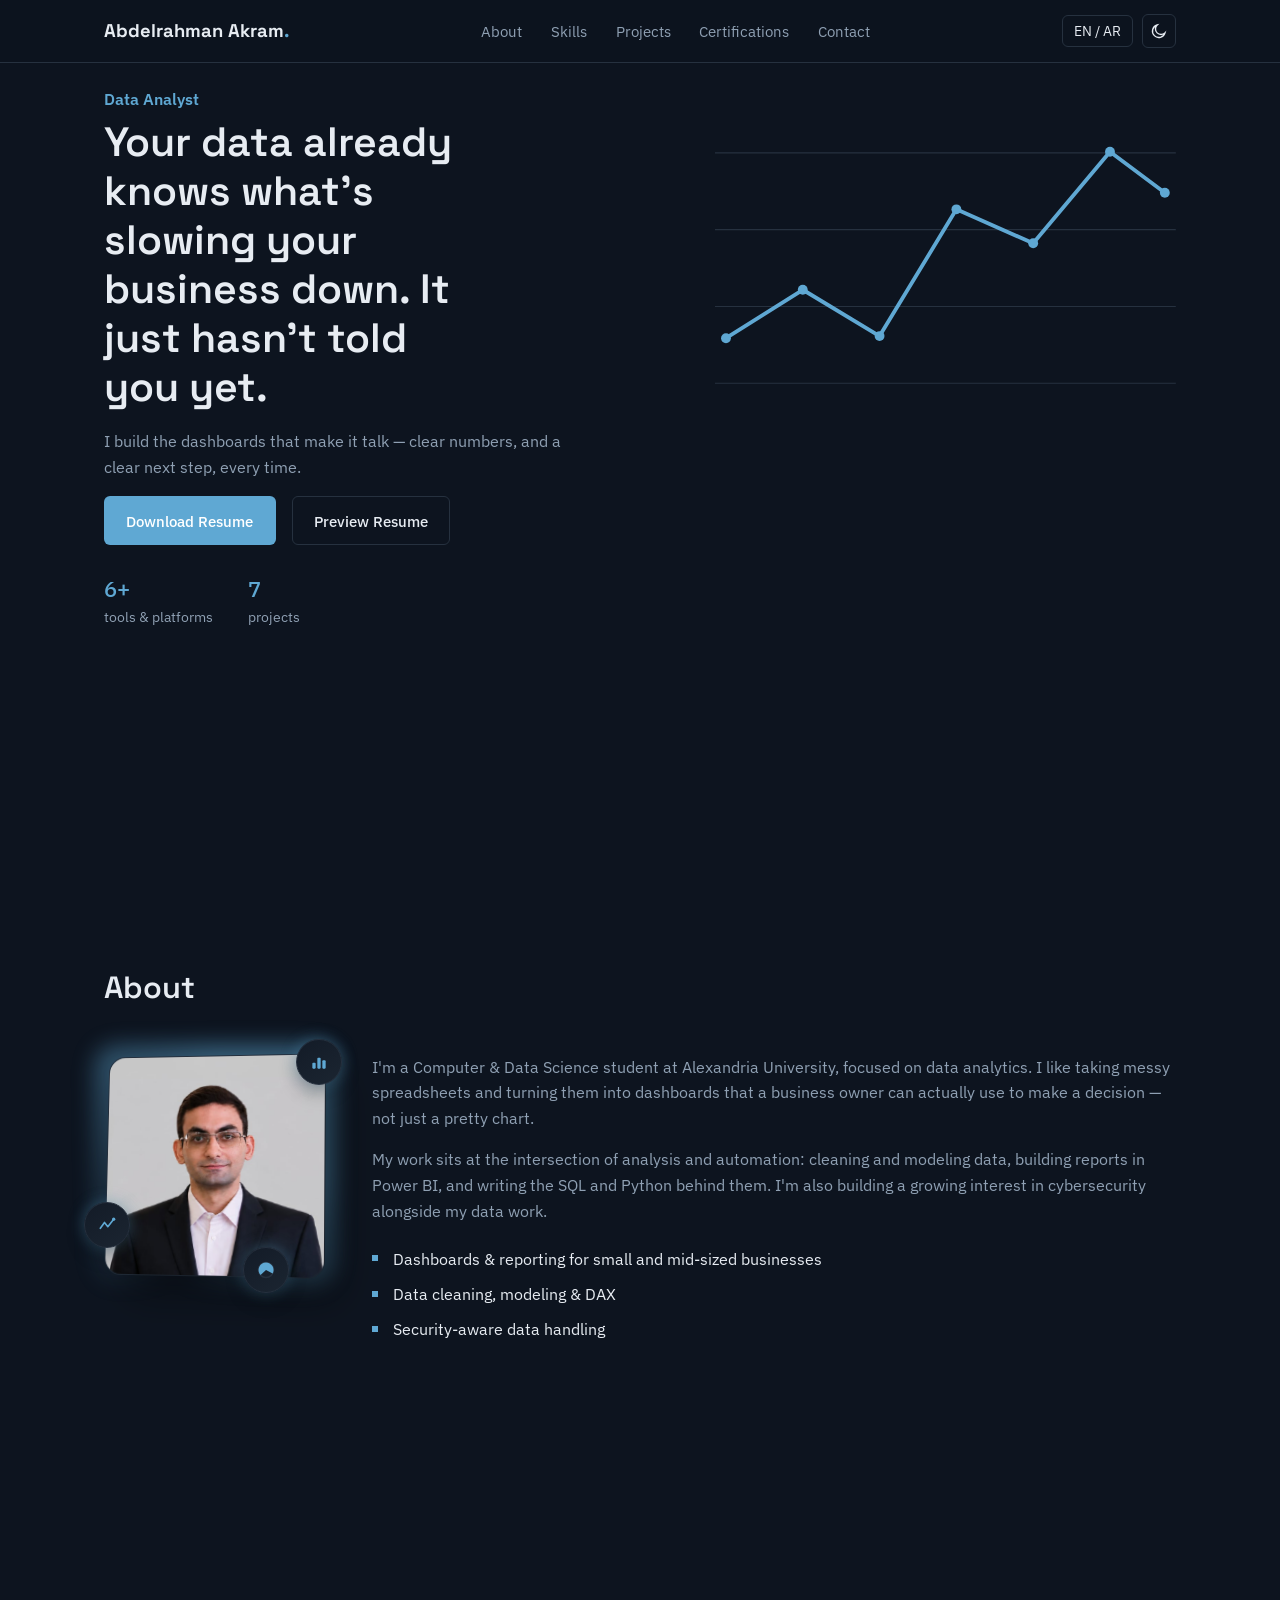
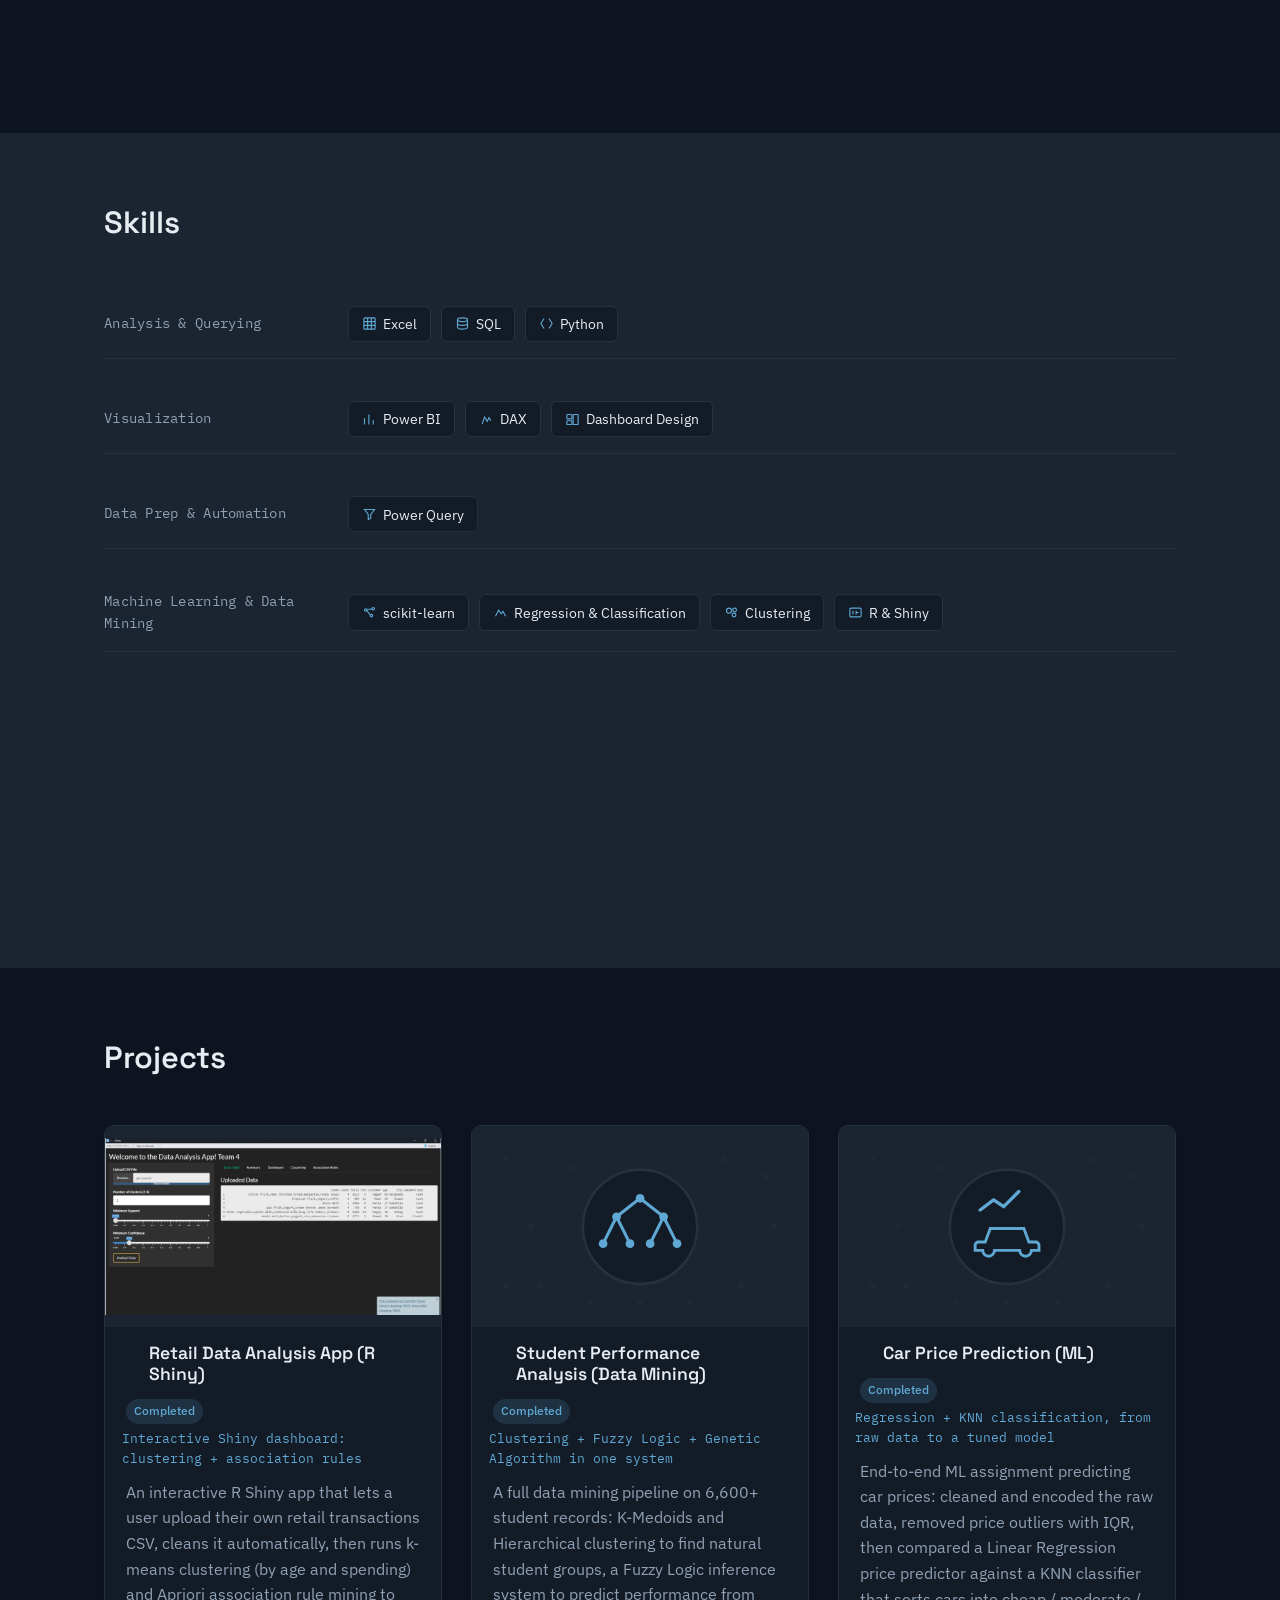
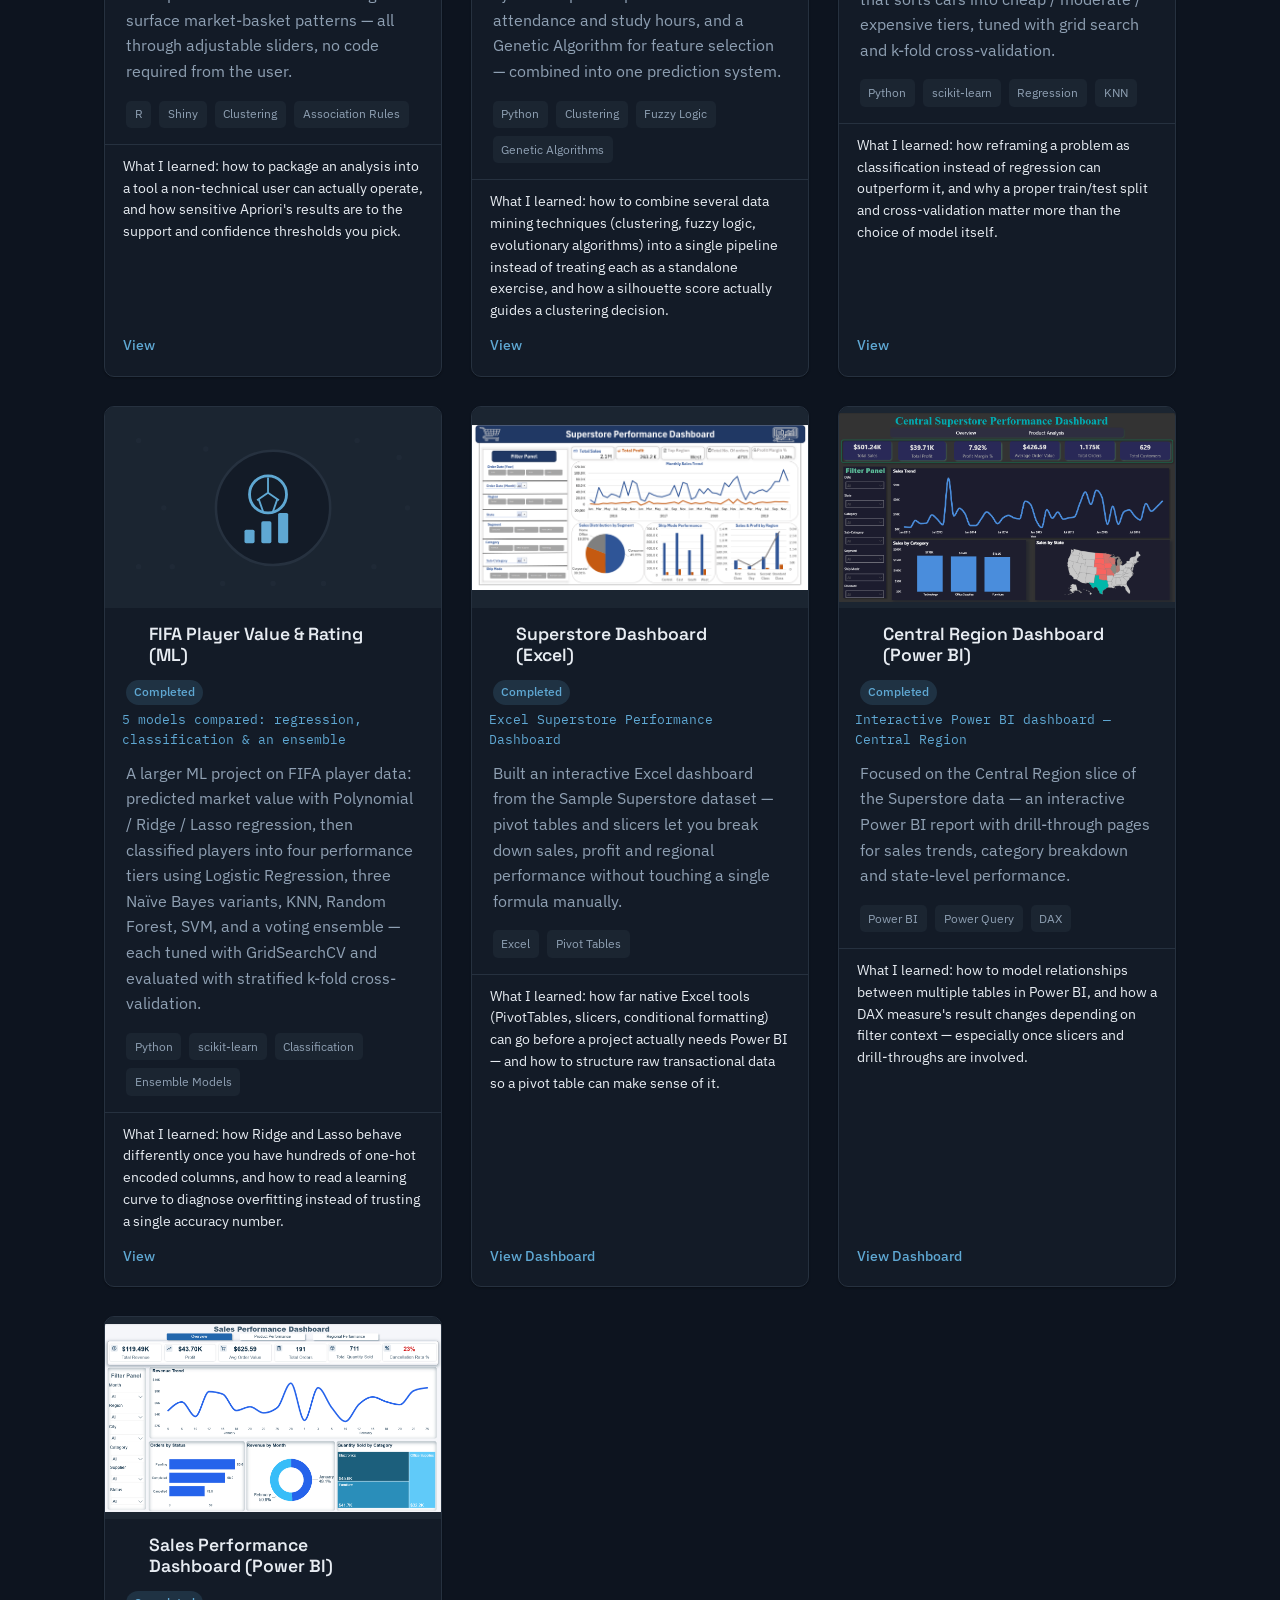
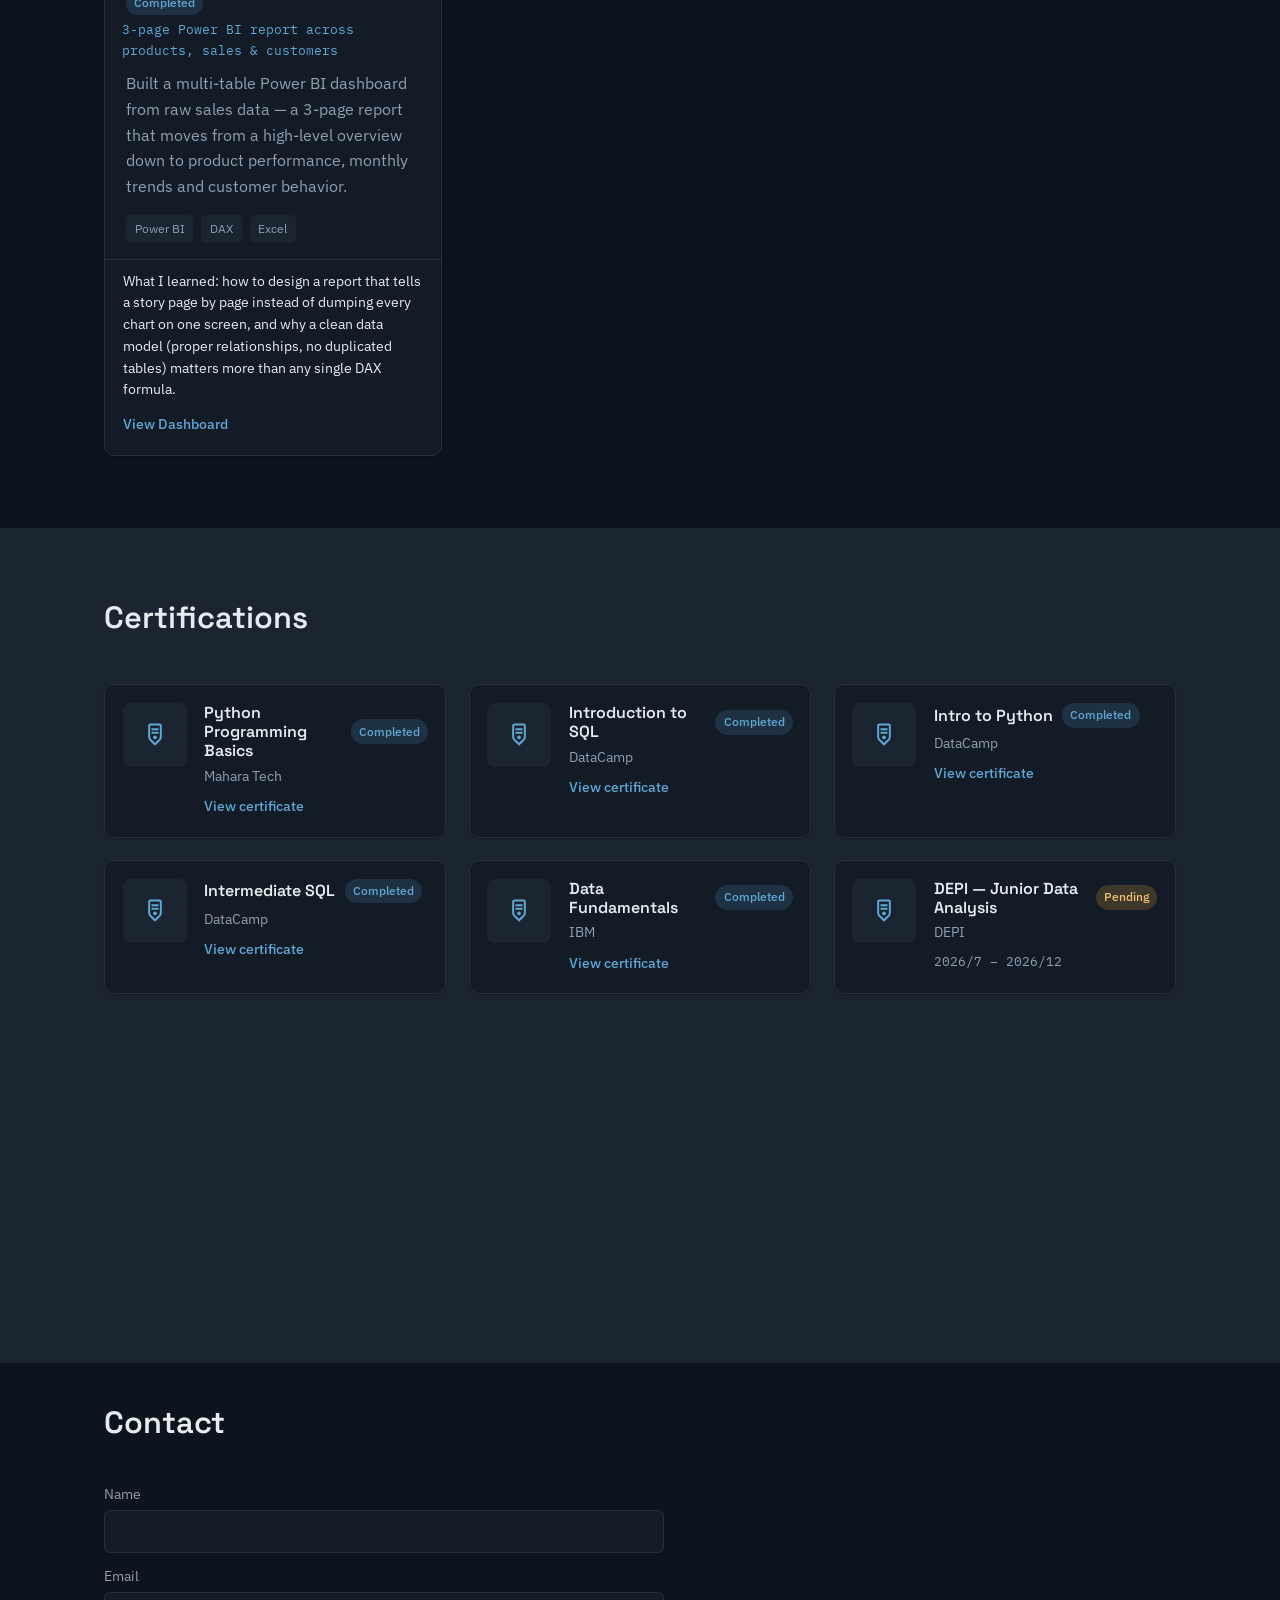
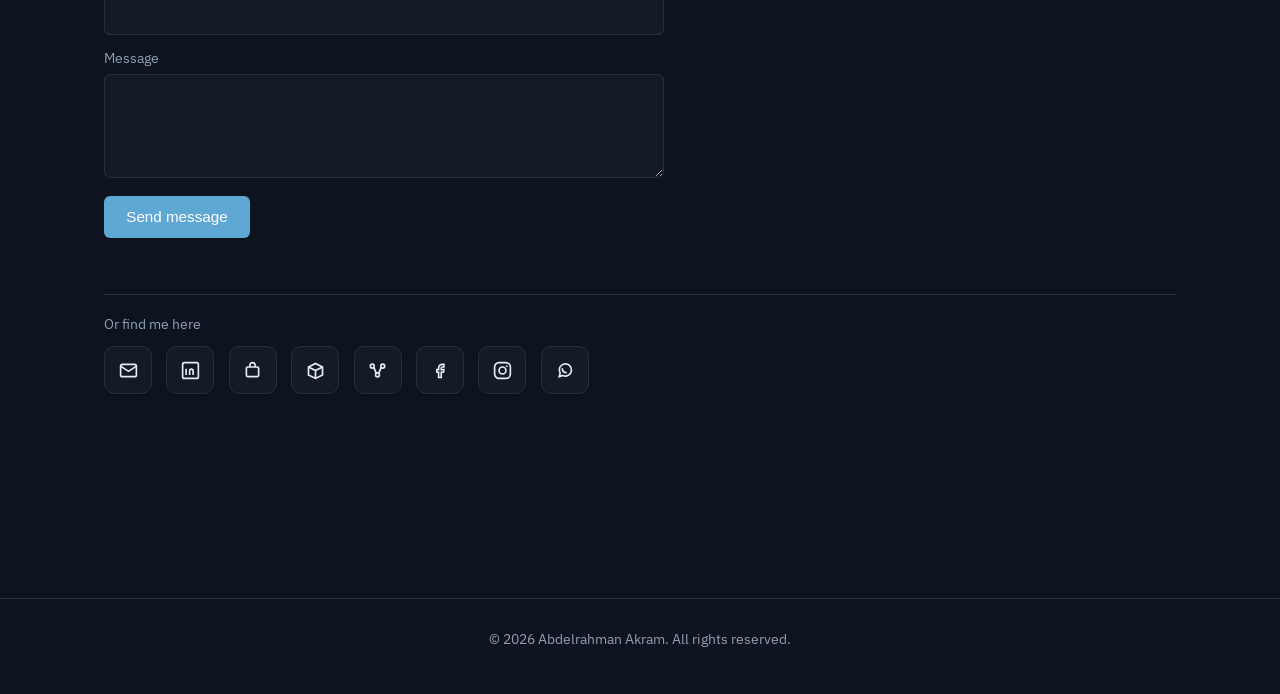
==== portfolio/index.html @ 7aa5add0 "Add files via upload" ====
<!DOCTYPE html>
<html lang="en" dir="ltr">
<head>
<meta charset="UTF-8">
<meta name="viewport" content="width=device-width, initial-scale=1.0">
<title>Abdelrahman Akram — Data Analyst Portfolio</title>

<meta name="description" content="Abdelrahman Akram — Data Analyst portfolio. Power BI dashboards, SQL, Python and data analytics work for growing businesses.">
<meta name="keywords" content="Abdelrahman Akram, Data Analyst, Power BI, SQL, Python, Data Analytics, DAX, Dashboards, Alexandria Egypt">
<meta name="author" content="Abdelrahman Akram">
<meta name="robots" content="index, follow">
<link rel="canonical" href="https://portfolio-cyan-psi-65.vercel.app/">

<!-- Open Graph -->
<meta property="og:type" content="website">
<meta property="og:title" content="Abdelrahman Akram — Data Analyst Portfolio">
<meta property="og:description" content="Power BI dashboards, SQL, Python and data analytics work for growing businesses.">
<meta property="og:url" content="https://portfolio-cyan-psi-65.vercel.app/">
<meta property="og:locale" content="en_US">

<!-- Twitter -->
<meta name="twitter:card" content="summary_large_image">
<meta name="twitter:title" content="Abdelrahman Akram — Data Analyst Portfolio">
<meta name="twitter:description" content="Power BI dashboards, SQL, Python and data analytics work for growing businesses.">
<meta name="twitter:image" content="assets/og-image.png">

<meta name="theme-color" content="#0D141F">
<link rel="icon" type="image/svg+xml" href="Photos/favicon.svg">

<script type="application/ld+json">
{
  "@context": "https://schema.org",
  "@type": "Person",
  "name": "Abdelrahman Akram",
  "jobTitle": "Data Analyst",
  "url": "https://portfolio-cyan-psi-65.vercel.app/",
  "knowsAbout": ["Data Analysis", "Power BI", "SQL", "Python", "Dashboards"]
}
</script>

<link rel="preconnect" href="https://fonts.googleapis.com">
<link rel="preconnect" href="https://fonts.gstatic.com" crossorigin>
<link href="https://fonts.googleapis.com/css2?family=Space+Grotesk:wght@500;600;700&family=IBM+Plex+Sans:wght@400;500;600&family=IBM+Plex+Sans+Arabic:wght@400;500;600;700&family=IBM+Plex+Mono:wght@500&display=swap" rel="stylesheet">
<link rel="stylesheet" href="styles.css">
</head>
<body>

<header class="site-header">
  <div class="header-inner">
    <a href="#hero" class="brand"><span data-i18n="brand_name">Abdelrahman Akram</span><span class="brand-dot">.</span></a>

    <nav class="main-nav" id="mainNav">
      <a href="#about" data-i18n="nav_about">About</a>
      <a href="#skills" data-i18n="nav_skills">Skills</a>
      <a href="#projects" data-i18n="nav_projects">Projects</a>
      <a href="#certifications" data-i18n="nav_certifications">Certifications</a>
      <a href="#contact" data-i18n="nav_contact">Contact</a>
    </nav>

    <div class="header-controls">
      <button id="langToggle" class="ctrl-btn" type="button" aria-label="Toggle language">EN / AR</button>
      <button id="themeToggle" class="ctrl-btn icon-btn" type="button" aria-label="Toggle dark mode">
        <svg id="iconSun" viewBox="0 0 24 24" width="18" height="18" fill="none" stroke="currentColor" stroke-width="1.8" style="display:none"><circle cx="12" cy="12" r="4.2"/><path d="M12 2.5v2.4M12 19v2.4M4.5 12H2M22 12h-2.5M5.3 5.3l1.7 1.7M17 17l1.7 1.7M18.7 5.3L17 7M7 17l-1.7 1.7"/></svg>
        <svg id="iconMoon" viewBox="0 0 24 24" width="18" height="18" fill="none" stroke="currentColor" stroke-width="1.8"><path d="M20 14.5A8.5 8.5 0 1 1 9.5 4a7 7 0 0 0 10.5 10.5Z"/></svg>
      </button>
      <button id="navToggle" class="nav-toggle" type="button" aria-label="Open menu">
        <span></span><span></span><span></span>
      </button>
    </div>
  </div>
</header>

<main>

  <!-- HERO -->
  <section id="hero" class="hero">
    <div class="hero-content">
      <p class="hero-role" data-i18n="hero_role">Data Analyst</p>
      <h1 data-i18n="hero_title">Your data already knows what's slowing your business down. It just hasn't told you yet.</h1>
      <p class="hero-sub" data-i18n="hero_sub">I build the dashboards that make it talk — clear numbers, and a clear next step, every time.</p>

      <div class="hero-actions">
        <a class="btn btn-primary" href="assets/Abdelrahman-Akram-Resume.pdf" download>
          <span data-i18n="hero_download">Download Resume</span>
        </a>
        <a class="btn btn-ghost" href="assets/Abdelrahman-Akram-Resume.pdf" target="_blank" rel="noopener">
          <span data-i18n="hero_preview">Preview Resume</span>
        </a>
      </div>

      <div class="hero-stats">
        <div class="stat"><span class="stat-num" data-count="6" data-suffix="+">0</span><span data-i18n="stat_tools">tools &amp; platforms</span></div>
        <div class="stat"><span class="stat-num" data-count="7" data-suffix="">0</span><span data-i18n="stat_projects">projects</span></div>
      </div>
    </div>

    <div class="hero-visual" aria-hidden="true">
      <svg id="heroChart" viewBox="0 0 420 320" width="100%" height="100%">
        <defs>
          <linearGradient id="lineGrad" x1="0" y1="0" x2="1" y2="1">
            <stop offset="0%" stop-color="var(--primary)"/>
            <stop offset="100%" stop-color="var(--accent)"/>
          </linearGradient>
        </defs>
        <g stroke="var(--border)" stroke-width="1">
          <line x1="0" y1="60" x2="420" y2="60"/>
          <line x1="0" y1="130" x2="420" y2="130"/>
          <line x1="0" y1="200" x2="420" y2="200"/>
          <line x1="0" y1="270" x2="420" y2="270"/>
        </g>
        <polyline id="heroPolyline" points="10,220 80,180 150,230 220,120 290,150 360,60 410,90"
          fill="none" stroke="url(#lineGrad)" stroke-width="3.5" stroke-linecap="round" stroke-linejoin="round"/>
        <circle class="hero-dot" data-i="0" cx="10" cy="220" r="4.5" fill="var(--primary)"/>
        <circle class="hero-dot" data-i="1" cx="80" cy="180" r="4.5" fill="var(--accent)"/>
        <circle class="hero-dot" data-i="2" cx="150" cy="230" r="4.5" fill="var(--primary)"/>
        <circle class="hero-dot" data-i="3" cx="220" cy="120" r="4.5" fill="var(--accent)"/>
        <circle class="hero-dot" data-i="4" cx="290" cy="150" r="4.5" fill="var(--primary)"/>
        <circle class="hero-dot" data-i="5" cx="360" cy="60" r="4.5" fill="var(--accent)"/>
        <circle class="hero-dot" data-i="6" cx="410" cy="90" r="4.5" fill="var(--primary)"/>
      </svg>
    </div>

  </section>

  <!-- ABOUT -->
  <section id="about" class="section">
    <div class="section-head">
      <h2 data-i18n="about_h2">About</h2>
    </div>
    <div class="about-grid">
      <div class="about-photo-anim" id="aboutPhotoAnim">
      <div class="about-photo-wrap">
        <div class="about-photo">
          <svg class="about-photo-fallback" viewBox="0 0 200 200" width="100%" height="100%" aria-hidden="true">
            <rect width="200" height="200" rx="16" fill="var(--surface-2)"/>
            <circle cx="100" cy="80" r="34" fill="var(--border)"/>
            <path d="M40 175c8-38 40-58 60-58s52 20 60 58" fill="var(--border)"/>
          </svg>
          <img class="about-photo-img" src="Photos/Photo.png" alt="Abdelrahman Akram" loading="lazy" onerror="this.style.display='none'">
        </div>

        <div class="deco-chart deco-1" aria-hidden="true">
          <svg viewBox="0 0 24 24" width="20" height="20"><rect x="4" y="13" width="4" height="7" rx="1" fill="var(--primary)"/><rect x="10" y="7" width="4" height="13" rx="1" fill="var(--accent)"/><rect x="16" y="10" width="4" height="10" rx="1" fill="var(--primary)"/></svg>
        </div>
        <div class="deco-chart deco-2" aria-hidden="true">
          <svg viewBox="0 0 24 24" width="20" height="20" fill="none" stroke="var(--primary)" stroke-width="2" stroke-linecap="round" stroke-linejoin="round"><path d="M4 16 9 9l4 5 7-9"/><circle cx="20" cy="5" r="2" fill="var(--accent)" stroke="none"/></svg>
        </div>
        <div class="deco-chart deco-3" aria-hidden="true">
          <svg viewBox="0 0 24 24" width="20" height="20"><circle cx="12" cy="12" r="9" fill="none" stroke="var(--border)" stroke-width="2"/><path d="M12 3a9 9 0 0 1 8 13.2L12 12Z" fill="var(--accent)"/><path d="M12 3a9 9 0 0 0-6.5 15.1L12 12Z" fill="var(--primary)"/></svg>
        </div>
      </div>
      </div>
      <div class="about-text">
        <p data-i18n="about_p1">I'm a Computer &amp; Data Science student at Alexandria University, focused on data analytics. I like taking messy spreadsheets and turning them into dashboards that a business owner can actually use to make a decision — not just a pretty chart.</p>
        <p data-i18n="about_p2">My work sits at the intersection of analysis and automation: cleaning and modeling data, building reports in Power BI, and writing the SQL and Python behind them. I'm also building a growing interest in cybersecurity alongside my data work.</p>
        <ul class="focus-list">
          <li data-i18n="about_focus1">Dashboards &amp; reporting for small and mid-sized businesses</li>
          <li data-i18n="about_focus2">Data cleaning, modeling &amp; DAX</li>
          <li data-i18n="about_focus3">Security-aware data handling</li>
        </ul>
      </div>
    </div>
  </section>

  <!-- SKILLS -->
  <section id="skills" class="section alt">
    <div class="section-head">
      <h2 data-i18n="skills_h2">Skills</h2>
    </div>
    <div class="skills-list">
      <div class="skill-row">
        <span class="skill-label" data-i18n="skills_cat_analysis">Analysis &amp; Querying</span>
        <div class="skill-chips">
          <span><svg class="chip-icon" style="animation-delay:0s" viewBox="0 0 24 24" fill="none" stroke="currentColor" stroke-width="1.8"><rect x="3" y="3" width="18" height="18" rx="1.5"/><path d="M3 9h18M3 15h18M9 3v18M15 3v18"/></svg>Excel</span>
          <span><svg class="chip-icon" style="animation-delay:.3s" viewBox="0 0 24 24" fill="none" stroke="currentColor" stroke-width="1.8"><path d="M4 6c0-1.7 3.6-3 8-3s8 1.3 8 3-3.6 3-8 3-8-1.3-8-3Z"/><path d="M4 6v12c0 1.7 3.6 3 8 3s8-1.3 8-3V6"/><path d="M4 12c0 1.7 3.6 3 8 3s8-1.3 8-3"/></svg>SQL</span>
          <span><svg class="chip-icon" style="animation-delay:.6s" viewBox="0 0 24 24" fill="none" stroke="currentColor" stroke-width="1.8"><path d="M8 4 3 12l5 8M16 4l5 8-5 8"/></svg>Python</span>
        </div>
      </div>
      <div class="skill-row">
        <span class="skill-label" data-i18n="skills_cat_viz">Visualization</span>
        <div class="skill-chips">
          <span><svg class="chip-icon" style="animation-delay:.1s" viewBox="0 0 24 24" fill="none" stroke="currentColor" stroke-width="1.8"><path d="M4 20V10M11 20V4M18 20v-7"/></svg>Power BI</span>
          <span><svg class="chip-icon" style="animation-delay:.4s" viewBox="0 0 24 24" fill="none" stroke="currentColor" stroke-width="1.8"><path d="M5 19 9 8l4 7 3-6 3 5"/></svg>DAX</span>
          <span><svg class="chip-icon" style="animation-delay:.7s" viewBox="0 0 24 24" fill="none" stroke="currentColor" stroke-width="1.8"><rect x="3" y="4" width="8" height="7" rx="1"/><rect x="13" y="4" width="8" height="16" rx="1"/><rect x="3" y="14" width="8" height="6" rx="1"/></svg>Dashboard Design</span>
        </div>
      </div>
      <div class="skill-row">
        <span class="skill-label" data-i18n="skills_cat_prep">Data Prep &amp; Automation</span>
        <div class="skill-chips">
          <span><svg class="chip-icon" style="animation-delay:.2s" viewBox="0 0 24 24" fill="none" stroke="currentColor" stroke-width="1.8"><path d="M4 4h16l-6 8v6l-4 2v-8L4 4Z"/></svg>Power Query</span>
        </div>
      </div>
      <div class="skill-row">
        <span class="skill-label" data-i18n="skills_cat_ml">Machine Learning &amp; Data Mining</span>
        <div class="skill-chips">
          <span><svg class="chip-icon" style="animation-delay:.05s" viewBox="0 0 24 24" fill="none" stroke="currentColor" stroke-width="1.8"><circle cx="6" cy="8" r="2"/><circle cx="18" cy="6" r="2"/><circle cx="15" cy="17" r="2"/><path d="M7.6 9 13.5 16M7.6 7.3 16.2 6.4"/></svg>scikit-learn</span>
          <span><svg class="chip-icon" style="animation-delay:.35s" viewBox="0 0 24 24" fill="none" stroke="currentColor" stroke-width="1.8"><path d="M4 18 9 8l4 6 3-4 4 8"/></svg>Regression &amp; Classification</span>
          <span><svg class="chip-icon" style="animation-delay:.6s" viewBox="0 0 24 24" fill="none" stroke="currentColor" stroke-width="1.8"><circle cx="8" cy="9" r="4"/><circle cx="17" cy="8" r="3"/><circle cx="16" cy="16" r="3"/></svg>Clustering</span>
          <span><svg class="chip-icon" style="animation-delay:.8s" viewBox="0 0 24 24" fill="none" stroke="currentColor" stroke-width="1.8"><rect x="3" y="5" width="18" height="14" rx="2"/><path d="M8 9v6M13 9v6M13 12h4"/></svg>R &amp; Shiny</span>
        </div>
      </div>
    </div>
  </section>

  <!-- PROJECTS -->
  <section id="projects" class="section">
    <div class="section-head">
      <h2 data-i18n="projects_h2">Projects</h2>
    </div>
    <div class="projects-grid">

      <article class="project-card">
        <div class="project-visual" data-images='["Projects/photos/project0/1.png","Projects/photos/project0/2.png","Projects/photos/project0/3.png","Projects/photos/project0/4.png","Projects/photos/project0/5.png"]'>
          <svg class="project-visual-fallback" viewBox="0 0 200 120" width="100%" height="100%">
            <rect width="200" height="120" fill="var(--surface-2)"/>
            <g opacity=".4" fill="var(--border)">
              <circle cx="20" cy="20" r="1.6"/><circle cx="40" cy="95" r="1.6"/><circle cx="60" cy="25" r="1.6"/>
              <circle cx="175" cy="30" r="1.6"/><circle cx="160" cy="95" r="1.6"/><circle cx="20" cy="95" r="1.6"/>
              <circle cx="180" cy="60" r="1.6"/><circle cx="35" cy="60" r="1.6"/><circle cx="150" cy="20" r="1.6"/>
              <circle cx="100" cy="105" r="1.6"/><circle cx="70" cy="105" r="1.6"/><circle cx="130" cy="105" r="1.6"/>
            </g>
            <circle cx="100" cy="60" r="34" fill="var(--surface)" stroke="var(--border)" stroke-width="1.5"/>
            <rect x="82" y="46" width="36" height="24" rx="3" fill="none" stroke="var(--primary)" stroke-width="2"/>
            <line x1="87" y1="78" x2="113" y2="78" stroke="var(--border)" stroke-width="2" stroke-linecap="round"/>
            <circle cx="100" cy="78" r="3.4" fill="var(--accent)"/>
          </svg>
          <img class="project-img" alt="Project screenshot" loading="lazy">
          <button type="button" class="carousel-arrow prev" aria-label="Previous image">
            <svg viewBox="0 0 24 24" fill="none" stroke="currentColor" stroke-width="2"><path d="M15 18l-6-6 6-6"/></svg>
          </button>
          <button type="button" class="carousel-arrow next" aria-label="Next image">
            <svg viewBox="0 0 24 24" fill="none" stroke="currentColor" stroke-width="2"><path d="M9 6l6 6-6 6"/></svg>
          </button>
        </div>
        <div class="project-title-row">
          <h3 data-i18n="proj_shiny_title">Retail Data Analysis App (R Shiny)</h3>
          <span class="badge done" data-i18n="status_completed">Completed</span>
        </div>
        <p class="project-stat" data-i18n="proj_shiny_stat">Interactive Shiny dashboard: clustering + association rules</p>
        <p data-i18n="proj_shiny_desc">An interactive R Shiny app that lets a user upload their own retail transactions CSV, cleans it automatically, then runs k-means clustering (by age and spending) and Apriori association rule mining to surface market-basket patterns — all through adjustable sliders, no code required from the user.</p>
        <div class="project-tags"><span>R</span><span>Shiny</span><span>Clustering</span><span>Association Rules</span></div>
        <p class="project-takeaway" data-i18n="proj_shiny_takeaway">What I learned: how to package an analysis into a tool a non-technical user can actually operate, and how sensitive Apriori's results are to the support and confidence thresholds you pick.</p>
        <a class="project-link" href="https://github.com/AbdelrhmanAkram1/ml-dm-coursework/blob/main/Retail-Analysis-Shiny-App.R" target="_blank" rel="noopener" data-i18n="view_code">View</a>
      </article>

      <article class="project-card">
        <div class="project-visual">
          <svg viewBox="0 0 200 120" width="100%" height="100%">
            <rect width="200" height="120" fill="var(--surface-2)"/>
            <g opacity=".4" fill="var(--border)">
              <circle cx="20" cy="20" r="1.6"/><circle cx="40" cy="95" r="1.6"/><circle cx="60" cy="25" r="1.6"/>
              <circle cx="175" cy="30" r="1.6"/><circle cx="160" cy="95" r="1.6"/><circle cx="20" cy="95" r="1.6"/>
              <circle cx="180" cy="60" r="1.6"/><circle cx="35" cy="60" r="1.6"/><circle cx="150" cy="20" r="1.6"/>
              <circle cx="100" cy="105" r="1.6"/><circle cx="70" cy="105" r="1.6"/><circle cx="130" cy="105" r="1.6"/>
            </g>
            <circle cx="100" cy="60" r="34" fill="var(--surface)" stroke="var(--border)" stroke-width="1.5"/>
            <g stroke="var(--primary)" stroke-width="1.8" fill="none">
              <line x1="100" y1="43" x2="86" y2="54"/>
              <line x1="100" y1="43" x2="114" y2="54"/>
              <line x1="86" y1="54" x2="78" y2="70"/>
              <line x1="86" y1="54" x2="94" y2="70"/>
              <line x1="114" y1="54" x2="106" y2="70"/>
              <line x1="114" y1="54" x2="122" y2="70"/>
            </g>
            <g fill="var(--accent)">
              <circle cx="100" cy="43" r="2.6"/>
              <circle cx="86" cy="54" r="2.6"/><circle cx="114" cy="54" r="2.6"/>
              <circle cx="78" cy="70" r="2.6"/><circle cx="94" cy="70" r="2.6"/>
              <circle cx="106" cy="70" r="2.6"/><circle cx="122" cy="70" r="2.6"/>
            </g>
          </svg>
        </div>
        <div class="project-title-row">
          <h3 data-i18n="proj_dm_title">Student Performance Analysis (Data Mining)</h3>
          <span class="badge done" data-i18n="status_completed">Completed</span>
        </div>
        <p class="project-stat" data-i18n="proj_dm_stat">Clustering + Fuzzy Logic + Genetic Algorithm in one system</p>
        <p data-i18n="proj_dm_desc">A full data mining pipeline on 6,600+ student records: K-Medoids and Hierarchical clustering to find natural student groups, a Fuzzy Logic inference system to predict performance from attendance and study hours, and a Genetic Algorithm for feature selection — combined into one prediction system.</p>
        <div class="project-tags"><span>Python</span><span>Clustering</span><span>Fuzzy Logic</span><span>Genetic Algorithms</span></div>
        <p class="project-takeaway" data-i18n="proj_dm_takeaway">What I learned: how to combine several data mining techniques (clustering, fuzzy logic, evolutionary algorithms) into a single pipeline instead of treating each as a standalone exercise, and how a silhouette score actually guides a clustering decision.</p>
        <a class="project-link" href="https://github.com/AbdelrhmanAkram1/ml-dm-coursework/blob/main/Student-Performance-DM-Project.ipynb" target="_blank" rel="noopener" data-i18n="view_code">View</a>
      </article>

      <article class="project-card">
        <div class="project-visual">
          <svg viewBox="0 0 200 120" width="100%" height="100%">
            <rect width="200" height="120" fill="var(--surface-2)"/>
            <g opacity=".4" fill="var(--border)">
              <circle cx="20" cy="20" r="1.6"/><circle cx="40" cy="95" r="1.6"/><circle cx="60" cy="25" r="1.6"/>
              <circle cx="175" cy="30" r="1.6"/><circle cx="160" cy="95" r="1.6"/><circle cx="20" cy="95" r="1.6"/>
              <circle cx="180" cy="60" r="1.6"/><circle cx="35" cy="60" r="1.6"/><circle cx="150" cy="20" r="1.6"/>
              <circle cx="100" cy="105" r="1.6"/><circle cx="70" cy="105" r="1.6"/><circle cx="130" cy="105" r="1.6"/>
            </g>
            <circle cx="100" cy="60" r="34" fill="var(--surface)" stroke="var(--border)" stroke-width="1.5"/>
            <path d="M84 50l8-6 6 4 9-9" fill="none" stroke="var(--accent)" stroke-width="2" stroke-linecap="round" stroke-linejoin="round"/>
            <path d="M83 69h4l3-8h20l3 8h4a2 2 0 0 1 2 2v3h-4.5a3.5 3.5 0 0 1-7 0h-15a3.5 3.5 0 0 1-7 0H81v-3a2 2 0 0 1 2-2Z" fill="none" stroke="var(--primary)" stroke-width="1.7"/>
          </svg>
        </div>
        <div class="project-title-row">
          <h3 data-i18n="proj_car_title">Car Price Prediction (ML)</h3>
          <span class="badge done" data-i18n="status_completed">Completed</span>
        </div>
        <p class="project-stat" data-i18n="proj_car_stat">Regression + KNN classification, from raw data to a tuned model</p>
        <p data-i18n="proj_car_desc">End-to-end ML assignment predicting car prices: cleaned and encoded the raw data, removed price outliers with IQR, then compared a Linear Regression price predictor against a KNN classifier that sorts cars into cheap / moderate / expensive tiers, tuned with grid search and k-fold cross-validation.</p>
        <div class="project-tags"><span>Python</span><span>scikit-learn</span><span>Regression</span><span>KNN</span></div>
        <p class="project-takeaway" data-i18n="proj_car_takeaway">What I learned: how reframing a problem as classification instead of regression can outperform it, and why a proper train/test split and cross-validation matter more than the choice of model itself.</p>
        <a class="project-link" href="https://github.com/AbdelrhmanAkram1/ml-dm-coursework/blob/main/Car-Price-ML-Assignment.ipynb" target="_blank" rel="noopener" data-i18n="view_code">View</a>
      </article>

      <article class="project-card">
        <div class="project-visual">
          <svg viewBox="0 0 200 120" width="100%" height="100%">
            <rect width="200" height="120" fill="var(--surface-2)"/>
            <g opacity=".4" fill="var(--border)">
              <circle cx="20" cy="20" r="1.6"/><circle cx="40" cy="95" r="1.6"/><circle cx="60" cy="25" r="1.6"/>
              <circle cx="175" cy="30" r="1.6"/><circle cx="160" cy="95" r="1.6"/><circle cx="20" cy="95" r="1.6"/>
              <circle cx="180" cy="60" r="1.6"/><circle cx="35" cy="60" r="1.6"/><circle cx="150" cy="20" r="1.6"/>
              <circle cx="100" cy="105" r="1.6"/><circle cx="70" cy="105" r="1.6"/><circle cx="130" cy="105" r="1.6"/>
            </g>
            <circle cx="100" cy="60" r="34" fill="var(--surface)" stroke="var(--border)" stroke-width="1.5"/>
            <circle cx="97" cy="52" r="11" fill="none" stroke="var(--primary)" stroke-width="1.7"/>
            <path d="M97 42v9l6.5 4.5M97 51l-6.5 4.5M91.5 55l2.5 7M102.5 55l-2.5 7" stroke="var(--primary)" stroke-width="1.1" fill="none"/>
            <g fill="var(--accent)">
              <rect x="83" y="73" width="6" height="8" rx="1"/>
              <rect x="93" y="68" width="6" height="13" rx="1"/>
              <rect x="103" y="63" width="6" height="18" rx="1"/>
            </g>
          </svg>
        </div>
        <div class="project-title-row">
          <h3 data-i18n="proj_fifa_title">FIFA Player Value &amp; Rating (ML)</h3>
          <span class="badge done" data-i18n="status_completed">Completed</span>
        </div>
        <p class="project-stat" data-i18n="proj_fifa_stat">5 models compared: regression, classification &amp; an ensemble</p>
        <p data-i18n="proj_fifa_desc">A larger ML project on FIFA player data: predicted market value with Polynomial / Ridge / Lasso regression, then classified players into four performance tiers using Logistic Regression, three Naïve Bayes variants, KNN, Random Forest, SVM, and a voting ensemble — each tuned with GridSearchCV and evaluated with stratified k-fold cross-validation.</p>
        <div class="project-tags"><span>Python</span><span>scikit-learn</span><span>Classification</span><span>Ensemble Models</span></div>
        <p class="project-takeaway" data-i18n="proj_fifa_takeaway">What I learned: how Ridge and Lasso behave differently once you have hundreds of one-hot encoded columns, and how to read a learning curve to diagnose overfitting instead of trusting a single accuracy number.</p>
        <a class="project-link" href="https://github.com/AbdelrhmanAkram1/ml-dm-coursework/blob/main/FIFA-ML-Assignment.ipynb" target="_blank" rel="noopener" data-i18n="view_code">View</a>
      </article>

      <article class="project-card">
        <div class="project-visual" data-images='["Projects/photos/project1/1.png","Projects/photos/project1/2.png"]'>
          <svg class="project-visual-fallback" viewBox="0 0 200 120" width="100%" height="100%">
            <rect width="200" height="120" fill="var(--surface-2)"/>
            <g fill="var(--primary)">
              <rect x="20" y="60" width="18" height="45"/>
              <rect x="50" y="40" width="18" height="65"/>
              <rect x="80" y="70" width="18" height="35"/>
            </g>
            <g fill="var(--accent)">
              <rect x="110" y="30" width="18" height="75"/>
              <rect x="140" y="55" width="18" height="50"/>
            </g>
          </svg>
          <img class="project-img" alt="Project screenshot" loading="lazy">
          <button type="button" class="carousel-arrow prev" aria-label="Previous image">
            <svg viewBox="0 0 24 24" fill="none" stroke="currentColor" stroke-width="2"><path d="M15 18l-6-6 6-6"/></svg>
          </button>
          <button type="button" class="carousel-arrow next" aria-label="Next image">
            <svg viewBox="0 0 24 24" fill="none" stroke="currentColor" stroke-width="2"><path d="M9 6l6 6-6 6"/></svg>
          </button>
        </div>
        <div class="project-title-row">
          <h3 data-i18n="proj1_title">Superstore Dashboard (Excel)</h3>
          <span class="badge done" data-i18n="status_completed">Completed</span>
        </div>
        <p class="project-stat" data-i18n="proj1_stat">Excel Superstore Performance Dashboard</p>
        <p data-i18n="proj1_desc">Built an interactive Excel dashboard from the Sample Superstore dataset — pivot tables and slicers let you break down sales, profit and regional performance without touching a single formula manually.</p>
        <div class="project-tags"><span>Excel</span><span>Pivot Tables</span></div>
        <p class="project-takeaway" data-i18n="proj1_takeaway">What I learned: how far native Excel tools (PivotTables, slicers, conditional formatting) can go before a project actually needs Power BI — and how to structure raw transactional data so a pivot table can make sense of it.</p>
        <a class="project-link" href="https://1drv.ms/x/c/802f16e9505e60a0/IQB6T2bic5ogT5FCe5BD2NAxATrNrxf-bXb5vPulaAtTZrY?e=MYvqbL" target="_blank" rel="noopener" data-i18n="view_dashboard">View</a>
      </article>

      <article class="project-card">
        <div class="project-visual" data-images='["Projects/photos/project2/1.png","Projects/photos/project2/2.png"]'>
          <svg class="project-visual-fallback" viewBox="0 0 200 120" width="100%" height="100%">
            <rect width="200" height="120" fill="var(--surface-2)"/>
            <polyline points="15,90 45,60 75,80 105,35 135,55 165,20"
              fill="none" stroke="var(--primary)" stroke-width="4" stroke-linecap="round" stroke-linejoin="round"/>
            <g fill="var(--accent)">
              <circle cx="45" cy="60" r="4"/><circle cx="105" cy="35" r="4"/><circle cx="165" cy="20" r="4"/>
            </g>
          </svg>
          <img class="project-img" alt="Project screenshot" loading="lazy">
          <button type="button" class="carousel-arrow prev" aria-label="Previous image">
            <svg viewBox="0 0 24 24" fill="none" stroke="currentColor" stroke-width="2"><path d="M15 18l-6-6 6-6"/></svg>
          </button>
          <button type="button" class="carousel-arrow next" aria-label="Next image">
            <svg viewBox="0 0 24 24" fill="none" stroke="currentColor" stroke-width="2"><path d="M9 6l6 6-6 6"/></svg>
          </button>
        </div>
        <div class="project-title-row">
          <h3 data-i18n="proj2_title">Central Region Dashboard (Power BI)</h3>
          <span class="badge done" data-i18n="status_completed">Completed</span>
        </div>
        <p class="project-stat" data-i18n="proj2_stat">Interactive Power BI dashboard — Central Region</p>
        <p data-i18n="proj2_desc">Focused on the Central Region slice of the Superstore data — an interactive Power BI report with drill-through pages for sales trends, category breakdown and state-level performance.</p>
        <div class="project-tags"><span>Power BI</span><span>Power Query</span><span>DAX</span></div>
        <p class="project-takeaway" data-i18n="proj2_takeaway">What I learned: how to model relationships between multiple tables in Power BI, and how a DAX measure's result changes depending on filter context — especially once slicers and drill-throughs are involved.</p>
        <a class="project-link" href="https://app.powerbi.com/groups/me/reports/7661528d-5ee3-408a-8035-c61ba403e41c/5e73a4133a620201ad0f?experience=power-bi" target="_blank" rel="noopener" data-i18n="view_dashboard">View</a>
      </article>

      <article class="project-card">
        <div class="project-visual" data-images='["Projects/photos/project3/1.png","Projects/photos/project3/2.png","Projects/photos/project3/3.png"]'>
          <svg class="project-visual-fallback" viewBox="0 0 200 120" width="100%" height="100%">
            <rect width="200" height="120" fill="var(--surface-2)"/>
            <path d="M100 20l45 16v30c0 30-20 45-45 54-25-9-45-24-45-54V36z" fill="none" stroke="var(--primary)" stroke-width="4"/>
            <path d="M85 68l10 10 22-24" fill="none" stroke="var(--accent)" stroke-width="4" stroke-linecap="round" stroke-linejoin="round"/>
          </svg>
          <img class="project-img" alt="Project screenshot" loading="lazy">
          <button type="button" class="carousel-arrow prev" aria-label="Previous image">
            <svg viewBox="0 0 24 24" fill="none" stroke="currentColor" stroke-width="2"><path d="M15 18l-6-6 6-6"/></svg>
          </button>
          <button type="button" class="carousel-arrow next" aria-label="Next image">
            <svg viewBox="0 0 24 24" fill="none" stroke="currentColor" stroke-width="2"><path d="M9 6l6 6-6 6"/></svg>
          </button>
        </div>
        <div class="project-title-row">
          <h3 data-i18n="proj3_title">Sales Performance Dashboard (Power BI)</h3>
          <span class="badge done" data-i18n="status_completed">Completed</span>
        </div>
        <p class="project-stat" data-i18n="proj3_stat">3-page Power BI report across products, sales &amp; customers</p>
        <p data-i18n="proj3_desc">Built a multi-table Power BI dashboard from raw sales data — a 3-page report that moves from a high-level overview down to product performance, monthly trends and customer behavior.</p>
        <div class="project-tags"><span>Power BI</span><span>DAX</span><span>Excel</span></div>
        <p class="project-takeaway" data-i18n="proj3_takeaway">What I learned: how to design a report that tells a story page by page instead of dumping every chart on one screen, and why a clean data model (proper relationships, no duplicated tables) matters more than any single DAX formula.</p>
        <a class="project-link" href="https://app.powerbi.com/groups/me/reports/4855c38f-f565-45ab-9a6b-6e61f6ba46dc?pbi_source=desktop" target="_blank" rel="noopener" data-i18n="view_dashboard">View</a>
      </article>

    </div>
  </section>

  <!-- CERTIFICATIONS -->
  <section id="certifications" class="section alt">
    <div class="section-head">
      <h2 data-i18n="certs_h2">Certifications</h2>
    </div>
    <div class="certs-grid">

      <article class="cert-card">
        <div class="cert-thumb cert-thumb-icon">
          <svg viewBox="0 0 24 24" width="28" height="28" fill="none" stroke="var(--primary)" stroke-width="1.7"><path d="M8 3h8a1 1 0 0 1 1 1v9.5a4 4 0 0 1-1.2 2.85L12 20l-3.8-3.65A4 4 0 0 1 7 13.5V4a1 1 0 0 1 1-1Z"/><path d="M9 7h6M9 10h6"/><circle cx="12" cy="14" r="1.6" fill="var(--primary)" stroke="none"/></svg>
        </div>
        <div class="cert-body">
          <div class="cert-top">
            <h3 data-i18n="cert6_name">Python Programming Basics</h3>
            <span class="badge done" data-i18n="status_completed">Completed</span>
          </div>
          <p class="cert-meta"><span>Mahara Tech</span></p>
          <a class="cert-link" href="Certifications/Python%20Programming%20Basics.pdf" target="_blank" rel="noopener" data-i18n="view_cert">View certificate</a>
        </div>
      </article>

      <article class="cert-card">
        <div class="cert-thumb cert-thumb-icon">
          <svg viewBox="0 0 24 24" width="28" height="28" fill="none" stroke="var(--primary)" stroke-width="1.7"><path d="M8 3h8a1 1 0 0 1 1 1v9.5a4 4 0 0 1-1.2 2.85L12 20l-3.8-3.65A4 4 0 0 1 7 13.5V4a1 1 0 0 1 1-1Z"/><path d="M9 7h6M9 10h6"/><circle cx="12" cy="14" r="1.6" fill="var(--primary)" stroke="none"/></svg>
        </div>
        <div class="cert-body">
          <div class="cert-top">
            <h3 data-i18n="cert4_name">Introduction to SQL</h3>
            <span class="badge done" data-i18n="status_completed">Completed</span>
          </div>
          <p class="cert-meta"><span>DataCamp</span></p>
          <a class="cert-link" href="Certifications/Introduction%20to%20SQL.pdf" target="_blank" rel="noopener" data-i18n="view_cert">View certificate</a>
        </div>
      </article>

      <article class="cert-card">
        <div class="cert-thumb cert-thumb-icon">
          <svg viewBox="0 0 24 24" width="28" height="28" fill="none" stroke="var(--primary)" stroke-width="1.7"><path d="M8 3h8a1 1 0 0 1 1 1v9.5a4 4 0 0 1-1.2 2.85L12 20l-3.8-3.65A4 4 0 0 1 7 13.5V4a1 1 0 0 1 1-1Z"/><path d="M9 7h6M9 10h6"/><circle cx="12" cy="14" r="1.6" fill="var(--primary)" stroke="none"/></svg>
        </div>
        <div class="cert-body">
          <div class="cert-top">
            <h3 data-i18n="cert3_name">Intro to Python</h3>
            <span class="badge done" data-i18n="status_completed">Completed</span>
          </div>
          <p class="cert-meta"><span>DataCamp</span></p>
          <a class="cert-link" href="Certifications/Intro%20to%20Python.pdf" target="_blank" rel="noopener" data-i18n="view_cert">View certificate</a>
        </div>
      </article>

      <article class="cert-card">
        <div class="cert-thumb cert-thumb-icon">
          <svg viewBox="0 0 24 24" width="28" height="28" fill="none" stroke="var(--primary)" stroke-width="1.7"><path d="M8 3h8a1 1 0 0 1 1 1v9.5a4 4 0 0 1-1.2 2.85L12 20l-3.8-3.65A4 4 0 0 1 7 13.5V4a1 1 0 0 1 1-1Z"/><path d="M9 7h6M9 10h6"/><circle cx="12" cy="14" r="1.6" fill="var(--primary)" stroke="none"/></svg>
        </div>
        <div class="cert-body">
          <div class="cert-top">
            <h3 data-i18n="cert2_name">Intermediate SQL</h3>
            <span class="badge done" data-i18n="status_completed">Completed</span>
          </div>
          <p class="cert-meta"><span>DataCamp</span></p>
          <a class="cert-link" href="Certifications/Intermediate%20SQL.pdf" target="_blank" rel="noopener" data-i18n="view_cert">View certificate</a>
        </div>
      </article>

      <article class="cert-card">
        <div class="cert-thumb cert-thumb-icon">
          <svg viewBox="0 0 24 24" width="28" height="28" fill="none" stroke="var(--primary)" stroke-width="1.7"><path d="M8 3h8a1 1 0 0 1 1 1v9.5a4 4 0 0 1-1.2 2.85L12 20l-3.8-3.65A4 4 0 0 1 7 13.5V4a1 1 0 0 1 1-1Z"/><path d="M9 7h6M9 10h6"/><circle cx="12" cy="14" r="1.6" fill="var(--primary)" stroke="none"/></svg>
        </div>
        <div class="cert-body">
          <div class="cert-top">
            <h3 data-i18n="cert1_name">Data Fundamentals</h3>
            <span class="badge done" data-i18n="status_completed">Completed</span>
          </div>
          <p class="cert-meta"><span>IBM</span></p>
          <a class="cert-link" href="Certifications/Data%20Fundamentals.pdf" target="_blank" rel="noopener" data-i18n="view_cert">View certificate</a>
        </div>
      </article>

      <article class="cert-card">
        <div class="cert-thumb cert-thumb-icon">
          <svg viewBox="0 0 24 24" width="28" height="28" fill="none" stroke="var(--primary)" stroke-width="1.7"><path d="M8 3h8a1 1 0 0 1 1 1v9.5a4 4 0 0 1-1.2 2.85L12 20l-3.8-3.65A4 4 0 0 1 7 13.5V4a1 1 0 0 1 1-1Z"/><path d="M9 7h6M9 10h6"/><circle cx="12" cy="14" r="1.6" fill="var(--primary)" stroke="none"/></svg>
        </div>
        <div class="cert-body">
          <div class="cert-top">
            <h3 data-i18n="cert5_name">DEPI — Junior Data Analysis</h3>
            <span class="badge progress" data-i18n="status_pending">Pending</span>
          </div>
          <p class="cert-meta"><span>DEPI</span></p>
          <p class="cert-duration" data-i18n="cert5_duration">2026/7 – 2026/12</p>
        </div>
      </article>

    </div>
  </section>

  <!-- CONTACT -->
  <section id="contact" class="section">
    <div class="section-head">
      <h2 data-i18n="contact_h2">Contact</h2>
    </div>
    <div class="contact-grid">
      <form class="contact-form" id="contactForm" action="https://formspree.io/f/meaqnoan" method="POST">
        <label for="cf-name" data-i18n="contact_name">Name</label>
        <input id="cf-name" name="name" type="text" required>

        <label for="cf-email" data-i18n="contact_email">Email</label>
        <input id="cf-email" name="email" type="email" required>

        <label for="cf-message" data-i18n="contact_message">Message</label>
        <textarea id="cf-message" name="message" rows="4" required></textarea>

        <button type="submit" class="btn btn-primary" data-i18n="contact_send">Send message</button>
        <p class="form-status" id="formStatus" role="status"></p>
      </form>
    </div>

    <div class="contact-links-wrap">
      <p class="contact-links-label" data-i18n="contact_links_label">Or find me here</p>
      <div class="contact-links">
        <a class="icon-link" href="mailto:abdelrhmanakramibrahim1@gmail.com" title="Email" data-i18n-title="tt_email" aria-label="Email">
          <svg viewBox="0 0 24 24" fill="none" stroke="currentColor" stroke-width="1.8"><rect x="3" y="5" width="18" height="14" rx="2"/><path d="M3 7l9 6 9-6"/></svg>
        </a>
        <a class="icon-link" href="https://www.linkedin.com/in/abdelrhman-akram" target="_blank" rel="noopener" title="LinkedIn" aria-label="LinkedIn">
          <svg viewBox="0 0 24 24" fill="none" stroke="currentColor" stroke-width="1.8"><rect x="3" y="3" width="18" height="18" rx="2"/><path d="M7 10v7M7 7v.01M11 17v-4.5a2 2 0 0 1 4 0V17M11 12.5v4.5"/></svg>
        </a>
        <a class="icon-link" href="https://www.upwork.com/freelancers/~019420324386105cad?mp_source=share" target="_blank" rel="noopener" title="Upwork" aria-label="Upwork">
          <svg viewBox="0 0 24 24" fill="none" stroke="currentColor" stroke-width="1.8"><rect x="5" y="8" width="14" height="11" rx="1.5"/><path d="M9 8V6a3 3 0 0 1 6 0v2"/></svg>
        </a>
        <a class="icon-link" href="https://khamsat.com/user/abdelrahman_akram_1" target="_blank" rel="noopener" title="Khamsat" aria-label="Khamsat">
          <svg viewBox="0 0 24 24" fill="none" stroke="currentColor" stroke-width="1.8"><path d="M4 8l8-4 8 4v9l-8 4-8-4Z"/><path d="M4 8l8 4 8-4M12 12v9"/></svg>
        </a>
        <a class="icon-link" href="https://github.com/AbdelrhmanAkram1" target="_blank" rel="noopener" title="GitHub" aria-label="GitHub">
          <svg viewBox="0 0 24 24" fill="none" stroke="currentColor" stroke-width="1.8"><circle cx="6" cy="7" r="2.2"/><circle cx="18" cy="7" r="2.2"/><circle cx="12" cy="17" r="2.2"/><path d="M7.8 8.5 10.5 15M16.2 8.5 13.5 15"/></svg>
        </a>
        <a class="icon-link" href="https://www.facebook.com/ahdelrhman.akram" target="_blank" rel="noopener" title="Facebook" aria-label="Facebook">
          <svg viewBox="0 0 24 24" fill="none" stroke="currentColor" stroke-width="1.8"><path d="M15 8h2V5h-2a4 4 0 0 0-4 4v2H9v3h2v6h3v-6h2.5l.5-3H14V9c0-.6.4-1 1-1Z"/></svg>
        </a>
        <a class="icon-link" href="https://www.instagram.com/abdelrahmanakram.1/" target="_blank" rel="noopener" title="Instagram" aria-label="Instagram">
          <svg viewBox="0 0 24 24" fill="none" stroke="currentColor" stroke-width="1.8"><rect x="3" y="3" width="18" height="18" rx="5"/><circle cx="12" cy="12" r="4"/><circle cx="17" cy="7" r="1" fill="currentColor" stroke="none"/></svg>
        </a>
        <a class="icon-link" href="https://wa.me/201099018213" target="_blank" rel="noopener" title="WhatsApp" aria-label="WhatsApp">
          <svg viewBox="0 0 24 24" fill="none" stroke="currentColor" stroke-width="1.8"><path d="M6 19l1-4a7 7 0 1 1 3 2.7Z"/><path d="M9.5 9.5c0 3 2 5 5 5"/></svg>
        </a>
      </div>
    </div>
  </section>

</main>

<footer class="site-footer">
  <p data-i18n="footer_text">© 2026 Abdelrahman Akram. All rights reserved.</p>
</footer>

<script src="script.js"></script>
</body>
</html>
---- portfolio/styles.css ----
:root{
  --bg:#0D141F;
  --surface:#131B27;
  --surface-2:#1B2531;
  --text:#E7ECF2;
  --text-muted:#8FA0B3;
  --border:#26313F;
  --primary:#5FA8D3;
  --primary-2:#8FC4E3;
  --accent:#5FA8D3;
  --shadow: 0 1px 2px rgba(0,0,0,0.3);
  --radius: 10px;
  --font-body: "IBM Plex Sans", sans-serif;
  --font-head: "Space Grotesk", sans-serif;
  --font-mono: "IBM Plex Mono", monospace;
}

html[data-theme="light"]{
  --bg:#F5F7FA;
  --surface:#FFFFFF;
  --surface-2:#EAEFF4;
  --text:#16202A;
  --text-muted:#55636F;
  --border:#DCE3EA;
  --primary:#2A5C8A;
  --primary-2:#173C5A;
  --accent:#3E8FB0;
  --shadow: 0 1px 2px rgba(22,32,42,0.06);
}

html[lang="ar"] body{
  --font-body:"IBM Plex Sans Arabic", sans-serif;
  --font-head:"IBM Plex Sans Arabic", sans-serif;
}

*{box-sizing:border-box;}
html{scroll-behavior:smooth;}
body{
  margin:0;
  background:var(--bg);
  color:var(--text);
  font-family:var(--font-body);
  line-height:1.6;
  transition:background .25s ease, color .25s ease;
}
h1,h2,h3{
  font-family:var(--font-head);
  line-height:1.2;
  margin:0 0 .5em;
  font-weight:600;
}
p{margin:0 0 1em; color:var(--text-muted);}
a{color:inherit;}
ul{padding-inline-start:1.2em;}
img,svg{max-width:100%; display:block;}

.btn{
  display:inline-block;
  padding:.75em 1.4em;
  border-radius:6px;
  font-size:.95rem;
  font-weight:500;
  text-decoration:none;
  border:1px solid transparent;
  cursor:pointer;
  transition:background .2s ease, color .2s ease, border-color .2s ease;
}
.btn-primary{background:var(--primary); color:#fff;}
.btn-primary:hover{background:var(--primary-2);}
.btn-ghost{background:transparent; color:var(--text); border-color:var(--border);}
.btn-ghost:hover{border-color:var(--primary); color:var(--primary);}

/* Header */
.site-header{
  position:sticky; top:0; z-index:50;
  background:color-mix(in srgb, var(--bg) 88%, transparent);
  backdrop-filter:blur(8px);
  border-bottom:1px solid var(--border);
}
.header-inner{
  max-width:1120px; margin:0 auto;
  display:flex; align-items:center; justify-content:space-between;
  padding:.9em 1.5em;
}
.brand{font-family:var(--font-head); font-weight:700; font-size:1.15rem; text-decoration:none; color:var(--text);}
.brand-dot{color:var(--primary);}
.main-nav{display:flex; gap:1.8em;}
.main-nav a{text-decoration:none; color:var(--text-muted); font-size:.95rem;}
.main-nav a:hover{color:var(--primary);}
.header-controls{display:flex; align-items:center; gap:.6em;}
.ctrl-btn{
  background:transparent; border:1px solid var(--border); color:var(--text);
  border-radius:6px; padding:.45em .8em; font-size:.85rem; cursor:pointer;
  font-family:var(--font-body);
}
.ctrl-btn:hover{border-color:var(--primary); color:var(--primary);}
.icon-btn{display:flex; align-items:center; justify-content:center; padding:.5em;}
.nav-toggle{
  display:none; flex-direction:column; gap:4px; background:none; border:none; cursor:pointer; padding:.4em;
}
.nav-toggle span{width:22px; height:2px; background:var(--text); display:block;}

/* Hero */
.hero{
  max-width:1120px; margin:0 auto;
  min-height:calc(100vh - 65px);
  padding:1.5em 1.5em 2.5em;
  display:grid; grid-template-columns:1.1fr .9fr; gap:3em; align-items:start;
  scroll-margin-top:65px;
}
.hero-role{color:var(--primary); font-weight:600; margin-bottom:.3em;}
.hero h1{font-size:clamp(1.7rem, 3.2vw, 2.7rem); max-width:14ch; margin-bottom:.4em;}
.hero-sub{max-width:46ch; margin-bottom:.6em;}
.hero-actions{display:flex; gap:1em; margin:1em 0 1.6em; flex-wrap:wrap;}
.hero-stats{display:flex; gap:2.2em; flex-wrap:wrap;}
.stat{display:flex; flex-direction:column;}
.stat-num{font-family:var(--font-mono); font-size:1.4rem; color:var(--primary); font-weight:500;}
.stat span:last-child{font-size:.85rem; color:var(--text-muted);}
.hero-visual{width:100%;}

/* Sections */
.section{
  max-width:1120px; margin:0 auto; padding:4.5em 1.5em;
  min-height:calc(100vh - 65px);
  display:flex; flex-direction:column; justify-content:flex-start;
  scroll-margin-top:65px;
}
.section.alt{background:var(--surface-2);}
.section.alt{max-width:none; padding-inline:0;}
.section.alt > *{max-width:1120px; margin-inline:auto; padding-inline:1.5em; width:100%;}
.section-head{margin-bottom:2em;}
.section-head h2{font-size:clamp(1.4rem, 2.4vw, 2rem);}
#contact.section{padding-block:2.6em;}
#contact .section-head{margin-bottom:1.2em;}

/* About */
.about-grid{display:grid; grid-template-columns:220px 1fr; gap:3em; align-items:start;}
.about-photo{width:220px; aspect-ratio:1/1; position:relative; border-radius:16px; overflow:hidden;}
.about-photo-fallback{position:absolute; inset:0;}
.about-photo-img{position:absolute; inset:0; width:100%; height:100%; object-fit:cover; display:block;}
.about-photo-anim{
  opacity:0; transform:translateY(26px) scale(.93);
  transition:opacity .8s cubic-bezier(.2,.7,.3,1), transform .8s cubic-bezier(.2,.7,.3,1);
}
.about-photo-anim.in-view{opacity:1; transform:translateY(0) scale(1);}
.about-photo-wrap{
  position:relative; width:220px; perspective:1000px;
}
.about-photo-wrap::before{
  content:"";
  position:absolute; inset:-10px; border-radius:22px; z-index:-1;
  background:conic-gradient(from 0deg, var(--primary), var(--accent), transparent 55%, var(--primary));
  filter:blur(11px); opacity:.55;
  animation:ringSpin 7s linear infinite;
}
@keyframes ringSpin{ to{ transform:rotate(360deg); } }
.about-photo-wrap .about-photo{
  transform:rotateY(-10deg) rotateX(5deg);
  box-shadow:
    18px 22px 40px rgba(0,0,0,.35),
    0 0 0 1px var(--border);
  transition:transform .15s ease-out, box-shadow .15s ease-out;
  transform-style:preserve-3d;
  will-change:transform, box-shadow;
}
.deco-chart{
  position:absolute; width:46px; height:46px; border-radius:50%;
  background:linear-gradient(145deg, var(--surface), var(--surface-2));
  border:1px solid var(--border);
  box-shadow:
    0 8px 18px rgba(0,0,0,.28),
    0 0 16px color-mix(in srgb, var(--primary) 40%, transparent);
  display:flex; align-items:center; justify-content:center; color:var(--primary);
}
.deco-chart svg{width:20px; height:20px;}
.deco-1{top:-16px; inset-inline-end:-18px; animation:decoFloatA 5s ease-in-out infinite;}
.deco-2{bottom:12%; inset-inline-start:-20px; animation:decoFloatB 5.6s ease-in-out infinite; animation-delay:.8s;}
.deco-3{bottom:-18px; inset-inline-end:16%; animation:decoFloatC 4.8s ease-in-out infinite; animation-delay:.3s;}
@keyframes decoFloatA{
  0%,100%{transform:translateY(0) rotate(0deg);}
  50%{transform:translateY(-11px) rotate(9deg);}
}
@keyframes decoFloatB{
  0%,100%{transform:translateY(0) rotate(0deg);}
  50%{transform:translateY(9px) rotate(-10deg);}
}
@keyframes decoFloatC{
  0%,100%{transform:translateY(0) scale(1);}
  50%{transform:translateY(-7px) scale(1.08);}
}
@media (prefers-reduced-motion: reduce){
  .deco-chart{animation:none;}
  .about-photo-wrap::before{animation:none;}
  .about-photo-wrap .about-photo{transition:none;}
  .about-photo-anim{opacity:1; transform:none; transition:none;}
}
@media (max-width: 640px){
  .deco-chart{display:none;}
}
@media (hover: none){
  .about-photo-wrap::before{animation-duration:14s;}
}
.focus-list{list-style:none; padding-inline-start:0; margin-top:1.4em;}
.focus-list li{
  position:relative; padding-inline-start:1.3em; margin-bottom:.6em; color:var(--text);
}
.focus-list li::before{
  content:""; position:absolute; inset-inline-start:0; top:.55em;
  width:6px; height:6px; background:var(--primary);
}

/* Skills */
.skills-list{display:flex; flex-direction:column; gap:1.6em;}
.skill-row{
  display:grid; grid-template-columns:220px 1fr; gap:1.5em; align-items:center;
  padding-block:1em; border-bottom:1px solid var(--border);
}
html[lang="ar"] .skill-row{grid-template-columns:180px 1fr; gap:1em;}
.skill-label{font-family:var(--font-mono); font-size:.85rem; color:var(--text-muted); letter-spacing:.02em;}
html[lang="ar"] .skill-label{font-family:var(--font-body); font-size:.85rem; letter-spacing:0; line-height:1.3;}
.skill-chips{display:flex; flex-wrap:wrap; gap:.6em;}
.skill-chips span{
  background:var(--surface); border:1px solid var(--border); border-radius:6px;
  padding:.4em .9em; font-size:.9rem;
  display:inline-flex; align-items:center; gap:.45em;
}
.chip-icon{
  width:15px; height:15px; flex-shrink:0; color:var(--primary);
  animation:chipFloat 2.6s ease-in-out infinite;
}
@keyframes chipFloat{
  0%,100%{transform:translateY(0);}
  50%{transform:translateY(-3px);}
}
@media (prefers-reduced-motion: reduce){
  .chip-icon{animation:none;}
}

/* Projects */
.projects-grid{
  display:grid; grid-template-columns:repeat(auto-fit, minmax(280px,1fr)); gap:1.8em;
  align-items:stretch;
}
.project-card{
  background:var(--surface); border:1px solid var(--border); border-radius:var(--radius);
  overflow:hidden; box-shadow:var(--shadow);
  display:flex; flex-direction:column;
}
.project-visual{aspect-ratio:5/3; background:var(--surface-2); position:relative; overflow:hidden;}
.project-visual-fallback{position:absolute; inset:0;}
.project-img{
  position:absolute; inset:0; width:100%; height:100%; object-fit:contain; display:block;
}
.carousel-arrow{
  position:absolute; top:50%; transform:translateY(-50%);
  width:30px; height:30px; border-radius:50%; border:none;
  background:rgba(20,25,32,.45); color:#fff;
  display:flex; align-items:center; justify-content:center; cursor:pointer;
  opacity:0; transition:opacity .15s ease, background .15s ease;
}
.carousel-arrow svg{width:16px; height:16px;}
.carousel-arrow:hover{background:rgba(20,25,32,.7);}
.project-visual:hover .carousel-arrow{opacity:1;}
.carousel-arrow.prev{inset-inline-start:8px;}
.carousel-arrow.next{inset-inline-end:8px;}
html[dir="rtl"] .carousel-arrow.prev svg{transform:scaleX(-1);}
html[dir="rtl"] .carousel-arrow.next svg{transform:scaleX(-1);}
@media (hover: none){
  .carousel-arrow{opacity:1;}
}
.project-card h3, .project-card p, .project-card .project-tags, .project-card .project-title-row, .project-card .project-link{padding-inline:1.3em;}
.project-card h3{margin:0; font-size:1.1rem;}
html[lang="ar"] .project-card h3{font-size:1rem; line-height:1.4;}
.project-title-row{
  display:flex; align-items:flex-start; justify-content:space-between; gap:.7em;
  margin-top:1em; margin-bottom:.3em; flex-wrap:wrap;
}
.project-title-row .badge{margin-top:.2em;}
.project-stat{font-family:var(--font-mono); font-size:.8rem; color:var(--primary); margin-bottom:.8em;}
.project-tags{display:flex; flex-wrap:wrap; gap:.5em; padding-bottom:1em;}
.project-tags span{
  font-size:.78rem; background:var(--surface-2); border-radius:5px; padding:.3em .7em; color:var(--text-muted);
}
.project-takeaway{
  font-size:.85rem; color:var(--text); border-top:1px solid var(--border);
  padding-top:.8em; margin-bottom:.9em;
}
.project-link{
  display:block; font-size:.88rem; font-weight:500; color:var(--primary);
  text-decoration:none; padding-bottom:1.3em; width:fit-content;
  border-bottom:1px solid transparent; margin-top:auto;
}
.project-link:hover{border-color:var(--primary);}

/* Status badges */
.badge{
  font-size:.72rem; font-weight:500; padding:.28em .7em; border-radius:20px;
  white-space:nowrap; flex-shrink:0;
}
.badge.done{background:color-mix(in srgb, var(--primary) 16%, transparent); color:var(--primary);}
.badge.progress{background:color-mix(in srgb, #E8A93A 20%, transparent); color:#F0C572;}
html[data-theme="light"] .badge.progress{color:#8A6414;}

/* Certifications */
.certs-grid{
  display:grid; grid-template-columns:repeat(auto-fit, minmax(320px,1fr)); gap:1.4em;
}
.cert-card{
  display:flex; gap:1.1em;
  background:var(--surface); border:1px solid var(--border); border-radius:var(--radius);
  padding:1.1em; box-shadow:var(--shadow);
}
.cert-thumb{width:64px; height:64px; flex-shrink:0; border-radius:8px; overflow:hidden; background:var(--surface-2);}
.cert-thumb img{width:100%; height:100%; object-fit:cover; display:block;}
.cert-thumb-icon{display:flex; align-items:center; justify-content:center;}
.cert-body{display:flex; flex-direction:column; gap:.35em; min-width:0;}
.cert-top{display:flex; align-items:center; justify-content:space-between; gap:.6em;}
.cert-top h3{font-size:1rem; margin:0;}
.cert-meta{color:var(--text-muted); font-size:.85rem; margin:0;}
.cert-link{
  font-size:.85rem; font-weight:500; color:var(--primary); text-decoration:none;
  width:fit-content; border-bottom:1px solid transparent; margin-top:.2em;
}
.cert-link:hover{border-color:var(--primary);}
.cert-duration{
  font-family:var(--font-mono); font-size:.8rem; color:var(--text-muted); margin:.2em 0 0;
}

/* Contact */
.contact-grid{max-width:560px;}
.contact-form{display:flex; flex-direction:column; gap:.3em;}
.contact-form label{font-size:.85rem; color:var(--text-muted); margin-top:.55em;}
.contact-form input, .contact-form textarea{
  background:var(--surface); border:1px solid var(--border); border-radius:6px;
  padding:.7em .9em; color:var(--text); font-family:var(--font-body); font-size:.95rem;
}
.contact-form input:focus, .contact-form textarea:focus{outline:2px solid var(--primary); outline-offset:1px;}
.contact-form button{margin-top:.9em; align-self:start;}
.form-status{font-size:.85rem; color:var(--primary); min-height:1.1em;}

.contact-links-wrap{margin-top:1.4em; padding-top:1.2em; border-top:1px solid var(--border);}
.contact-links-label{font-size:.85rem; color:var(--text-muted); margin-bottom:.8em;}
.contact-links{display:flex; flex-wrap:wrap; gap:.9em;}
.icon-link{
  display:flex; align-items:center; justify-content:center;
  width:48px; height:48px; border-radius:10px;
  background:var(--surface); border:1px solid var(--border); color:var(--text);
  box-shadow:var(--shadow);
  transition:color .2s ease, border-color .2s ease, background .2s ease;
}
.icon-link svg{width:21px; height:21px; stroke-width:1.9;}
.icon-link:hover{color:var(--primary); border-color:var(--primary); background:var(--surface-2);}

/* Footer */
.site-footer{
  text-align:center; padding:2.2em 1.5em; color:var(--text-muted); font-size:.85rem;
  border-top:1px solid var(--border);
}

/* Focus visibility */
a:focus-visible, button:focus-visible{outline:2px solid var(--primary); outline-offset:2px;}

/* Responsive */
@media (max-width: 860px){
  .hero{grid-template-columns:1fr; padding-top:3em;}
  .hero-visual{order:-1; max-width:320px; margin-inline:auto;}
  .about-grid{grid-template-columns:1fr;}
  .about-photo{width:140px;}
  .about-photo-wrap{width:140px;}
  .skill-row{grid-template-columns:1fr;}
}

@media (max-width: 480px){
  .cert-card{flex-direction:column;}
  .cert-thumb{width:56px; height:56px;}
}

@media (max-width: 700px){
  .main-nav{
    position:fixed; inset-inline:0; top:64px; background:var(--bg);
    border-bottom:1px solid var(--border);
    flex-direction:column; padding:1em 1.5em; gap:1em;
    transform:translateY(-8px); opacity:0; pointer-events:none; transition:opacity .2s ease, transform .2s ease;
  }
  .main-nav.open{transform:translateY(0); opacity:1; pointer-events:auto;}
  .nav-toggle{display:flex;}
  .ctrl-btn:not(#themeToggle){padding:.4em .6em; font-size:.78rem;}
}
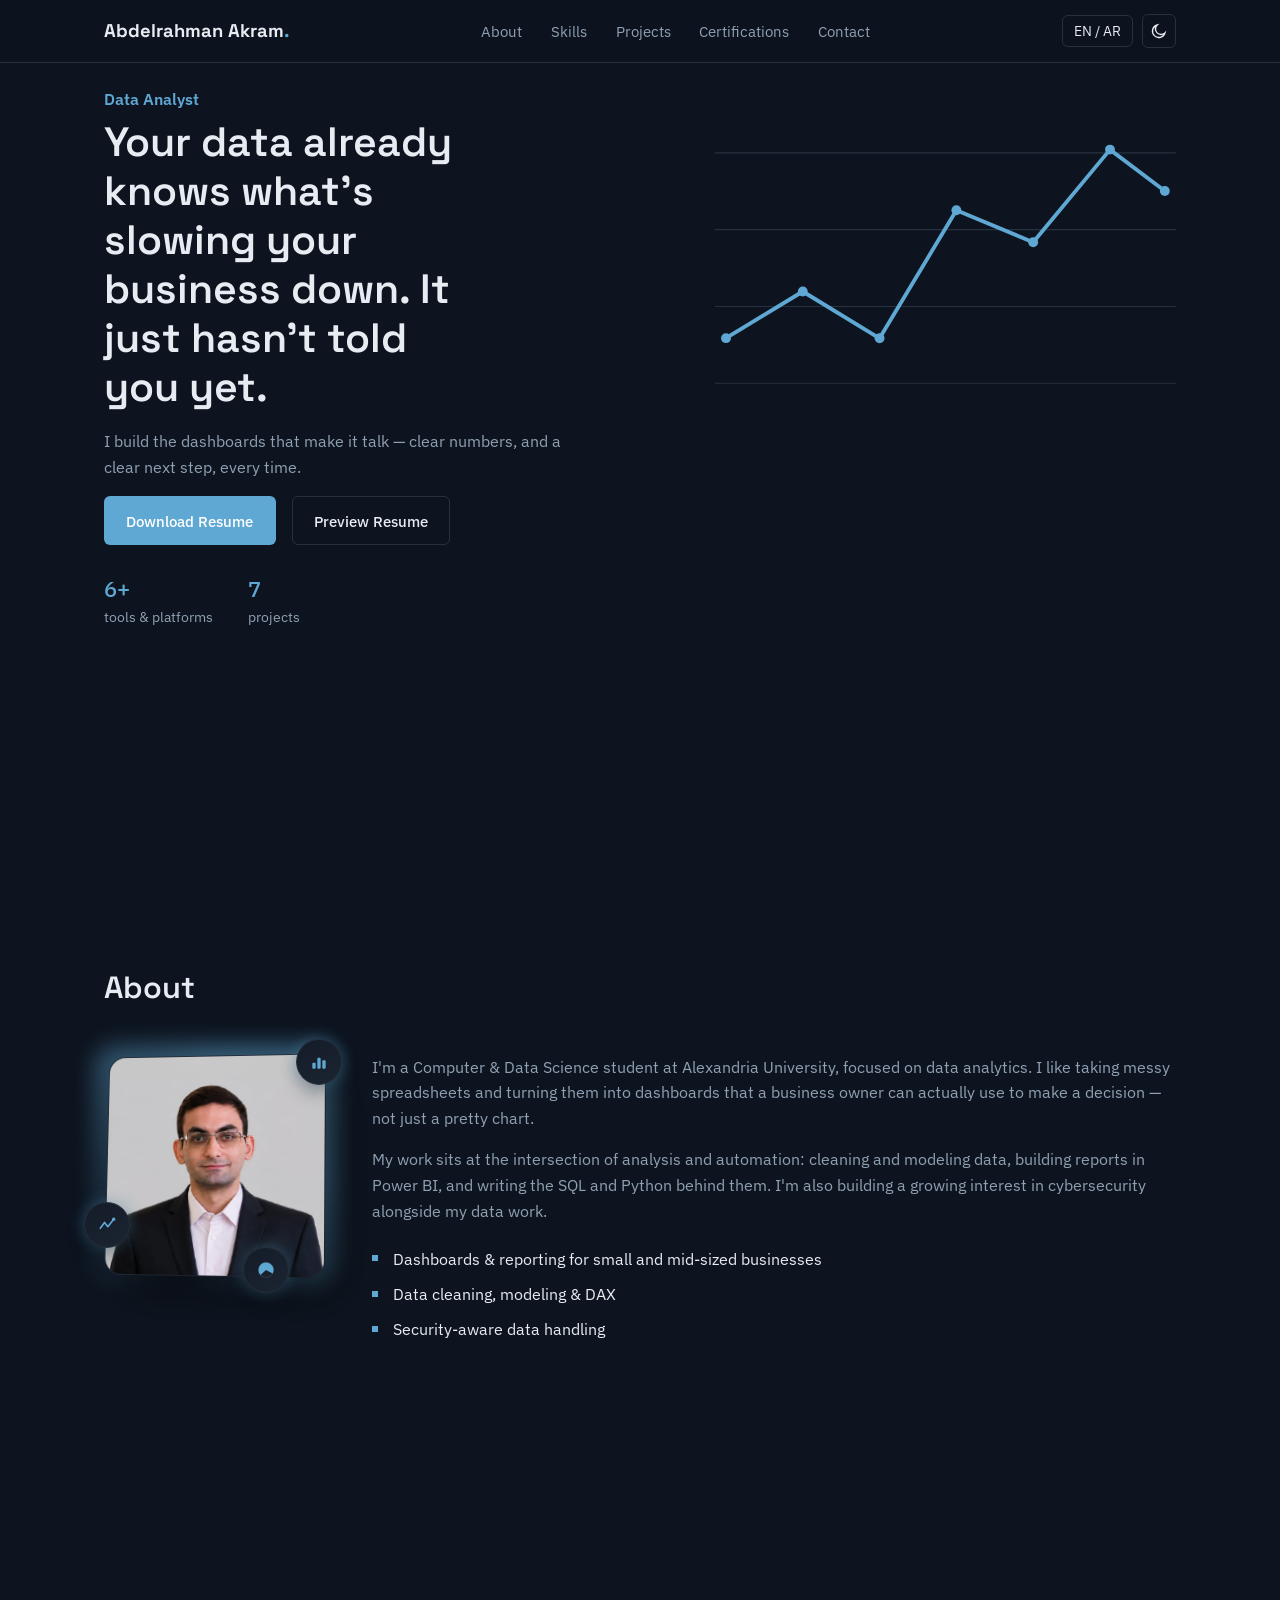
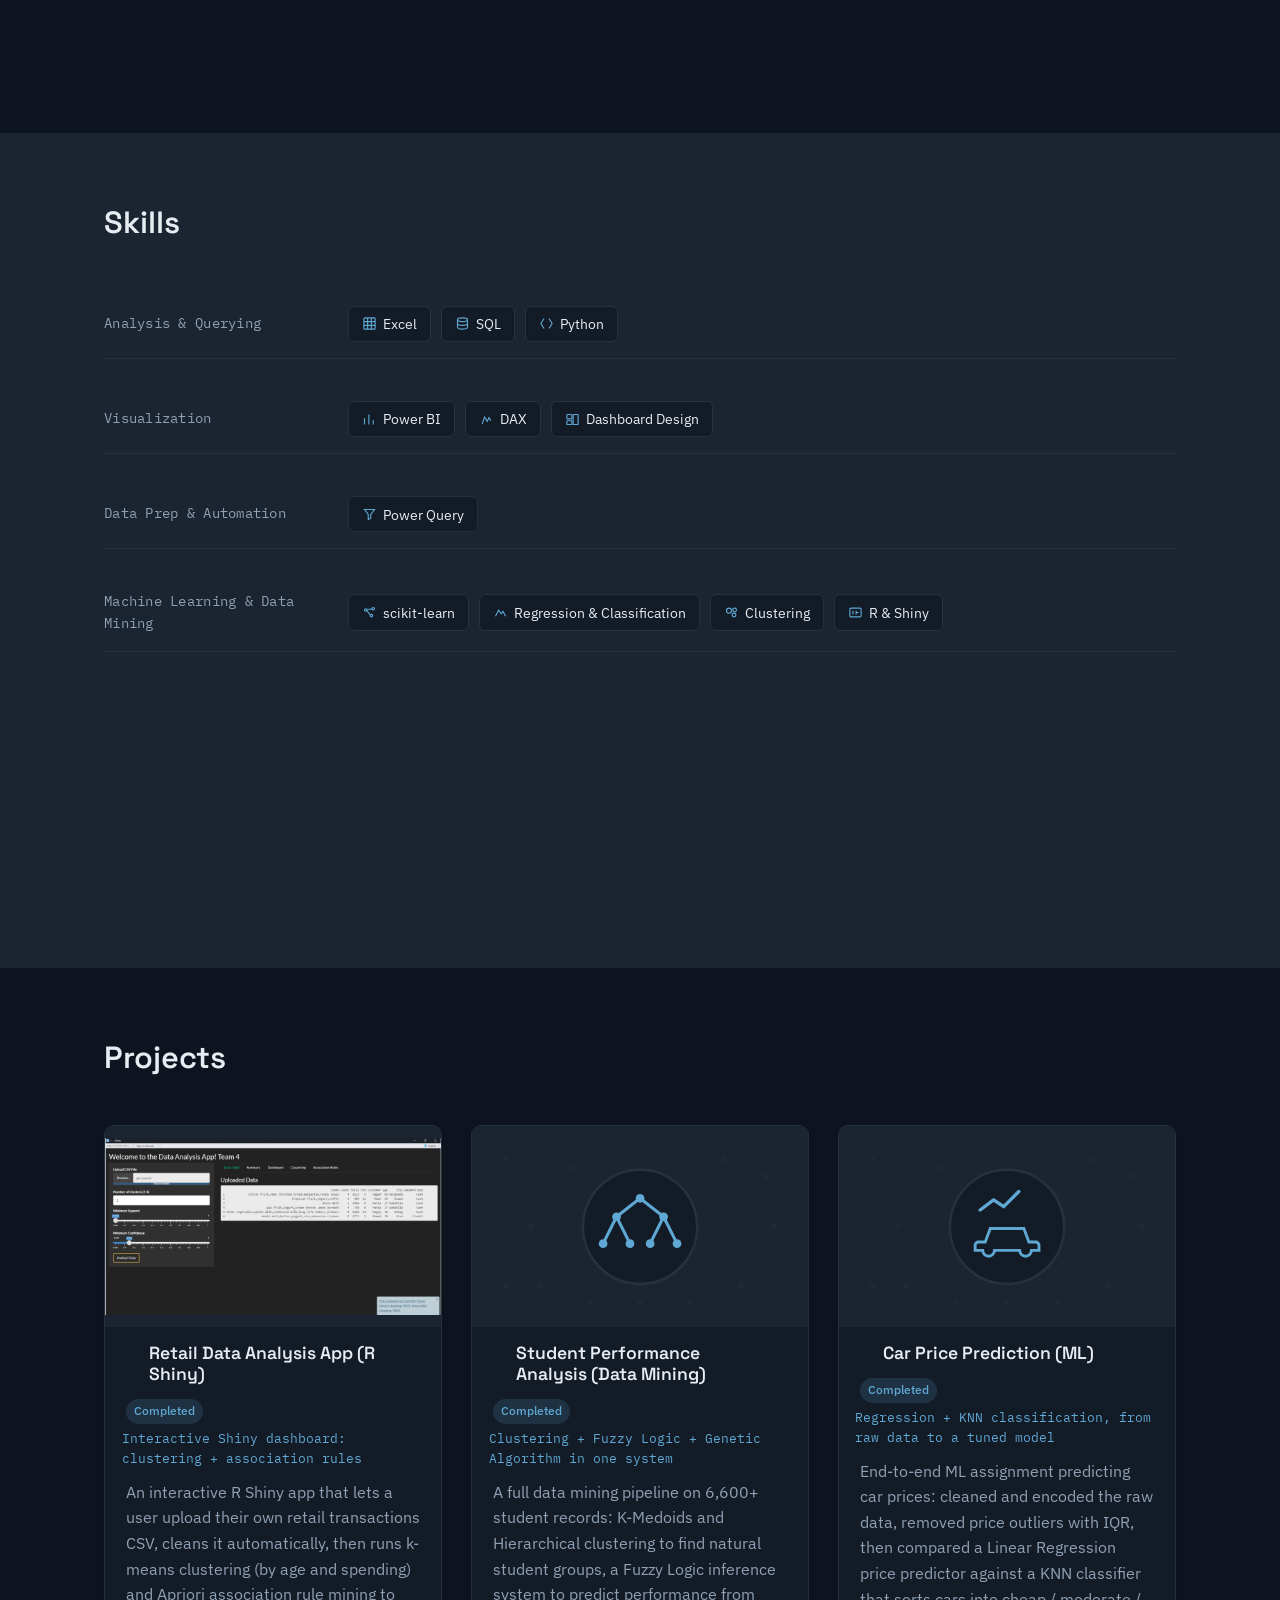
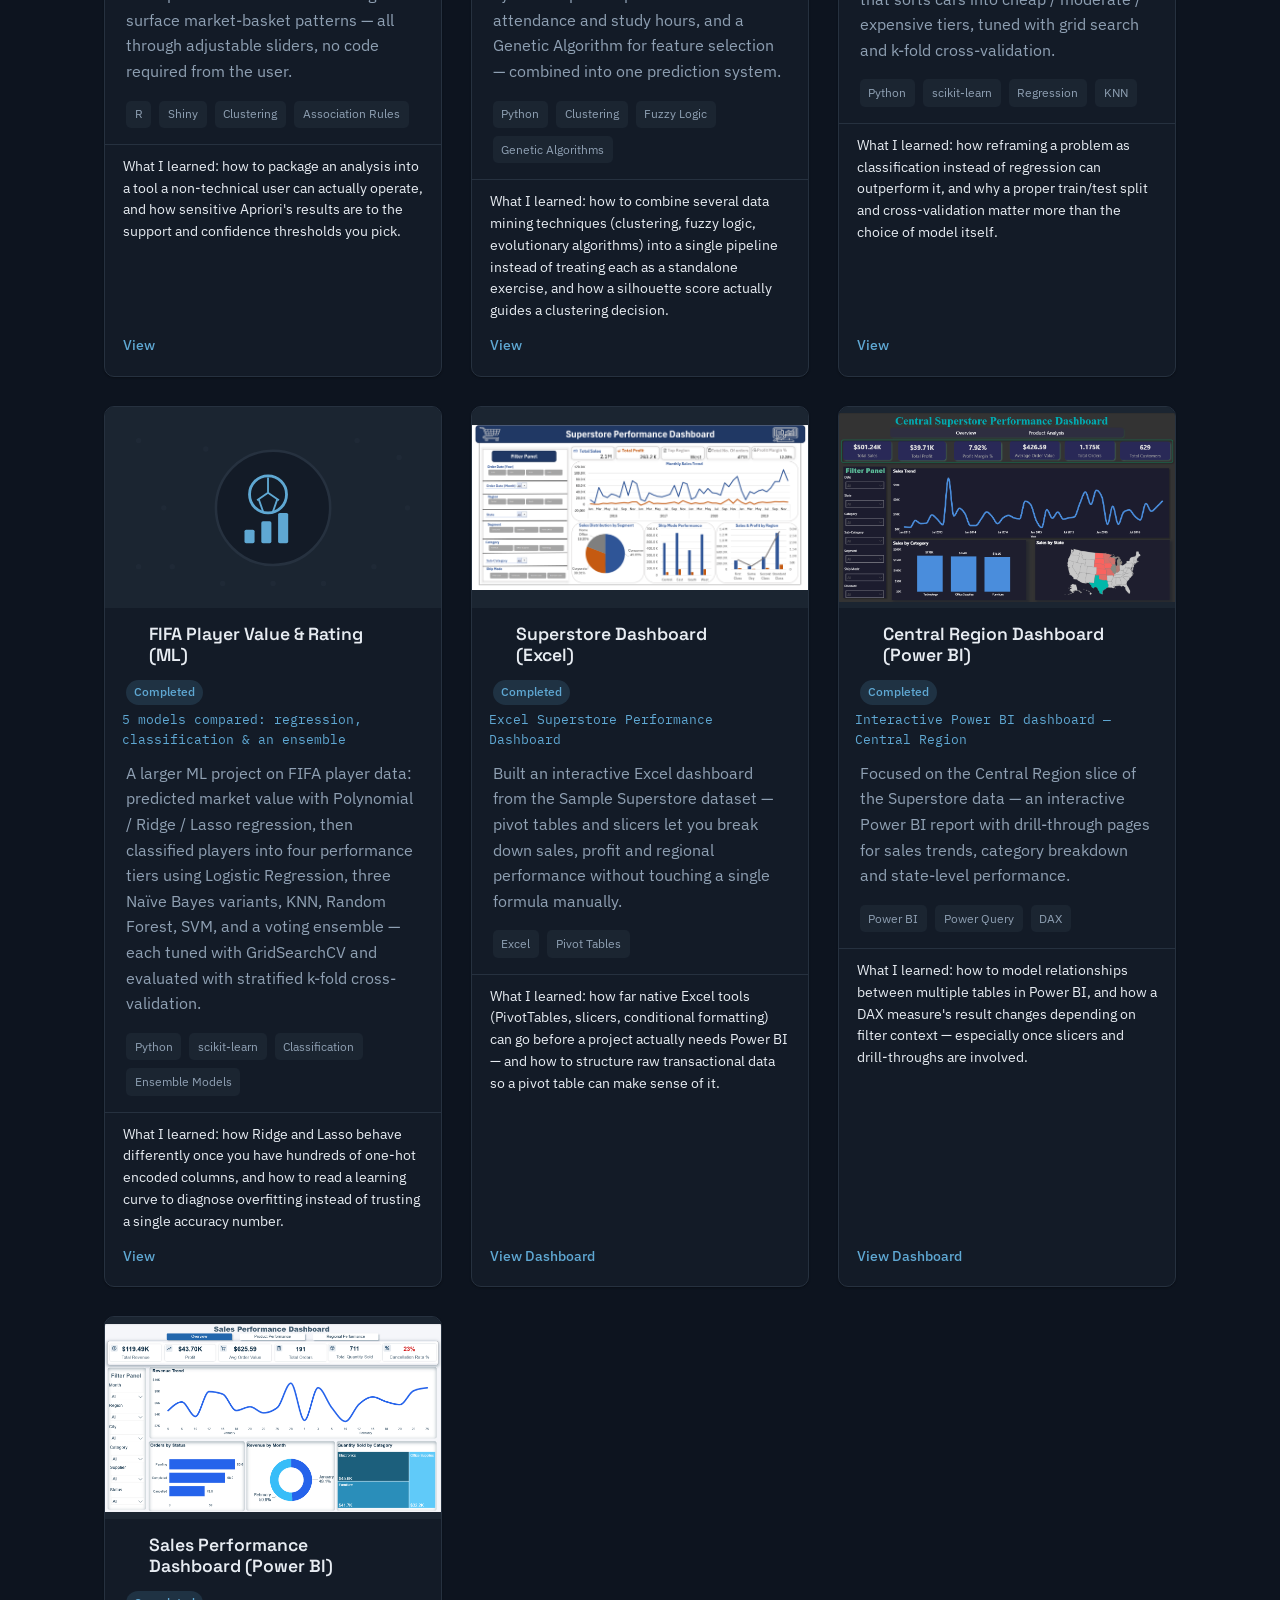
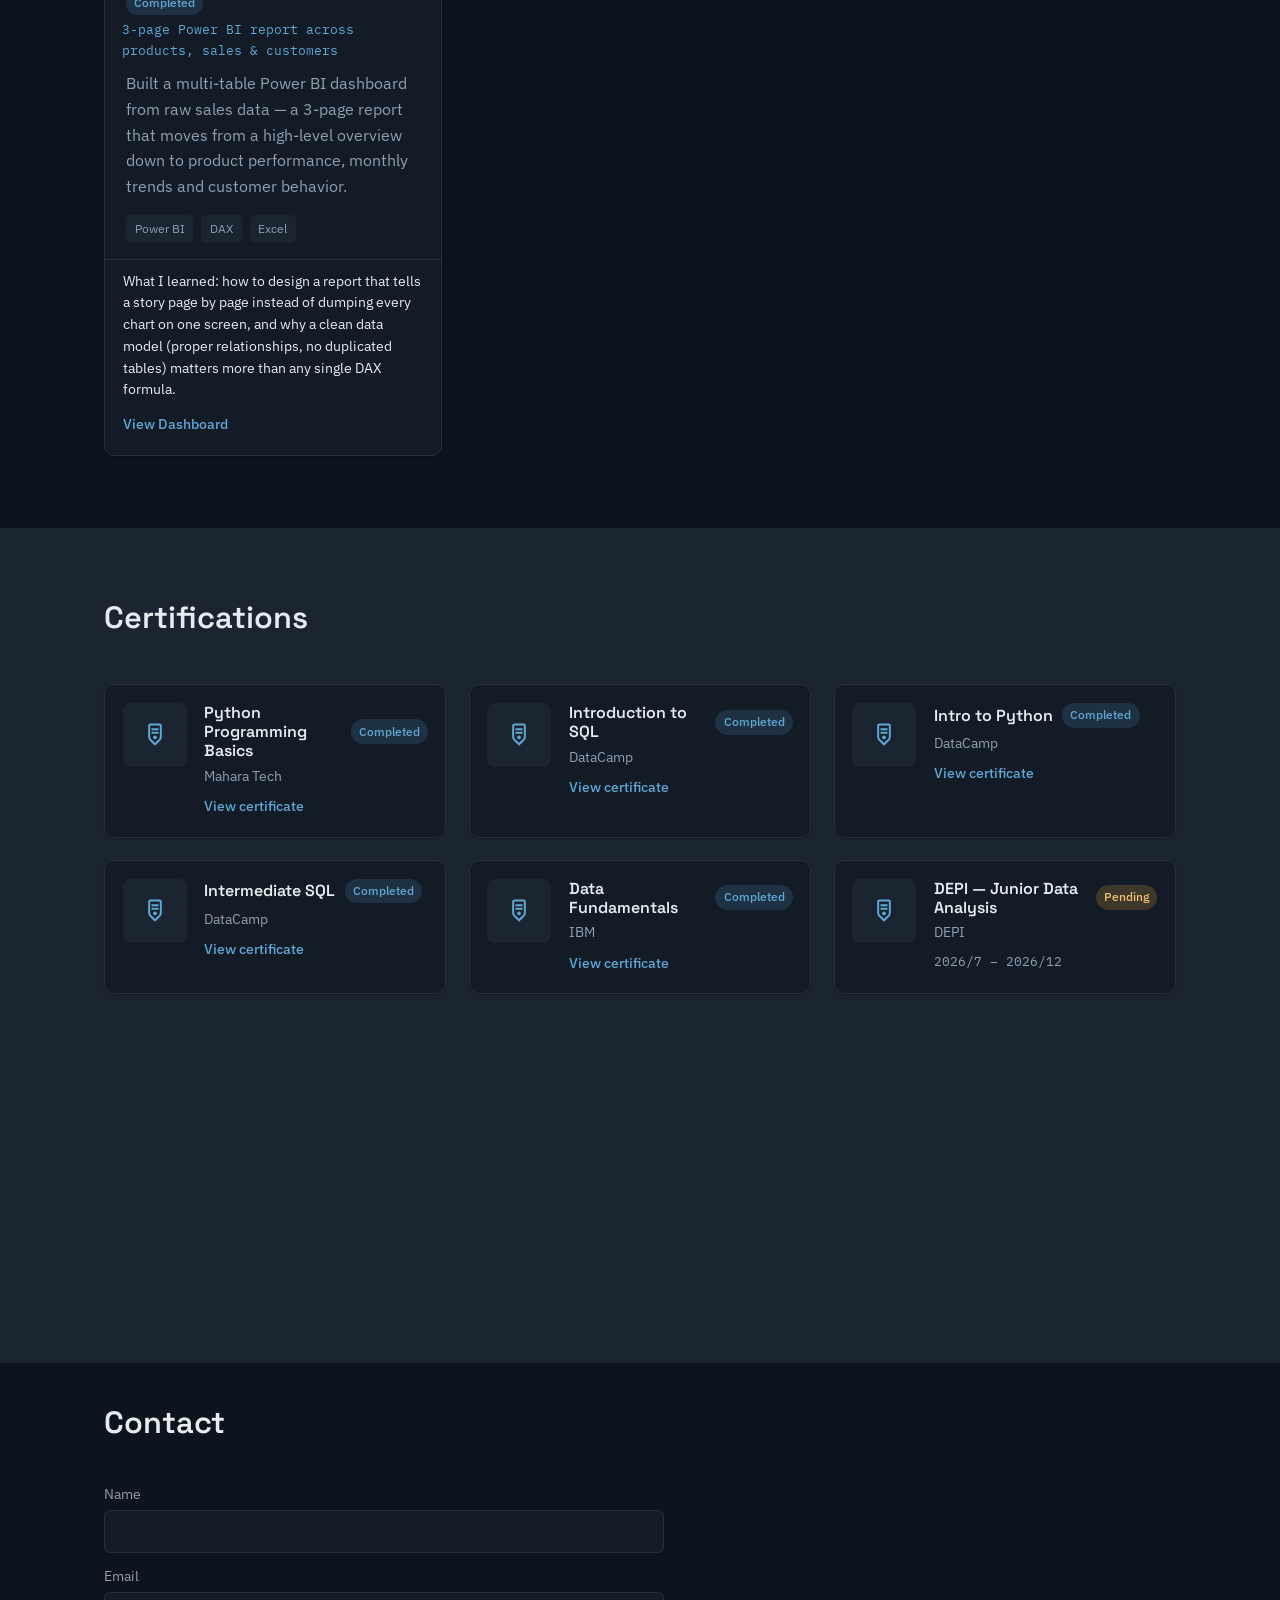
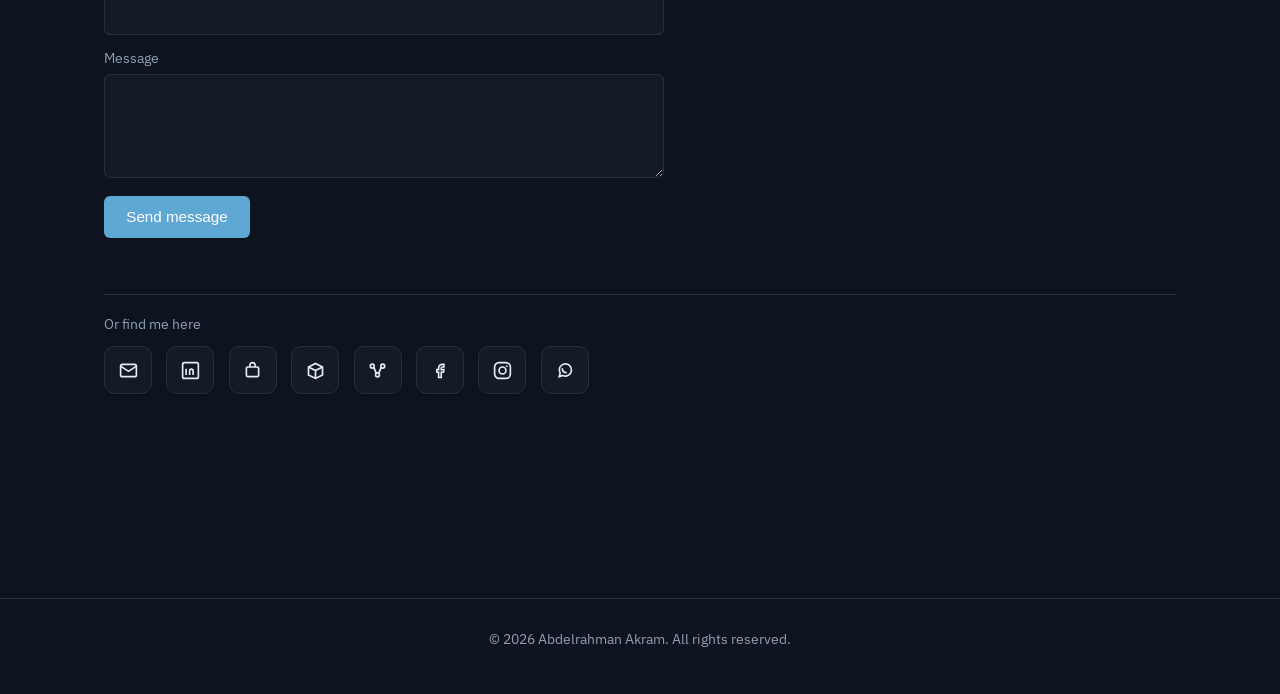
==== commit e6312931: "Update project link for Student Performance analysis" ====
--- a/portfolio/index.html
+++ b/portfolio/index.html
@@ -278,7 +278,7 @@
         <p data-i18n="proj_dm_desc">A full data mining pipeline on 6,600+ student records: K-Medoids and Hierarchical clustering to find natural student groups, a Fuzzy Logic inference system to predict performance from attendance and study hours, and a Genetic Algorithm for feature selection — combined into one prediction system.</p>
         <div class="project-tags"><span>Python</span><span>Clustering</span><span>Fuzzy Logic</span><span>Genetic Algorithms</span></div>
         <p class="project-takeaway" data-i18n="proj_dm_takeaway">What I learned: how to combine several data mining techniques (clustering, fuzzy logic, evolutionary algorithms) into a single pipeline instead of treating each as a standalone exercise, and how a silhouette score actually guides a clustering decision.</p>
-        <a class="project-link" href="https://github.com/AbdelrhmanAkram1/ml-dm-coursework/blob/main/Student-Performance-DM-Project.ipynb" target="_blank" rel="noopener" data-i18n="view_code">View</a>
+        <a class="project-link" href="https://github.com/AbdelrhmanAkram1/Student-Performance-Analysis-and-prediction-python" target="_blank" rel="noopener" data-i18n="view_code">View</a>
       </article>
 
       <article class="project-card">
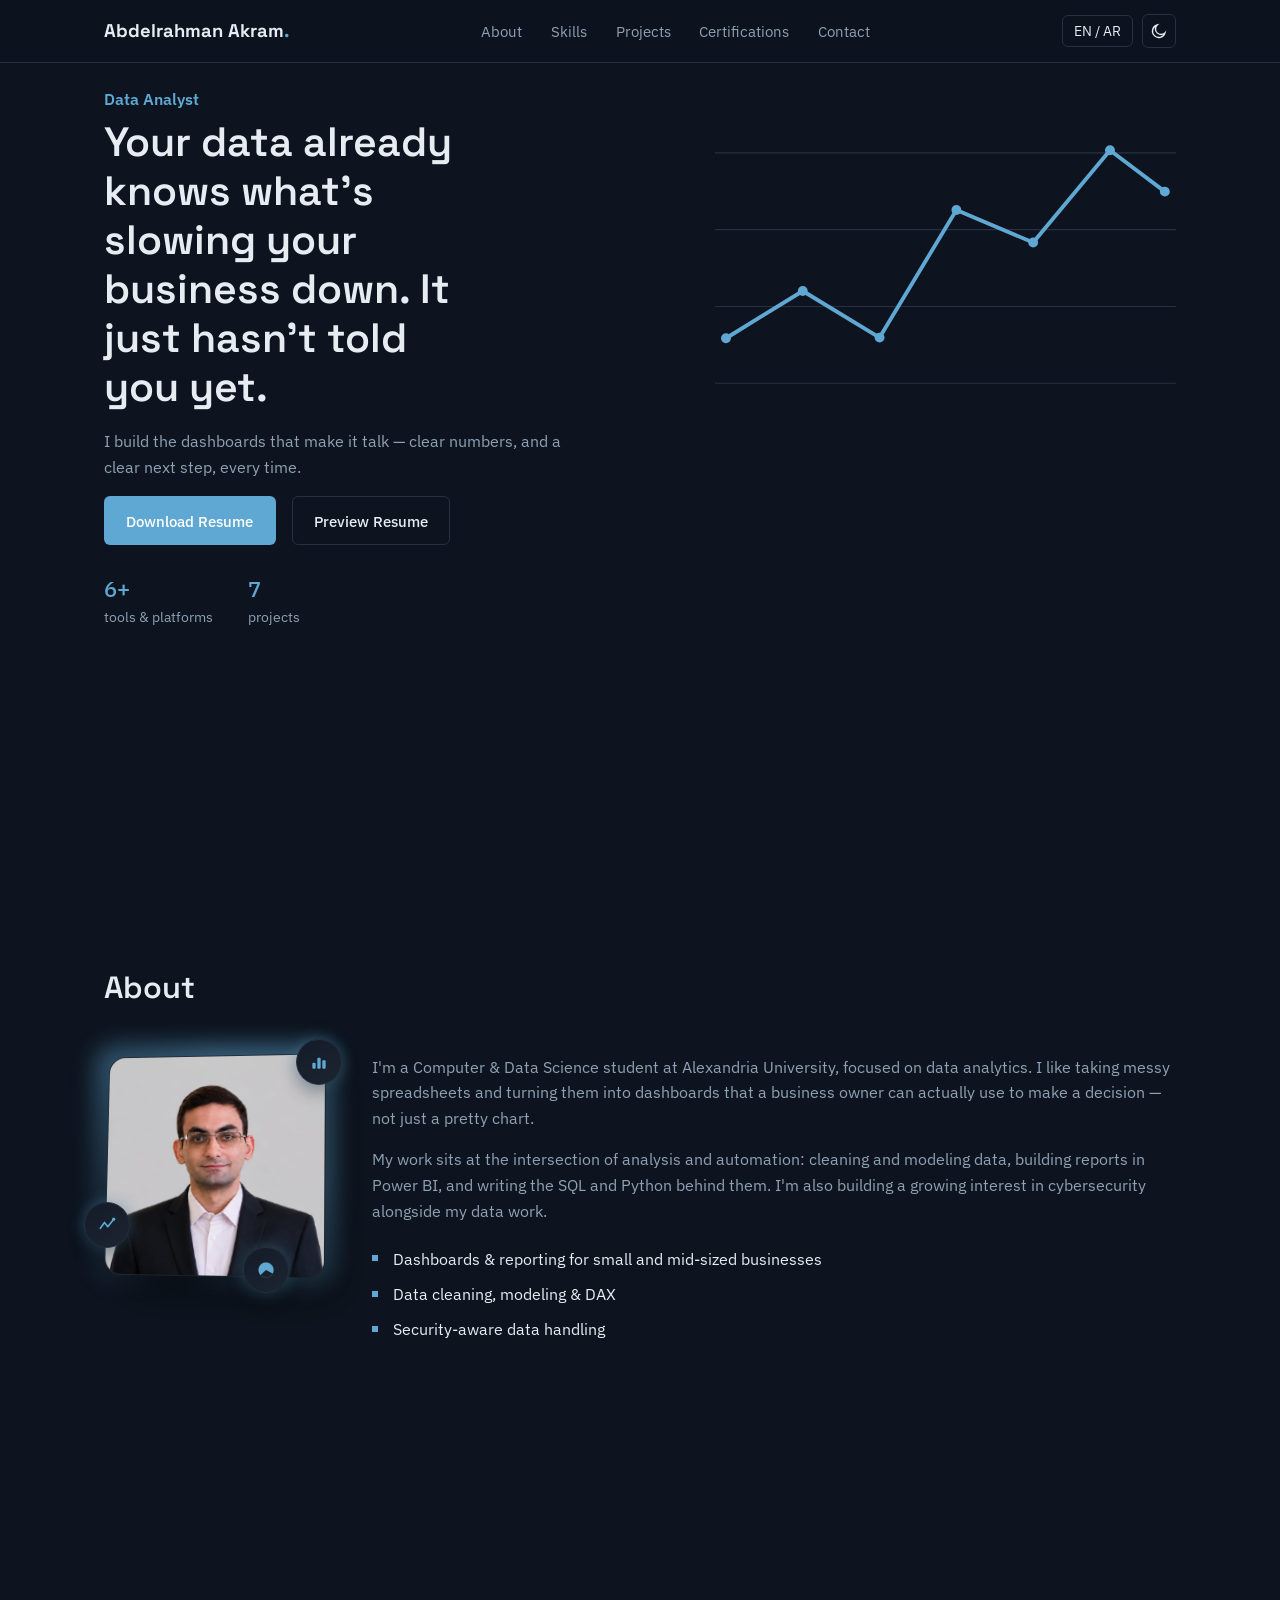
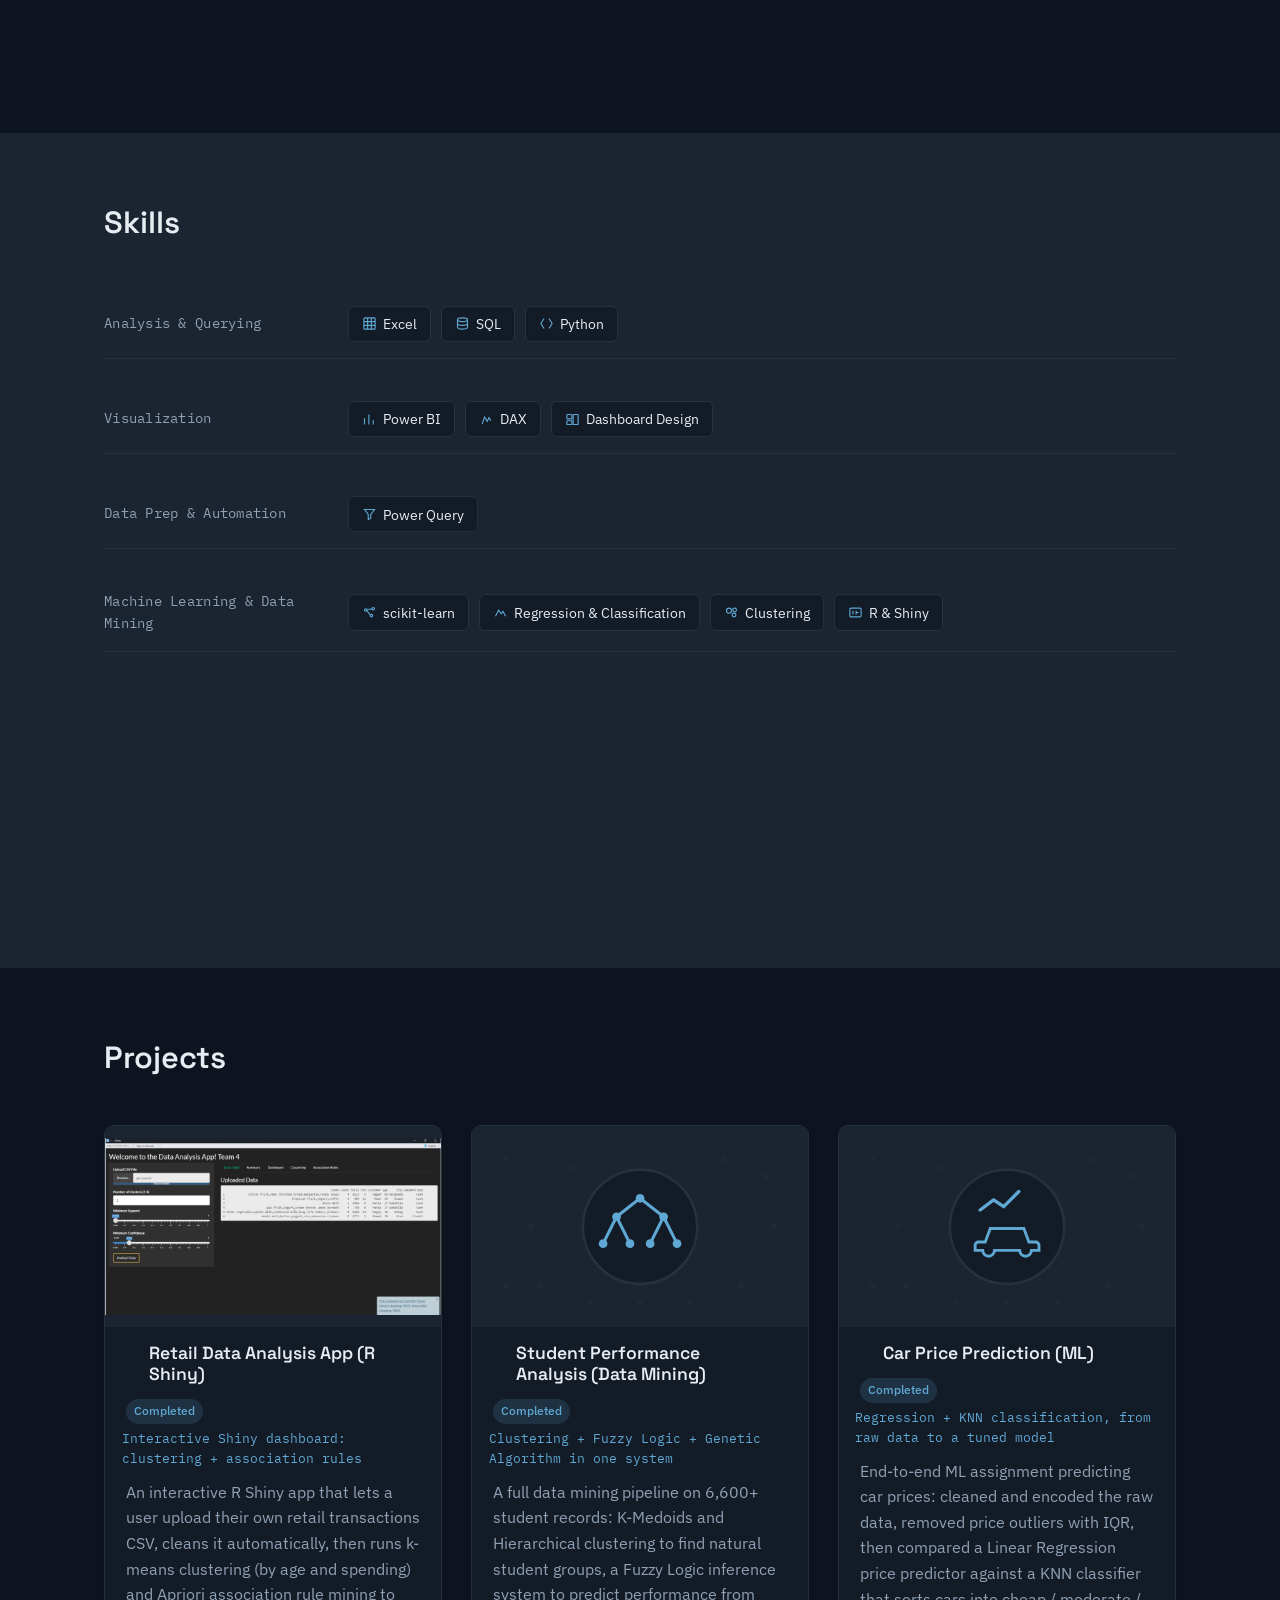
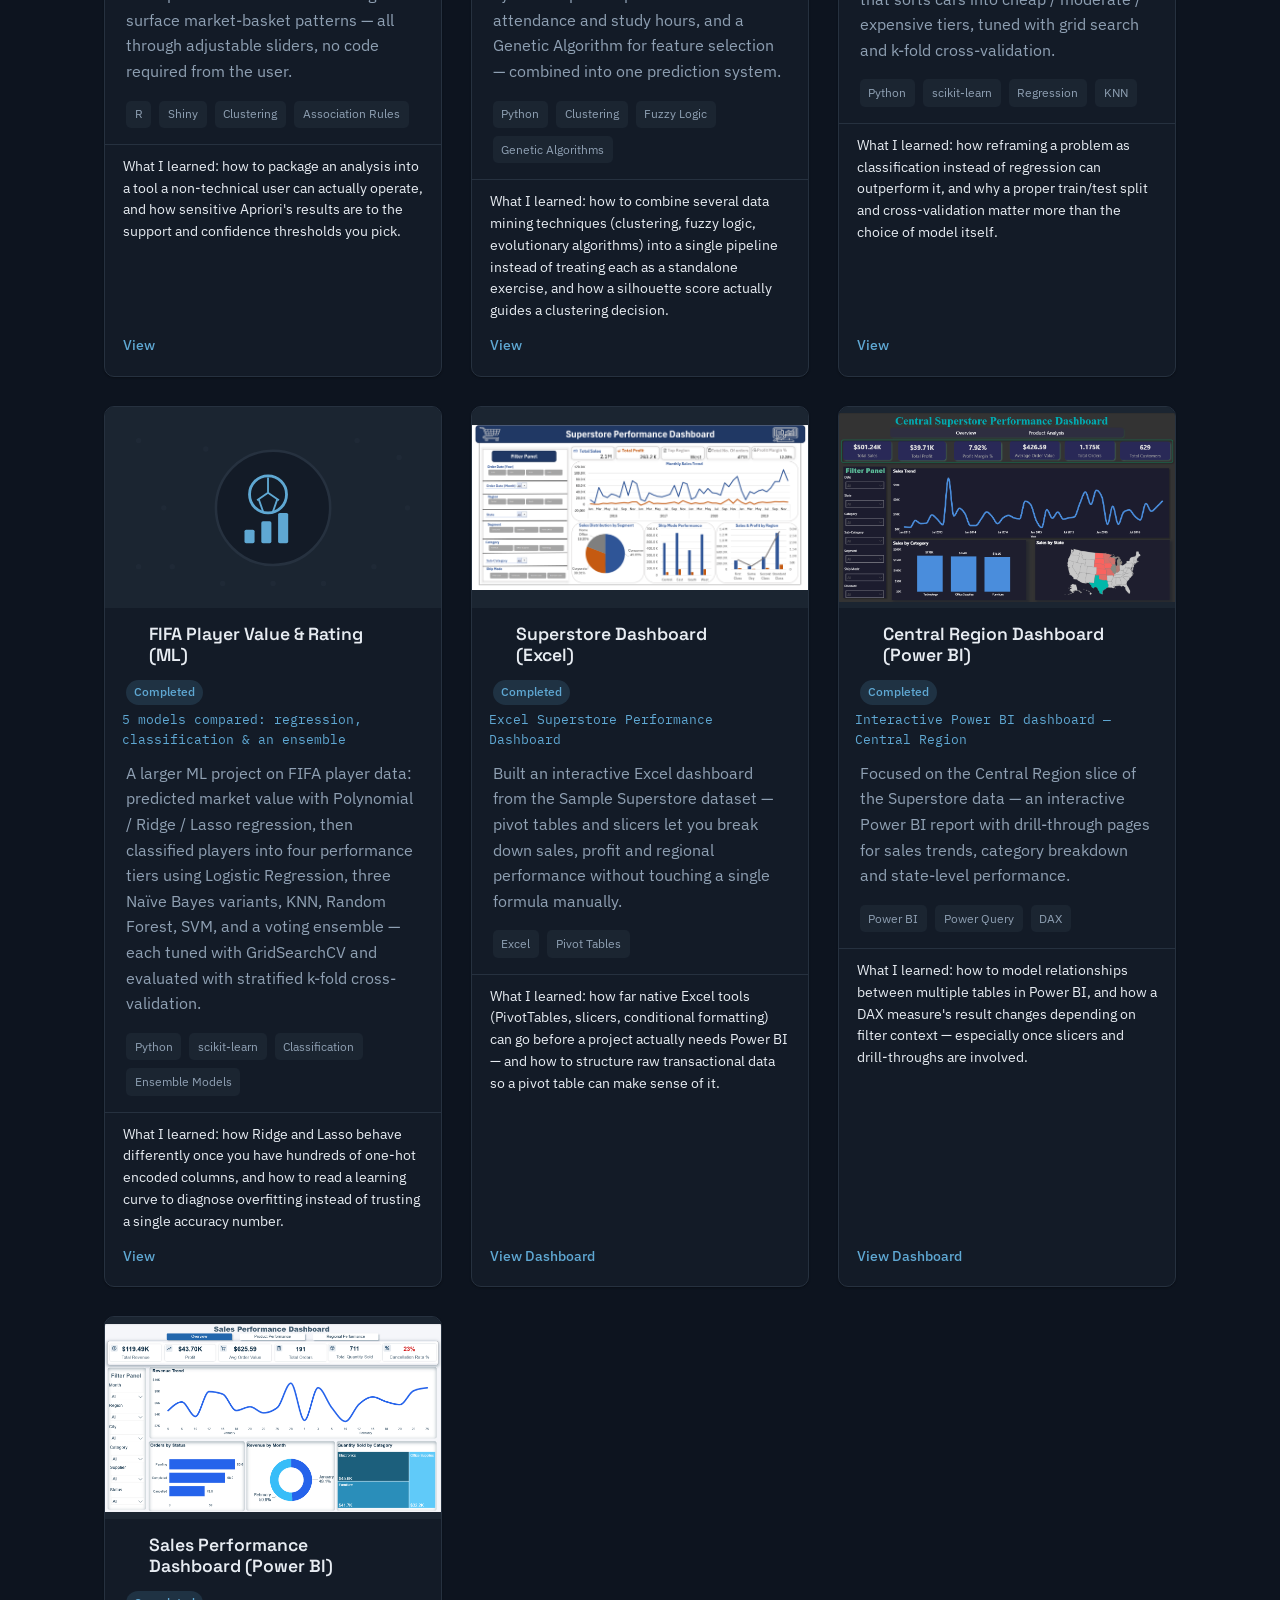
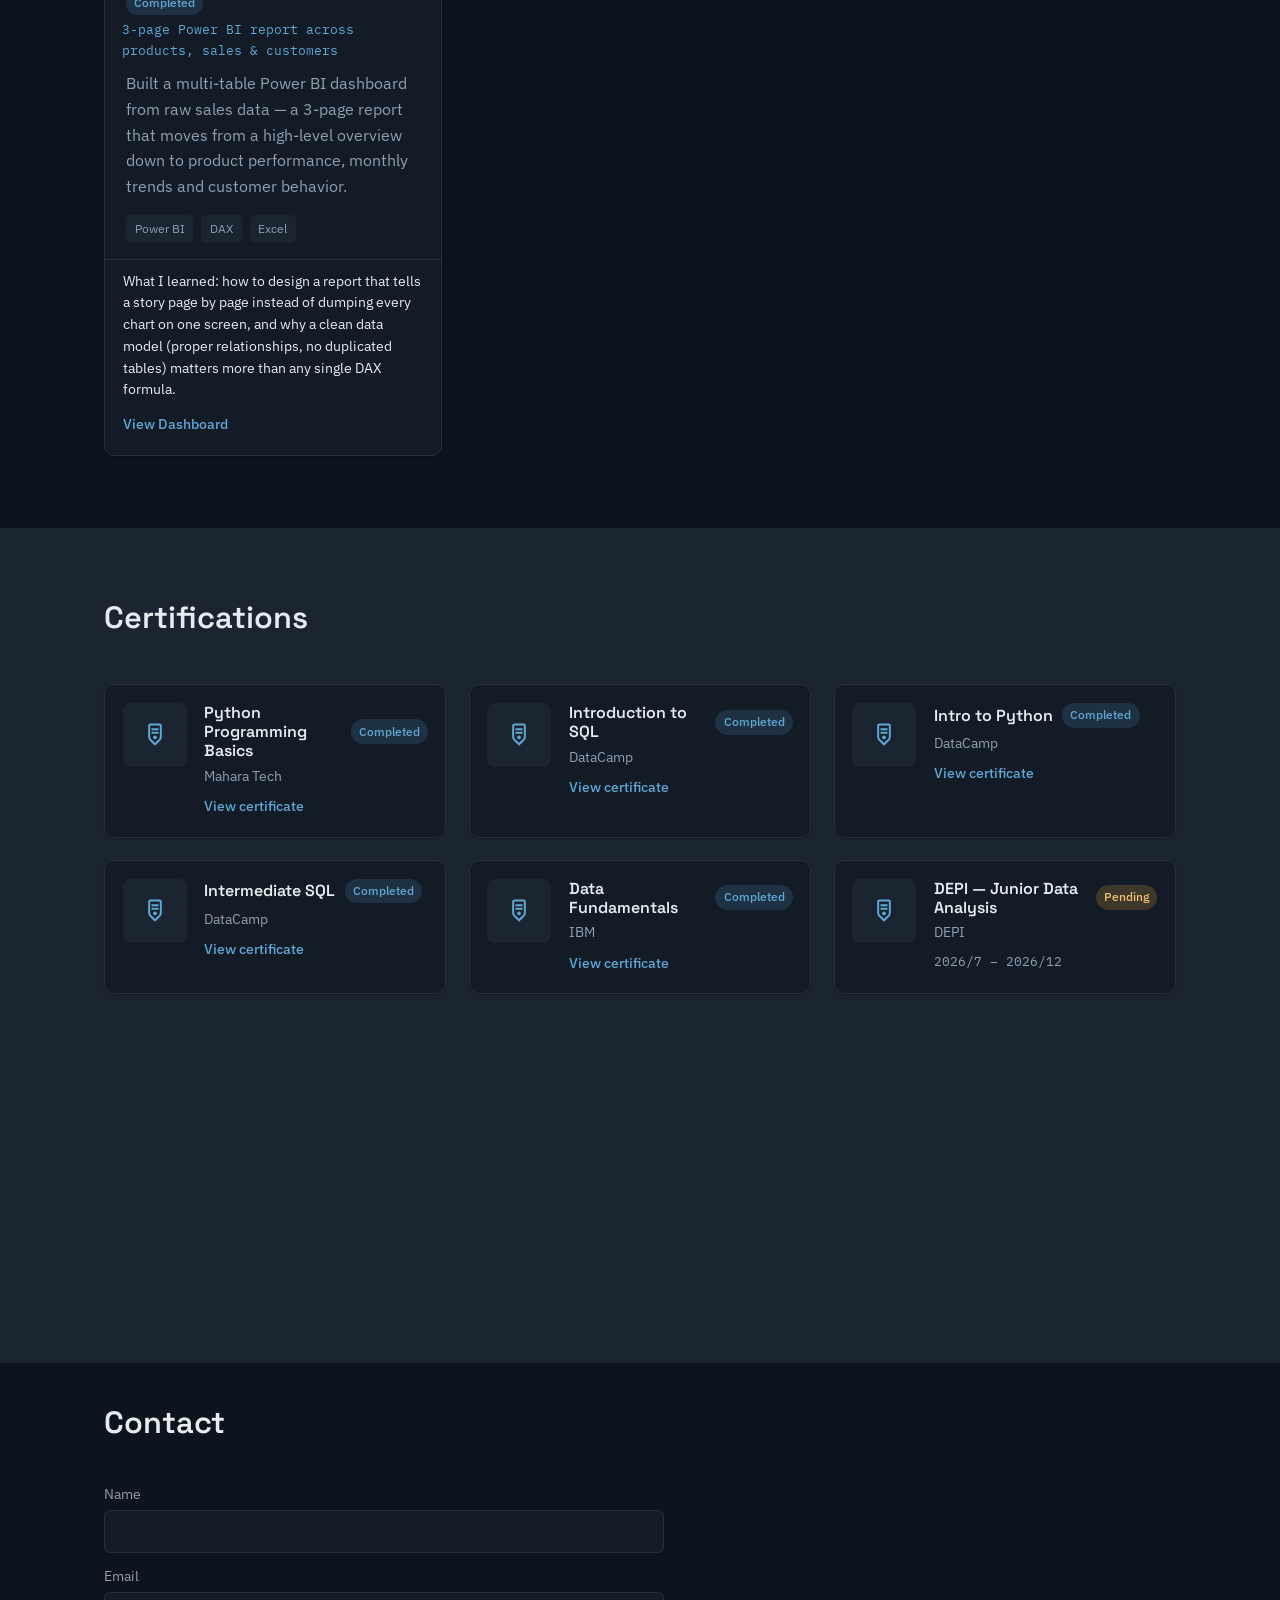
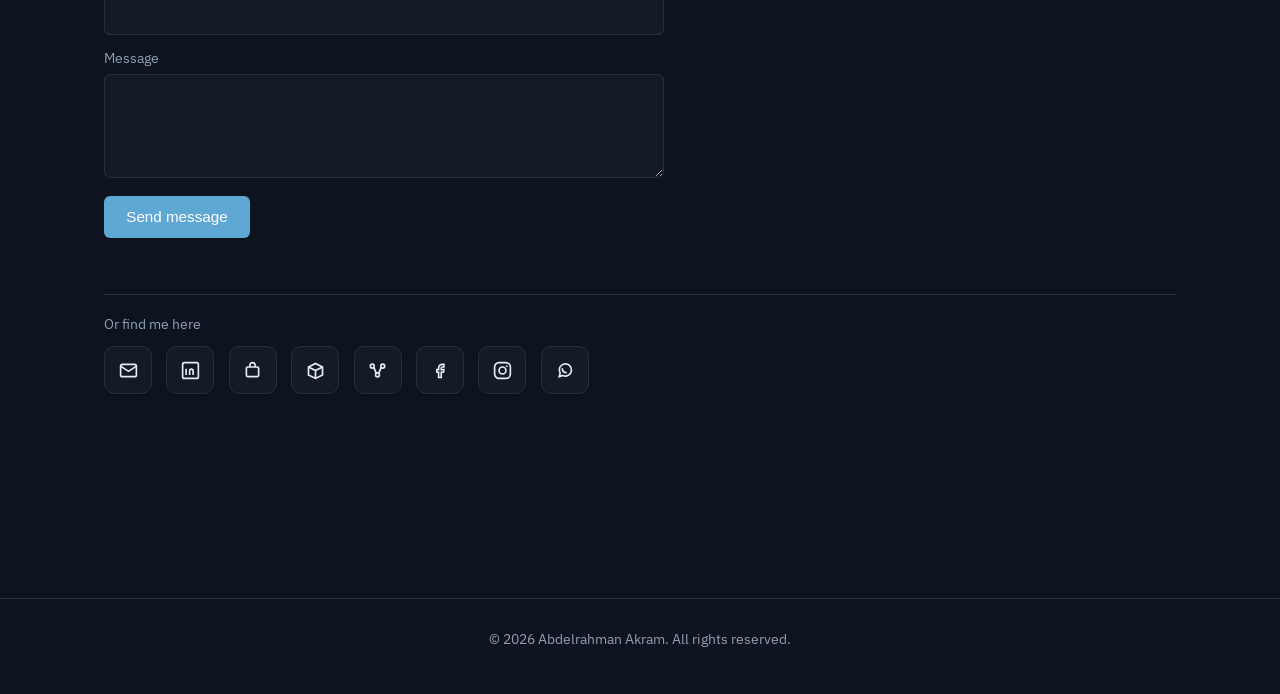
==== commit 8ab5bb73: "Update project link for Shiny dashboard" ====
--- a/portfolio/index.html
+++ b/portfolio/index.html
@@ -240,7 +240,7 @@
         <p data-i18n="proj_shiny_desc">An interactive R Shiny app that lets a user upload their own retail transactions CSV, cleans it automatically, then runs k-means clustering (by age and spending) and Apriori association rule mining to surface market-basket patterns — all through adjustable sliders, no code required from the user.</p>
         <div class="project-tags"><span>R</span><span>Shiny</span><span>Clustering</span><span>Association Rules</span></div>
         <p class="project-takeaway" data-i18n="proj_shiny_takeaway">What I learned: how to package an analysis into a tool a non-technical user can actually operate, and how sensitive Apriori's results are to the support and confidence thresholds you pick.</p>
-        <a class="project-link" href="https://github.com/AbdelrhmanAkram1/ml-dm-coursework/blob/main/Retail-Analysis-Shiny-App.R" target="_blank" rel="noopener" data-i18n="view_code">View</a>
+        <a class="project-link" href="https://github.com/AbdelrhmanAkram1/Customer_Behavior-_Analysis_App_-with-RStudio-" target="_blank" rel="noopener" data-i18n="view_code">View</a>
       </article>
 
       <article class="project-card">
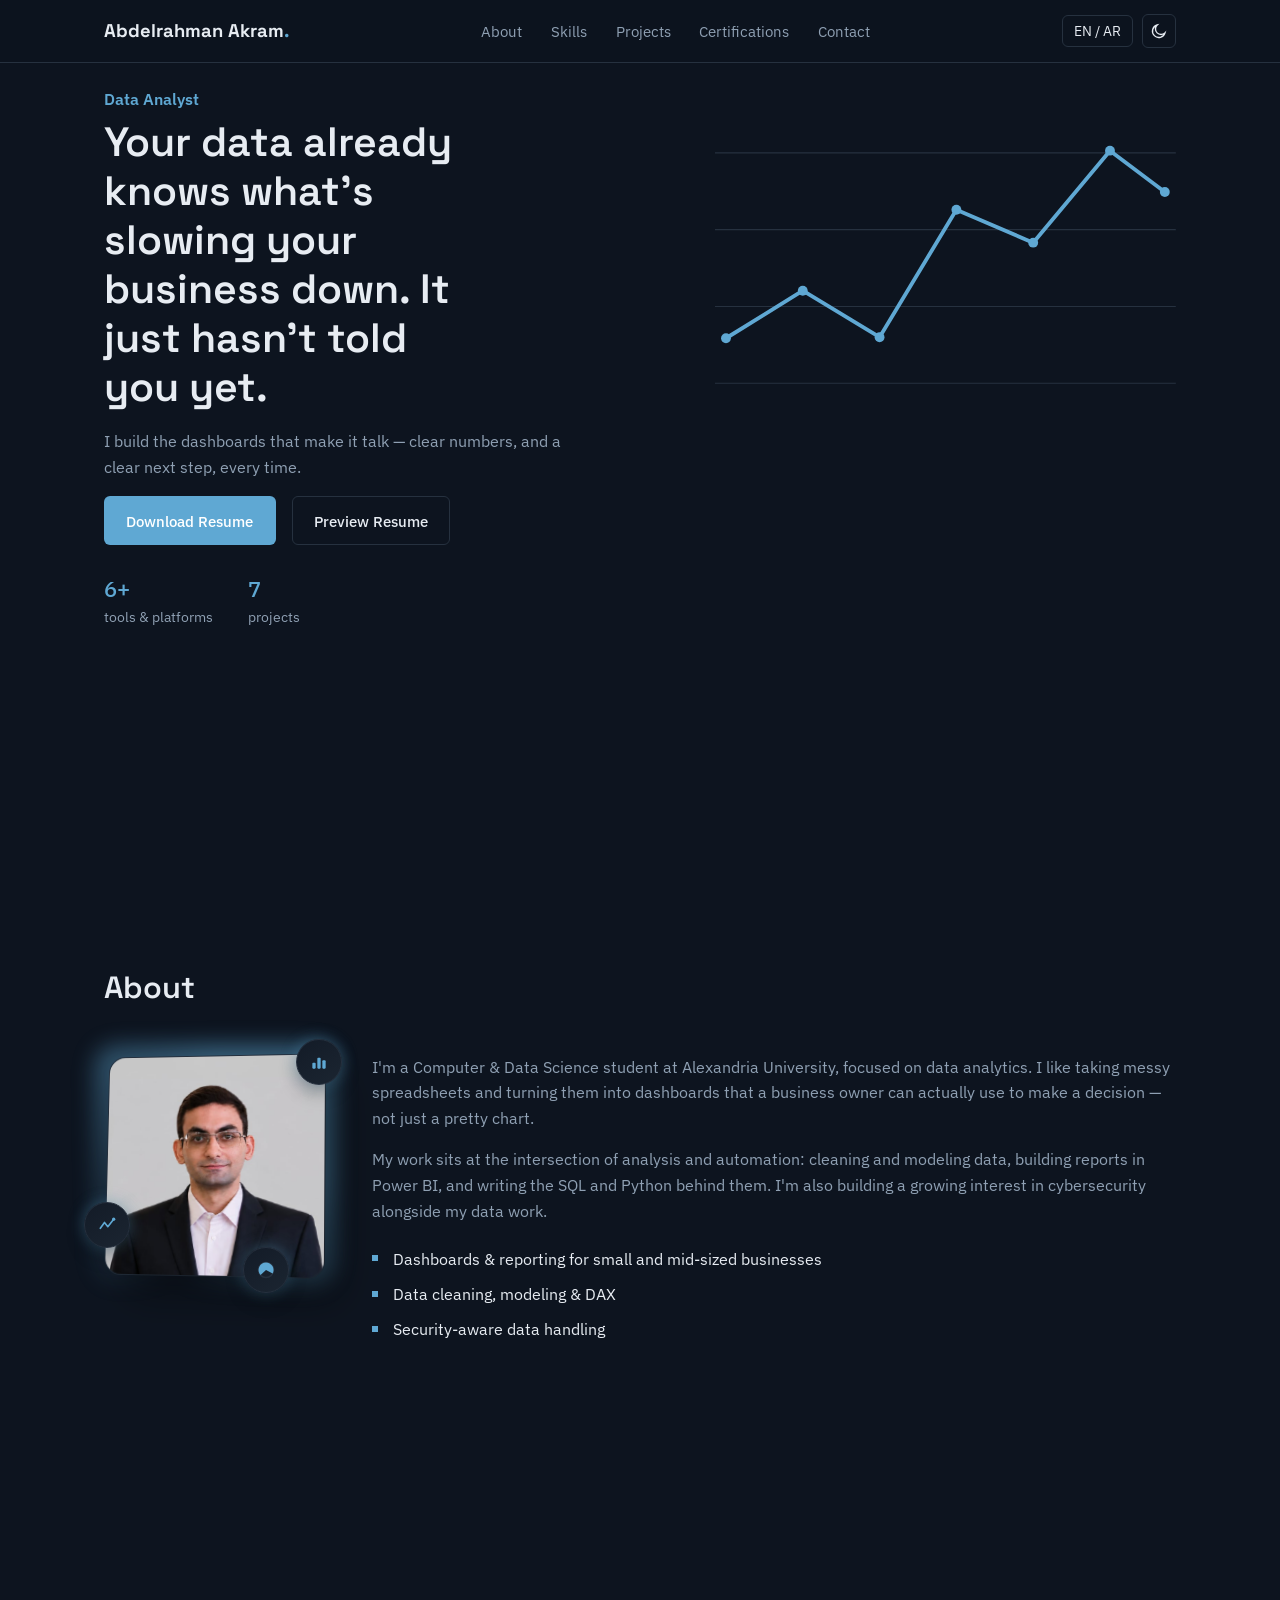
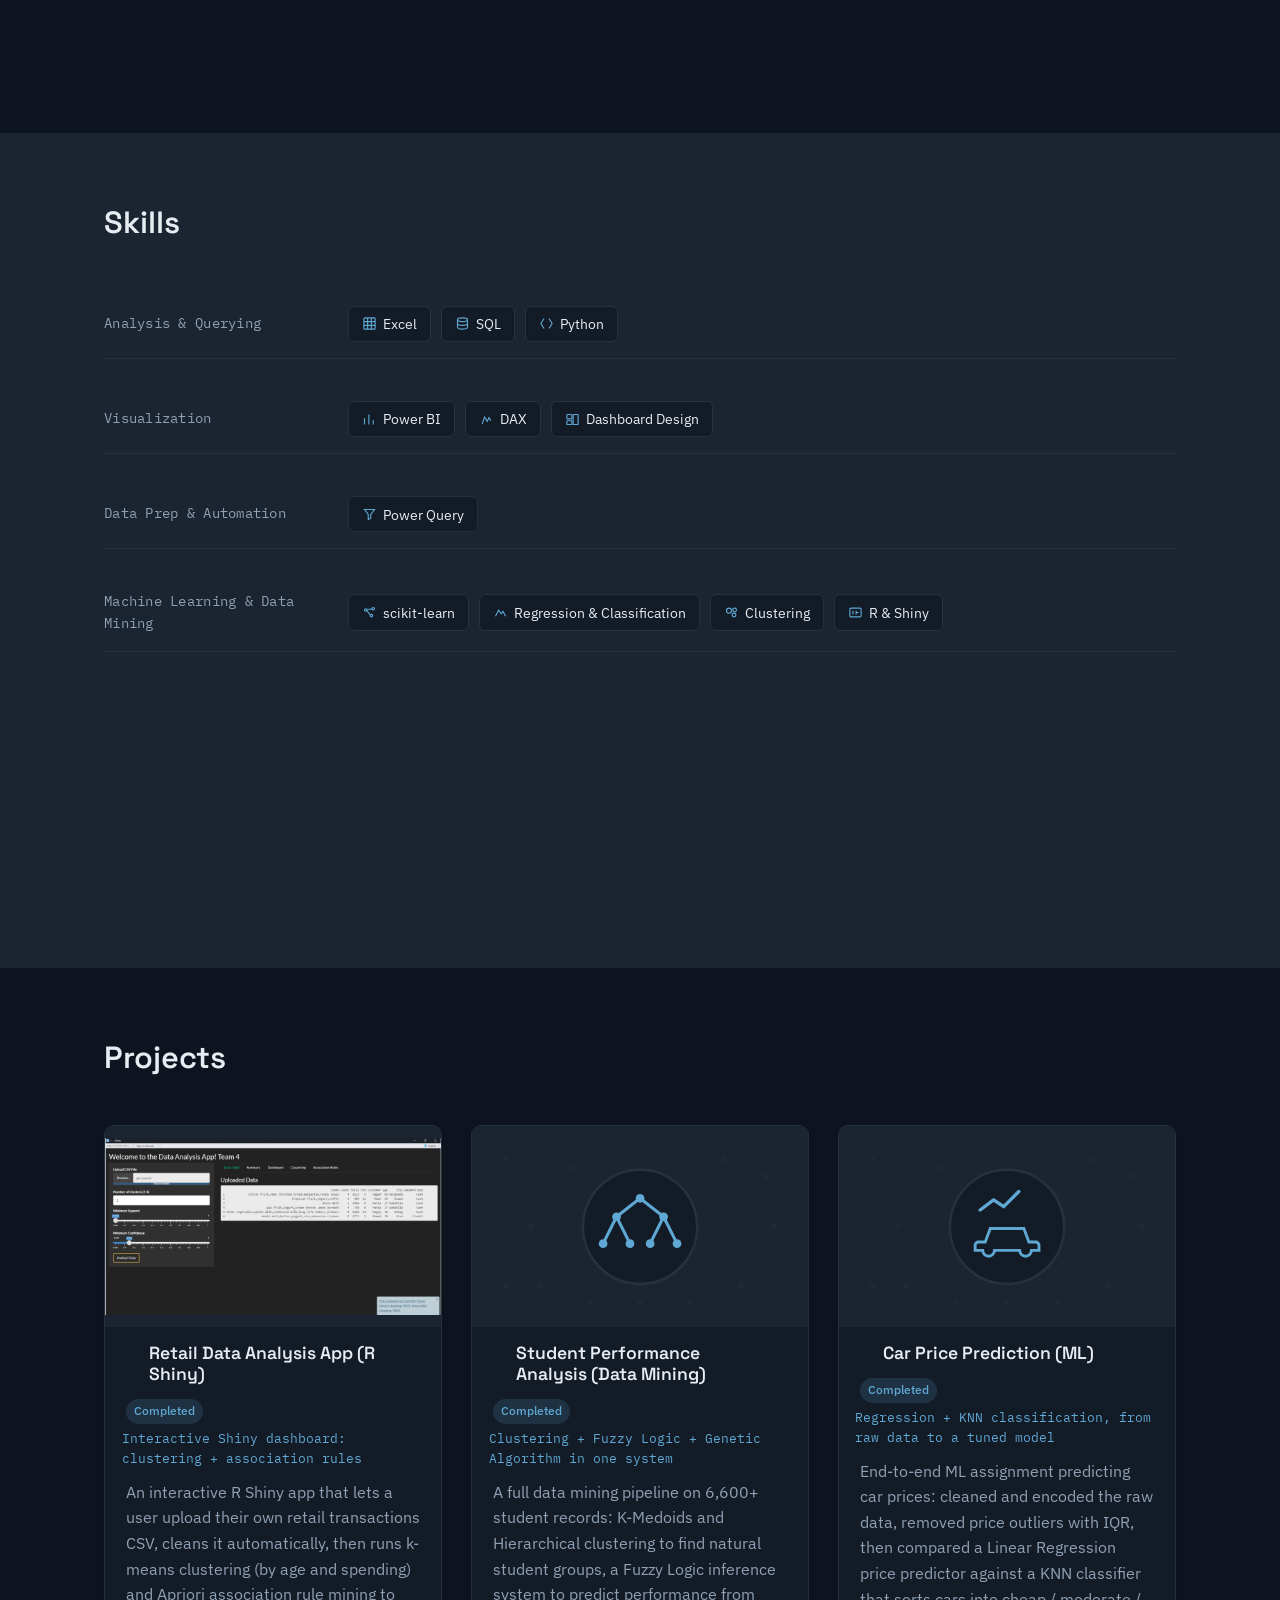
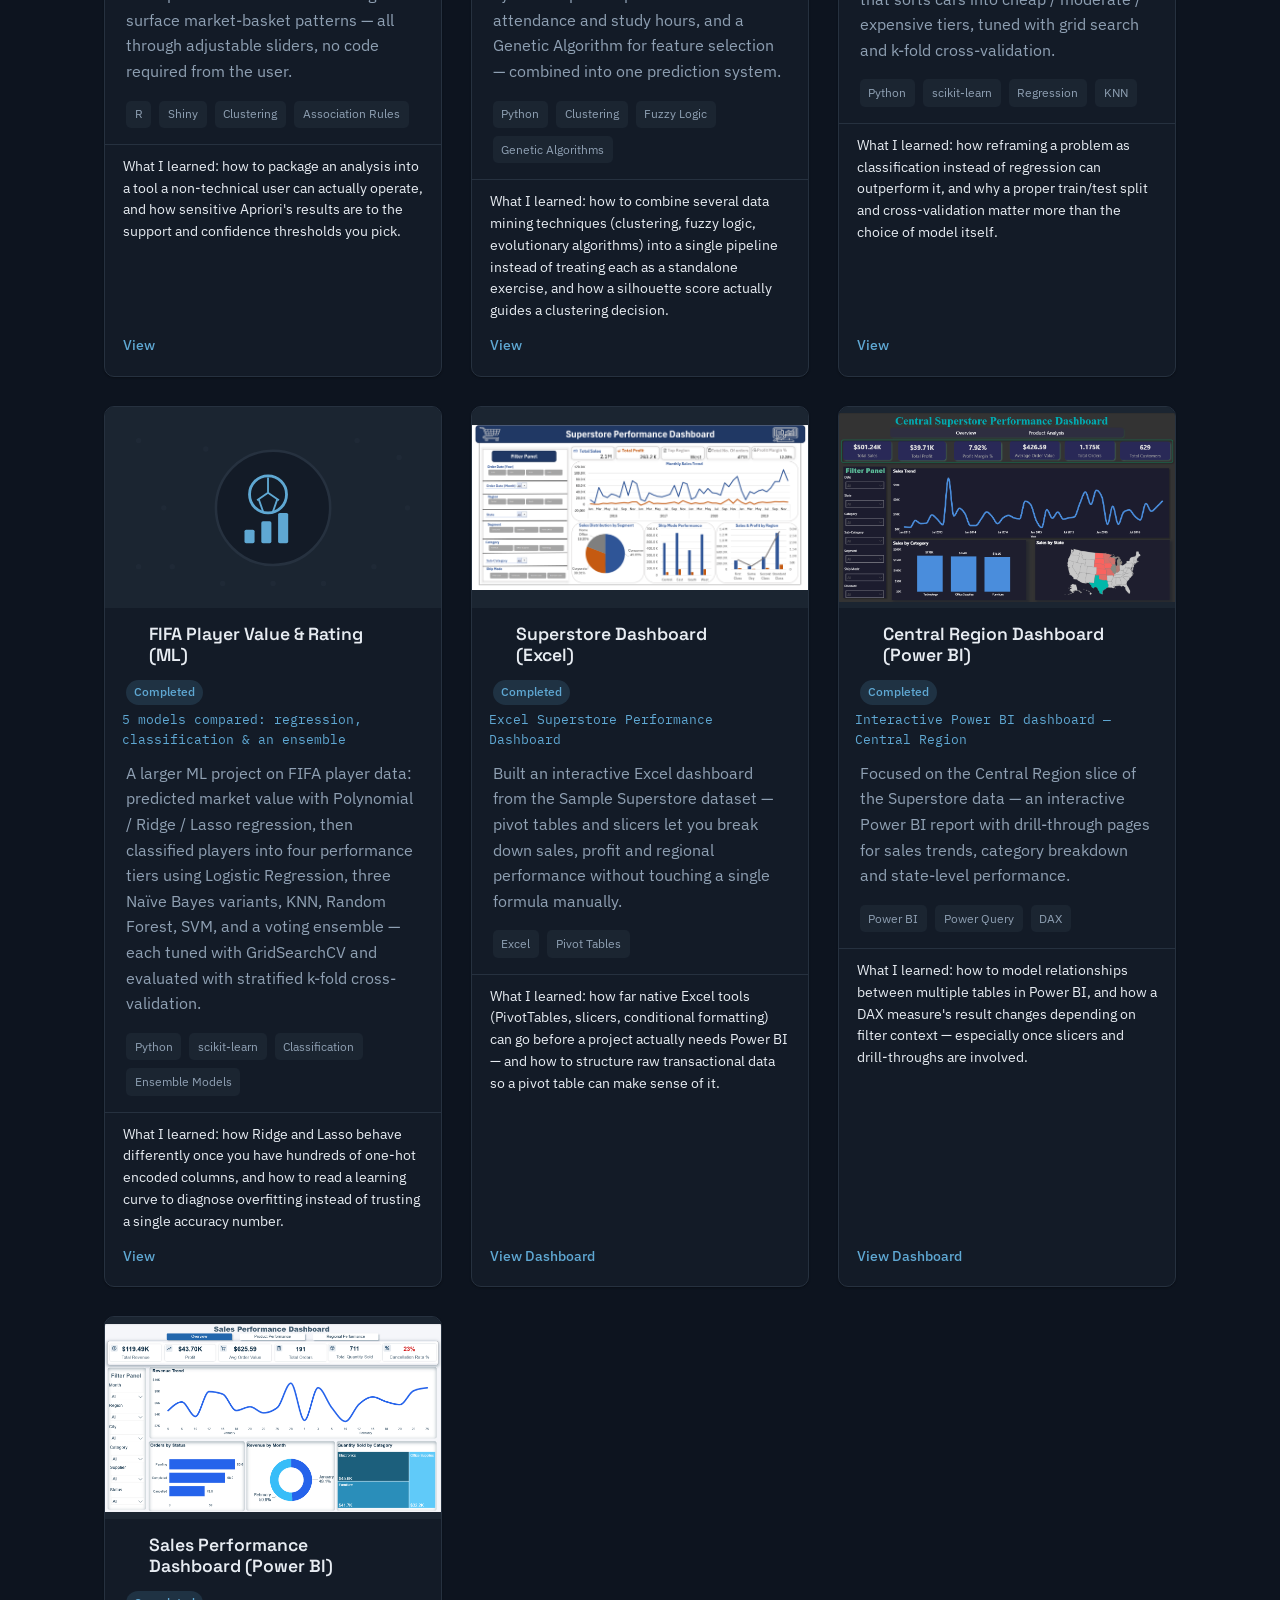
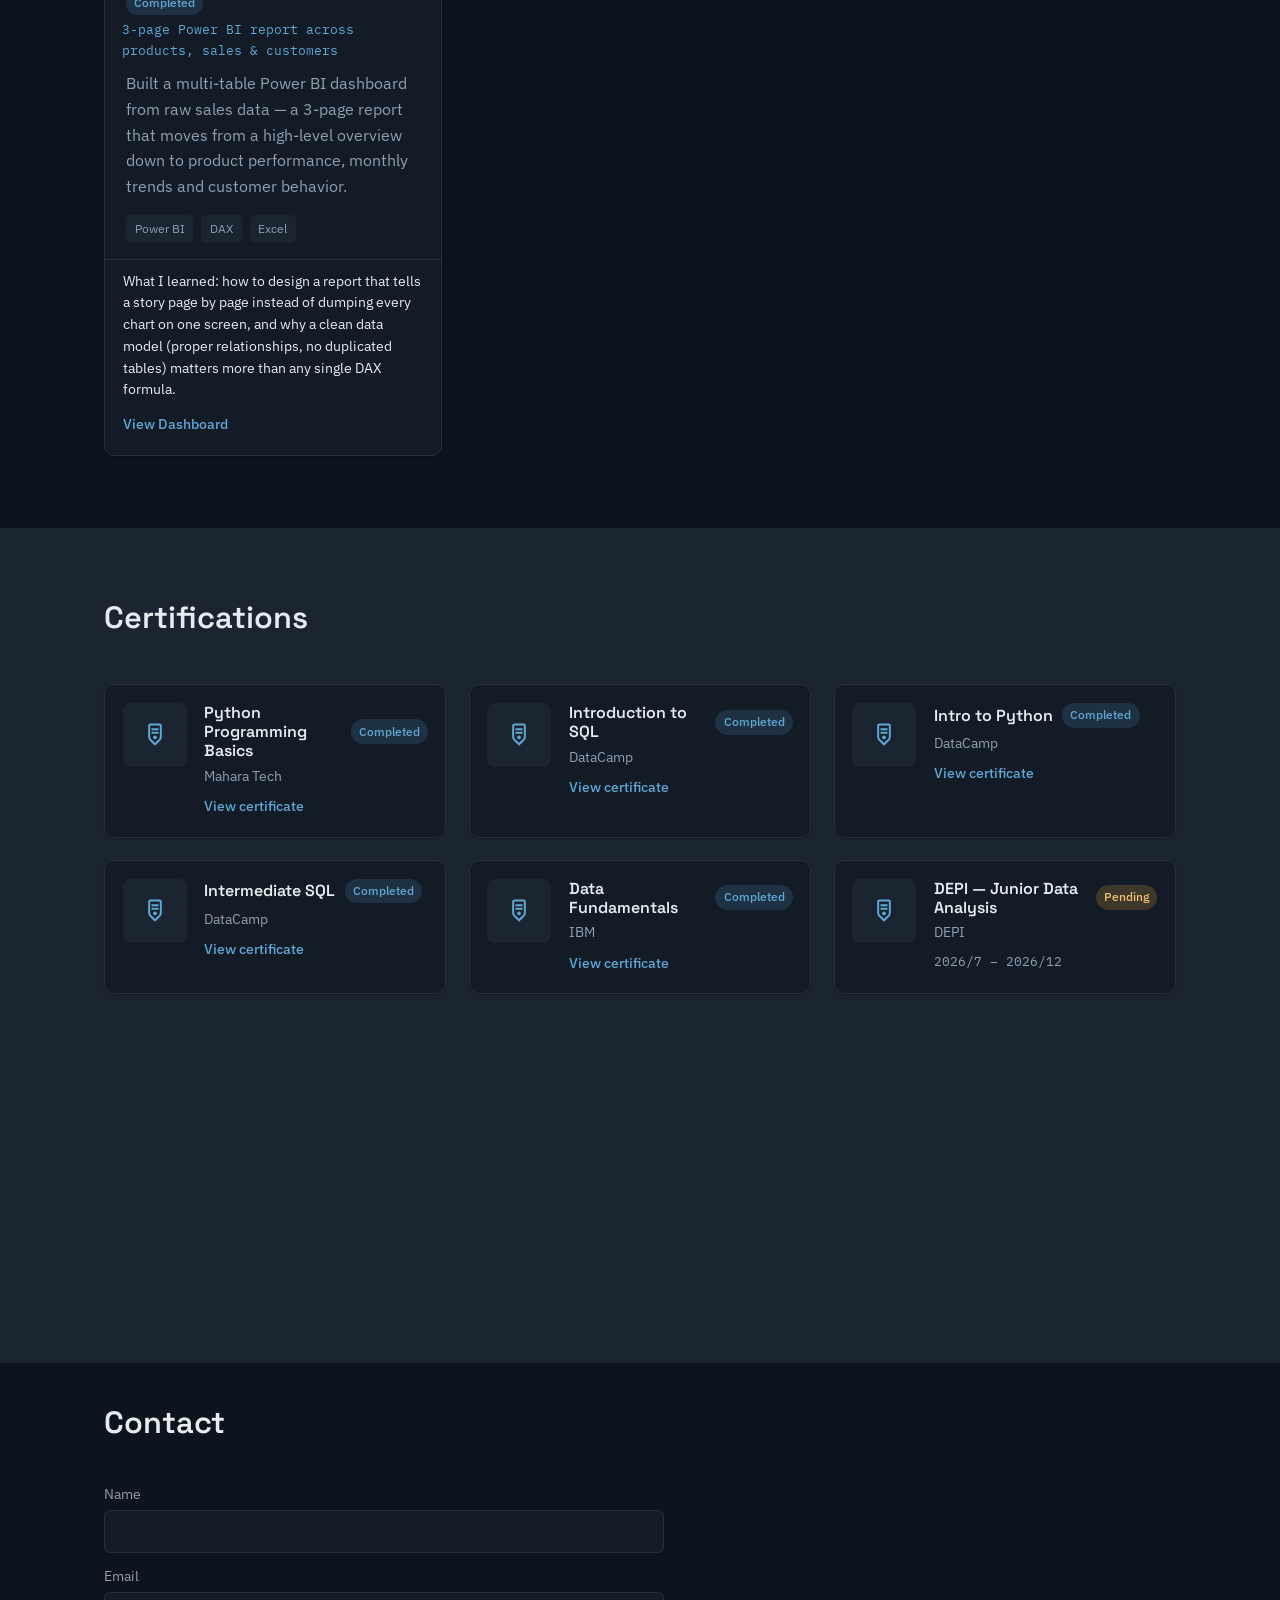
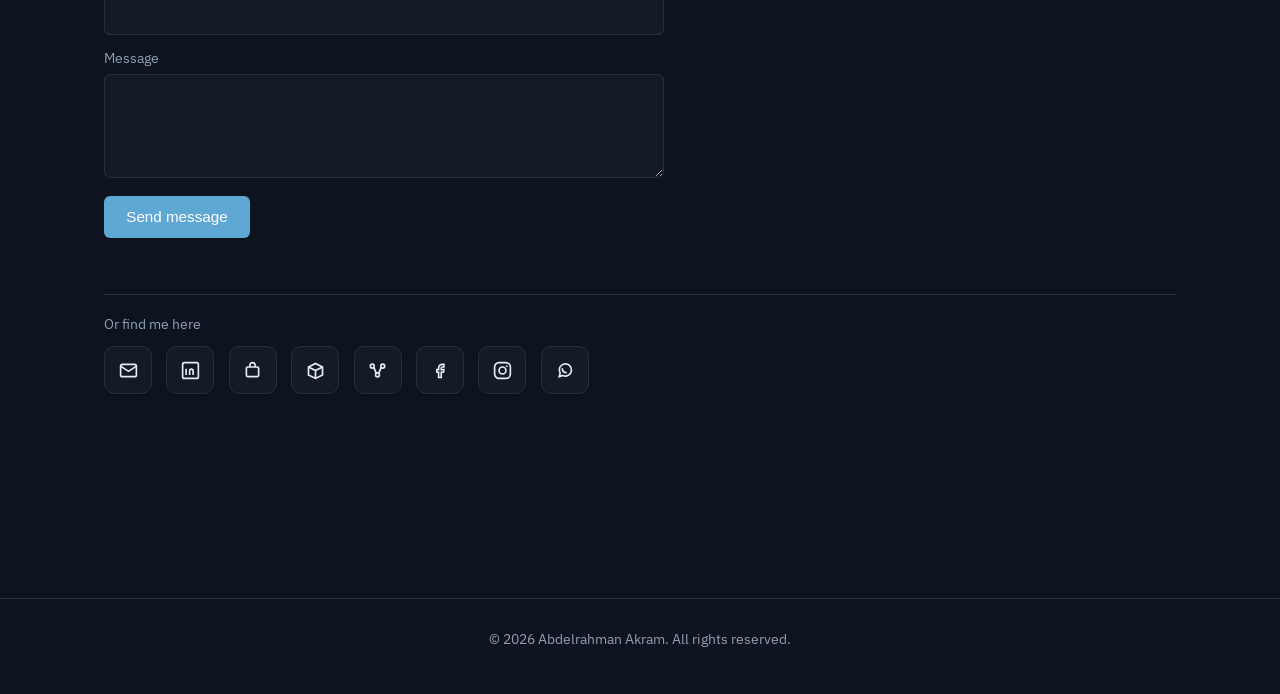
==== commit 6fb2a23a: "Update project link for car price ML assignment" ====
--- a/portfolio/index.html
+++ b/portfolio/index.html
@@ -304,7 +304,7 @@
         <p data-i18n="proj_car_desc">End-to-end ML assignment predicting car prices: cleaned and encoded the raw data, removed price outliers with IQR, then compared a Linear Regression price predictor against a KNN classifier that sorts cars into cheap / moderate / expensive tiers, tuned with grid search and k-fold cross-validation.</p>
         <div class="project-tags"><span>Python</span><span>scikit-learn</span><span>Regression</span><span>KNN</span></div>
         <p class="project-takeaway" data-i18n="proj_car_takeaway">What I learned: how reframing a problem as classification instead of regression can outperform it, and why a proper train/test split and cross-validation matter more than the choice of model itself.</p>
-        <a class="project-link" href="https://github.com/AbdelrhmanAkram1/ml-dm-coursework/blob/main/Car-Price-ML-Assignment.ipynb" target="_blank" rel="noopener" data-i18n="view_code">View</a>
+        <a class="project-link" href="https://github.com/AbdelrhmanAkram1/Machine-Learning-Car-Price-Prediction-and-Classification" target="_blank" rel="noopener" data-i18n="view_code">View</a>
       </article>
 
       <article class="project-card">
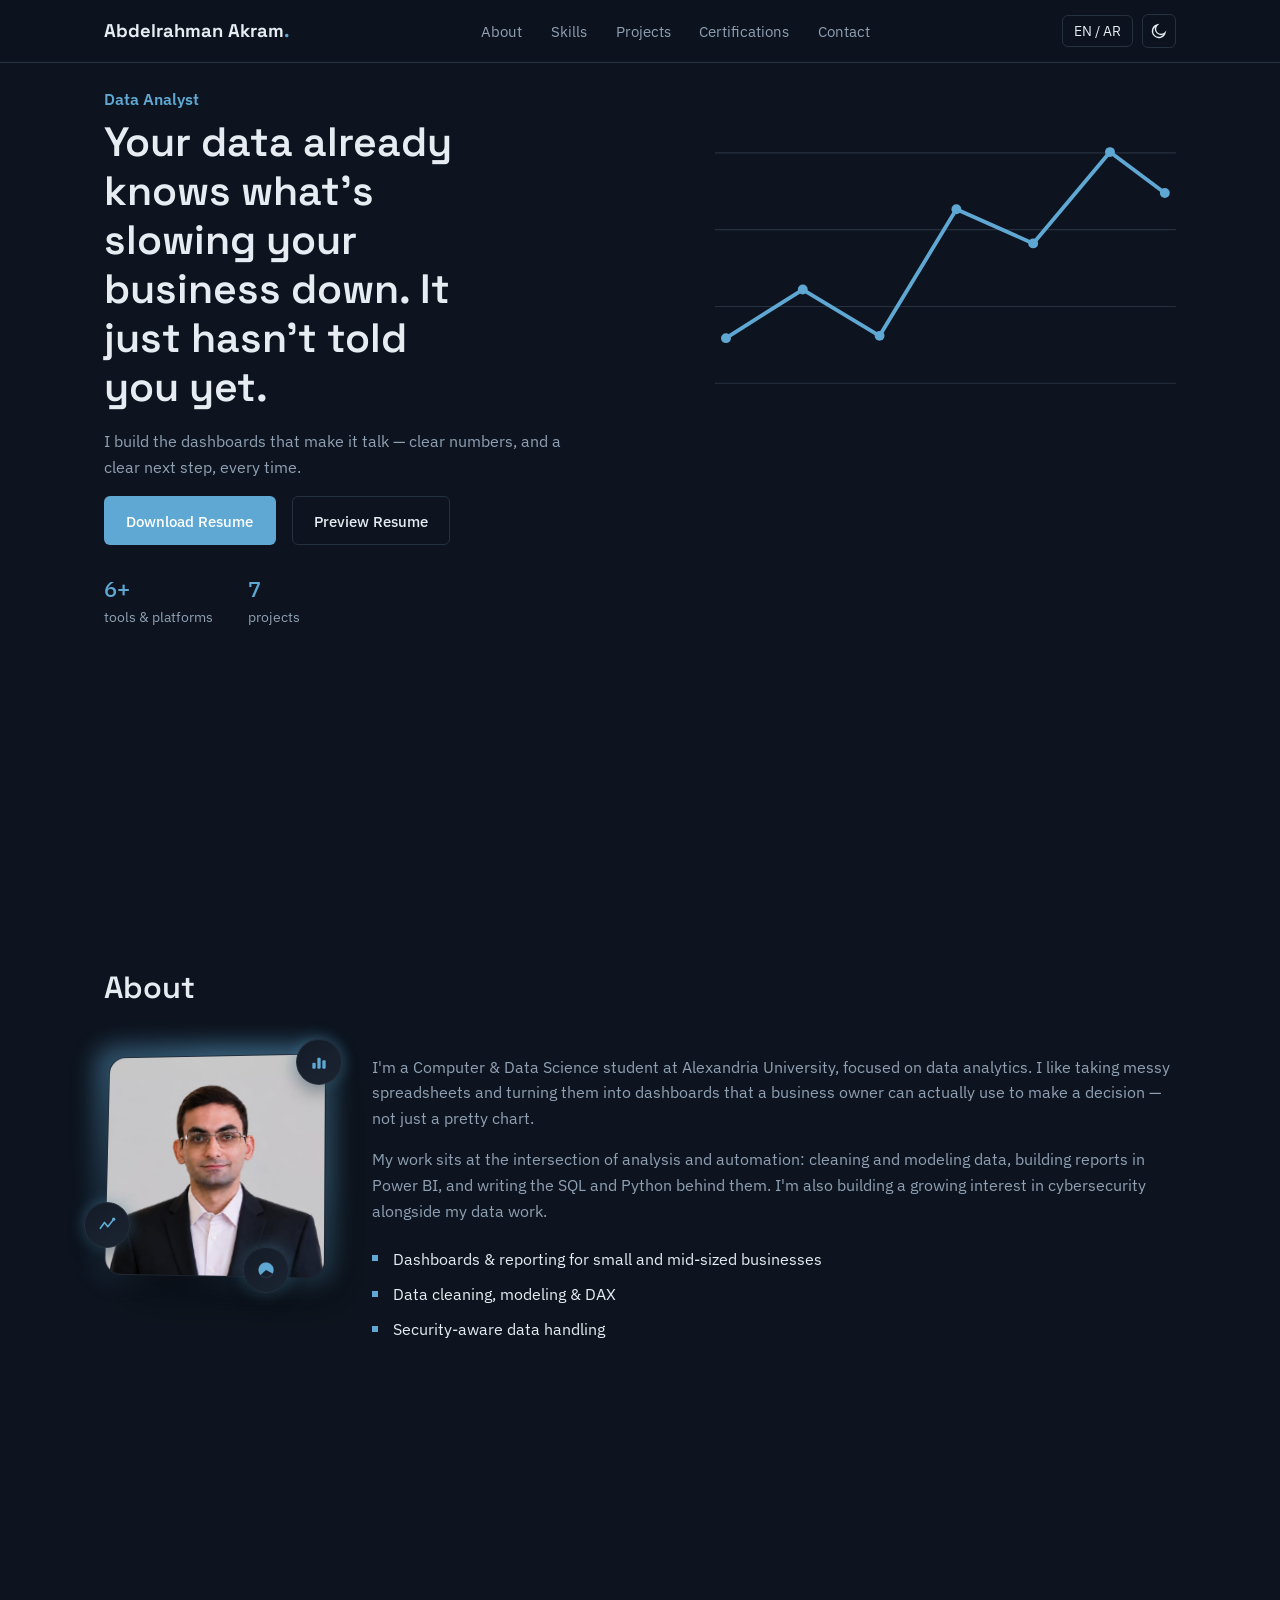
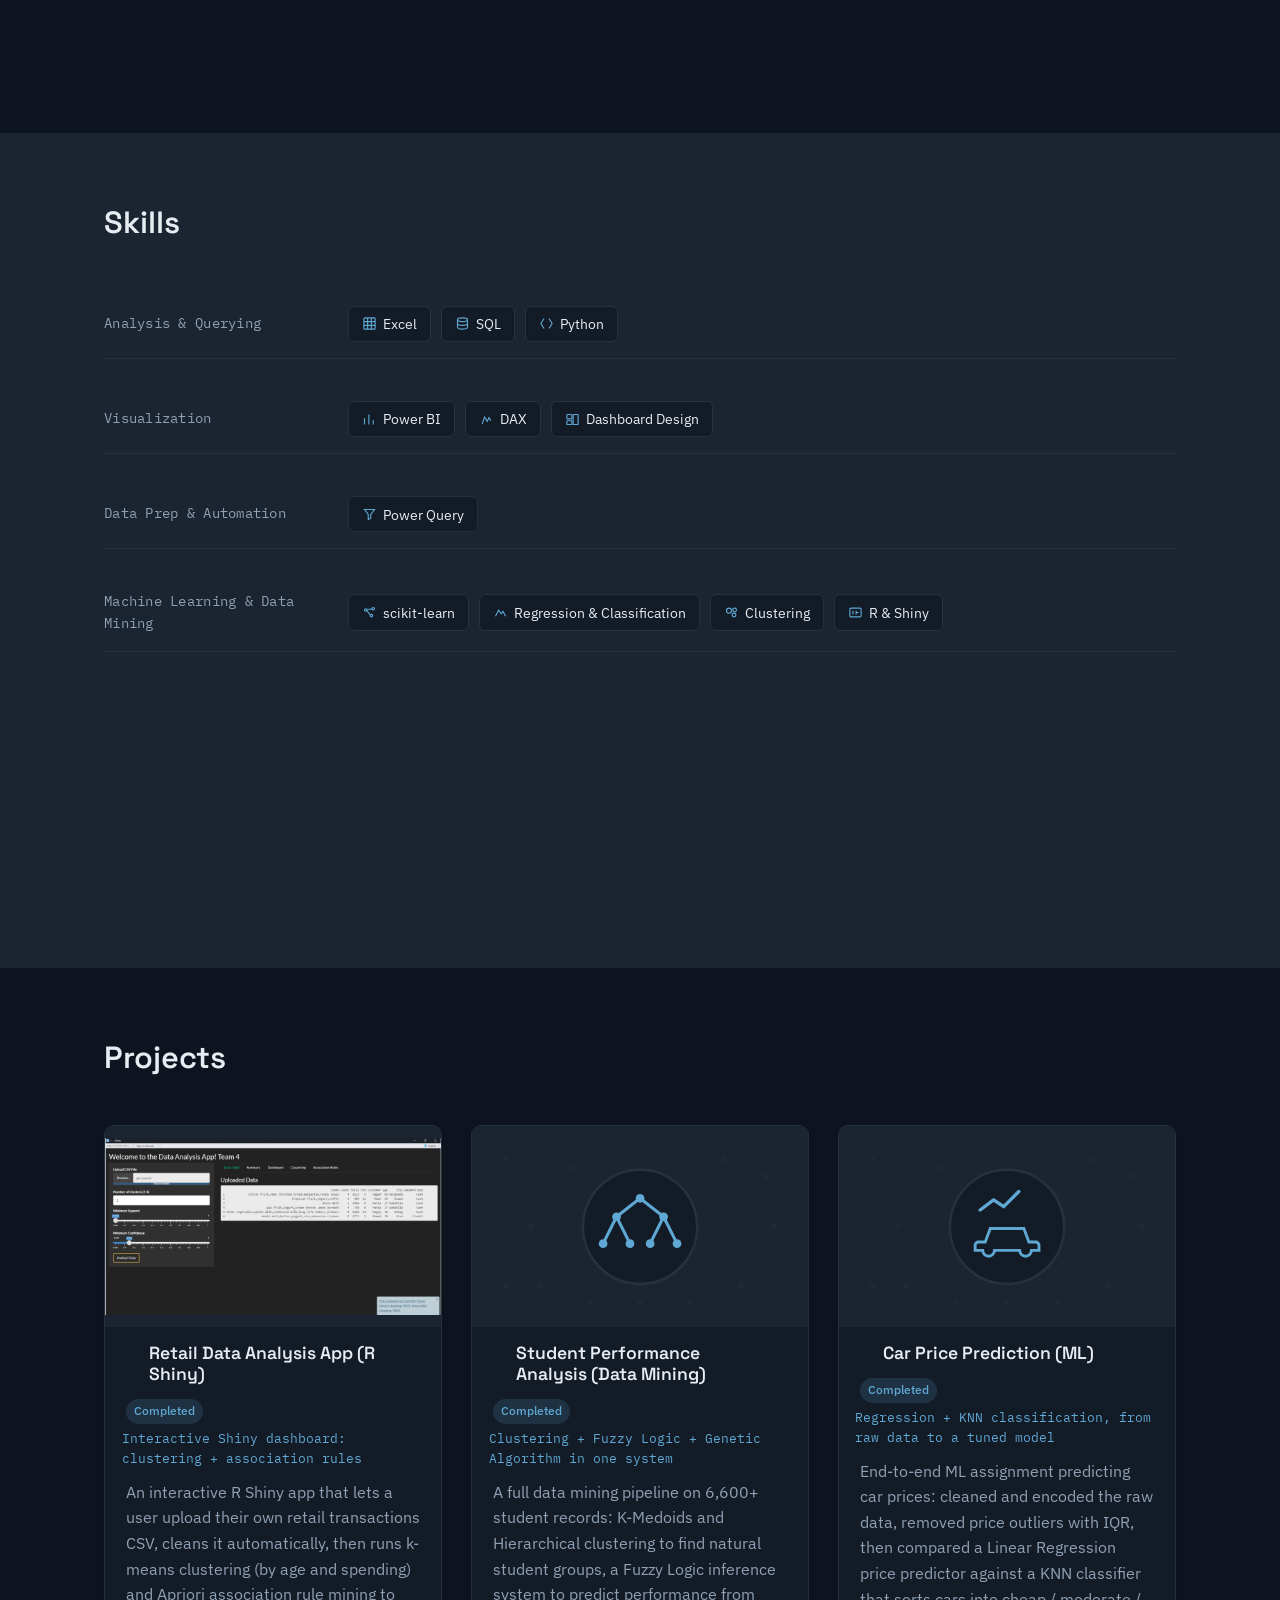
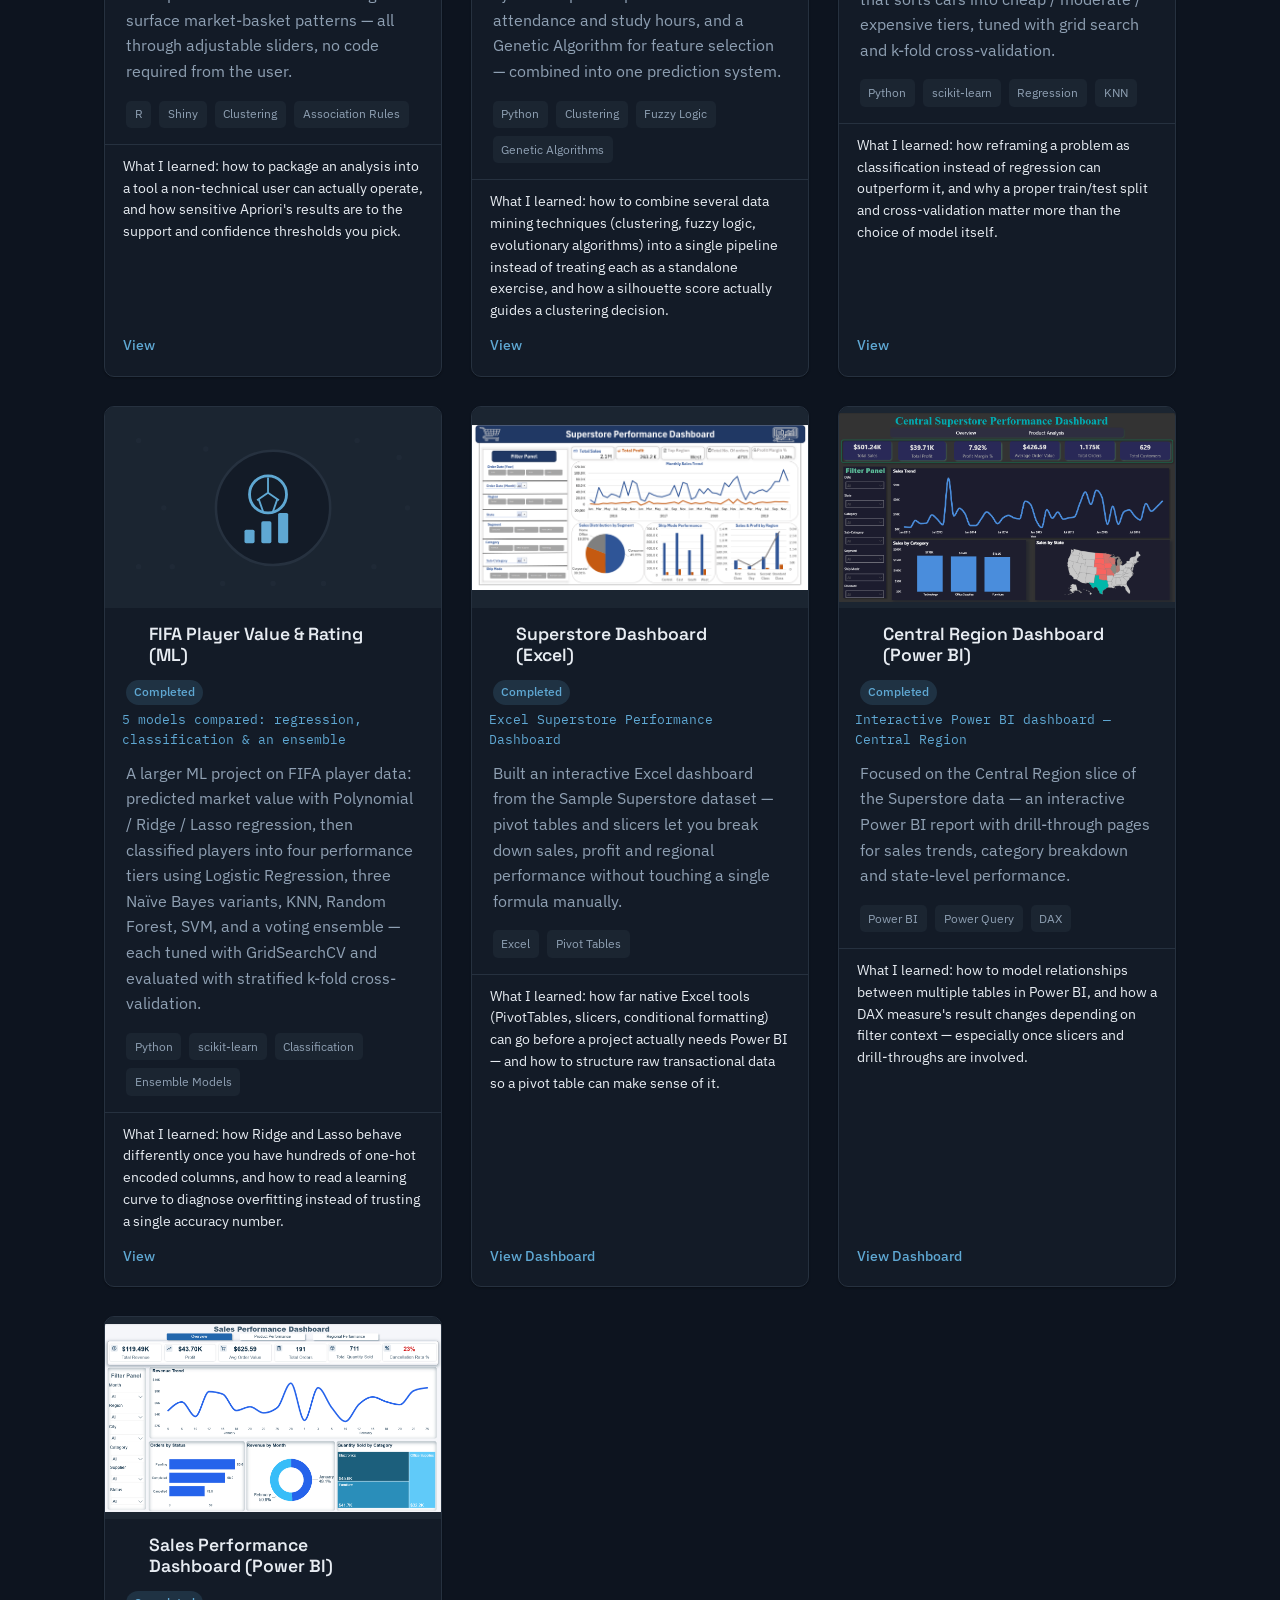
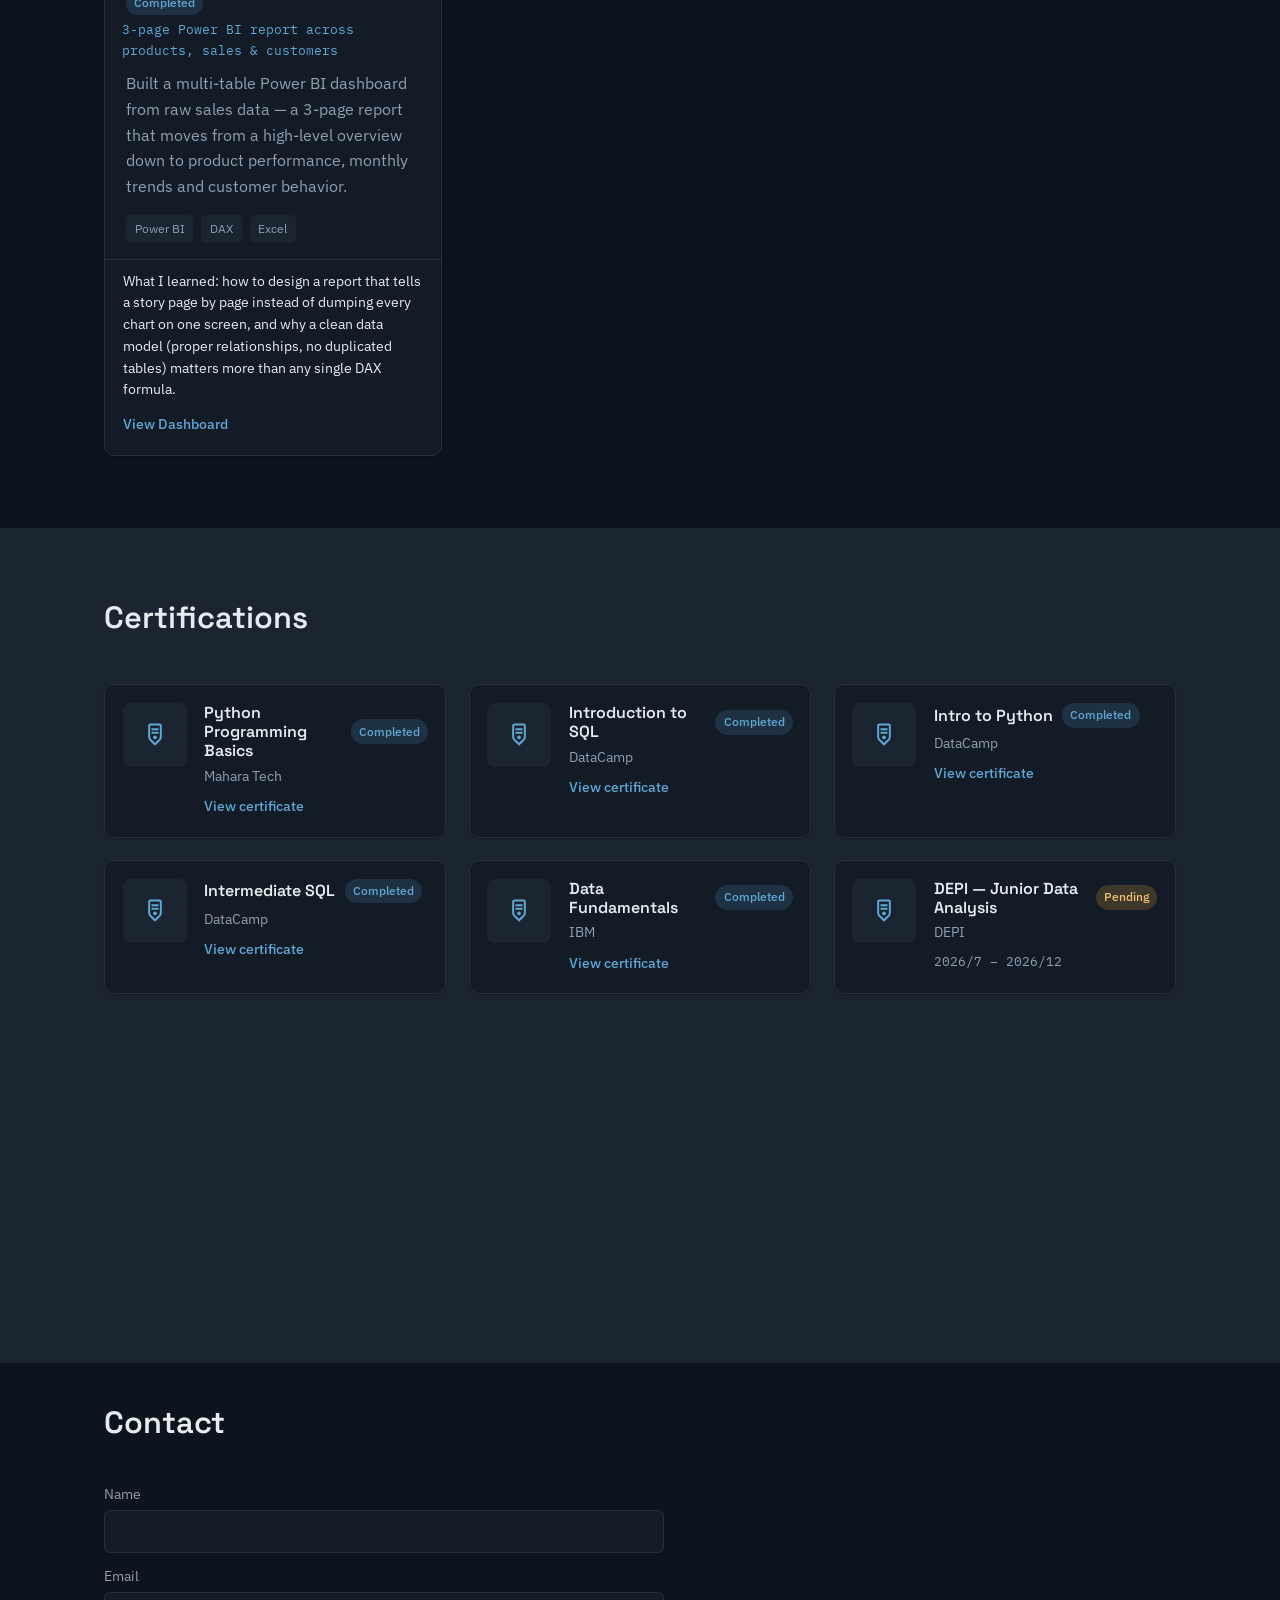
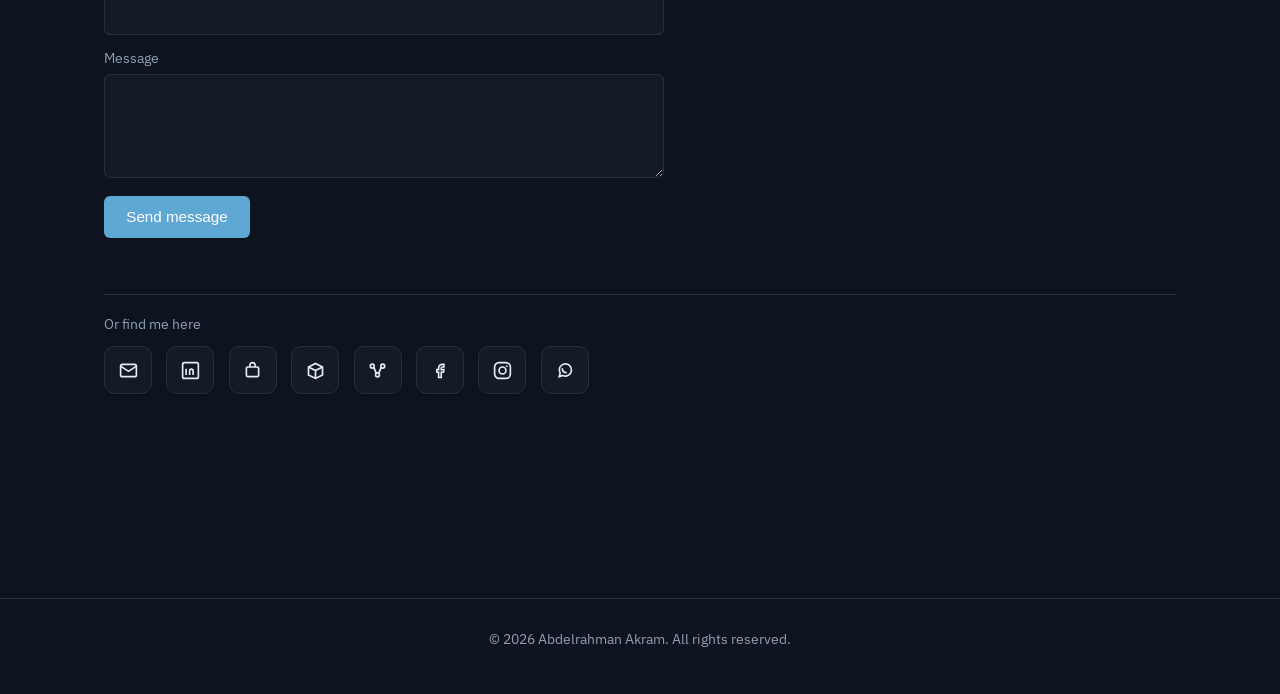
==== commit dc491d1d: "Update project link for FIFA ML assignment" ====
--- a/portfolio/index.html
+++ b/portfolio/index.html
@@ -335,7 +335,7 @@
         <p data-i18n="proj_fifa_desc">A larger ML project on FIFA player data: predicted market value with Polynomial / Ridge / Lasso regression, then classified players into four performance tiers using Logistic Regression, three Naïve Bayes variants, KNN, Random Forest, SVM, and a voting ensemble — each tuned with GridSearchCV and evaluated with stratified k-fold cross-validation.</p>
         <div class="project-tags"><span>Python</span><span>scikit-learn</span><span>Classification</span><span>Ensemble Models</span></div>
         <p class="project-takeaway" data-i18n="proj_fifa_takeaway">What I learned: how Ridge and Lasso behave differently once you have hundreds of one-hot encoded columns, and how to read a learning curve to diagnose overfitting instead of trusting a single accuracy number.</p>
-        <a class="project-link" href="https://github.com/AbdelrhmanAkram1/ml-dm-coursework/blob/main/FIFA-ML-Assignment.ipynb" target="_blank" rel="noopener" data-i18n="view_code">View</a>
+        <a class="project-link" href="https://github.com/AbdelrhmanAkram1/Machine-Learning-Car-Price-Prediction-and-Classification" target="_blank" rel="noopener" data-i18n="view_code">View</a>
       </article>
 
       <article class="project-card">
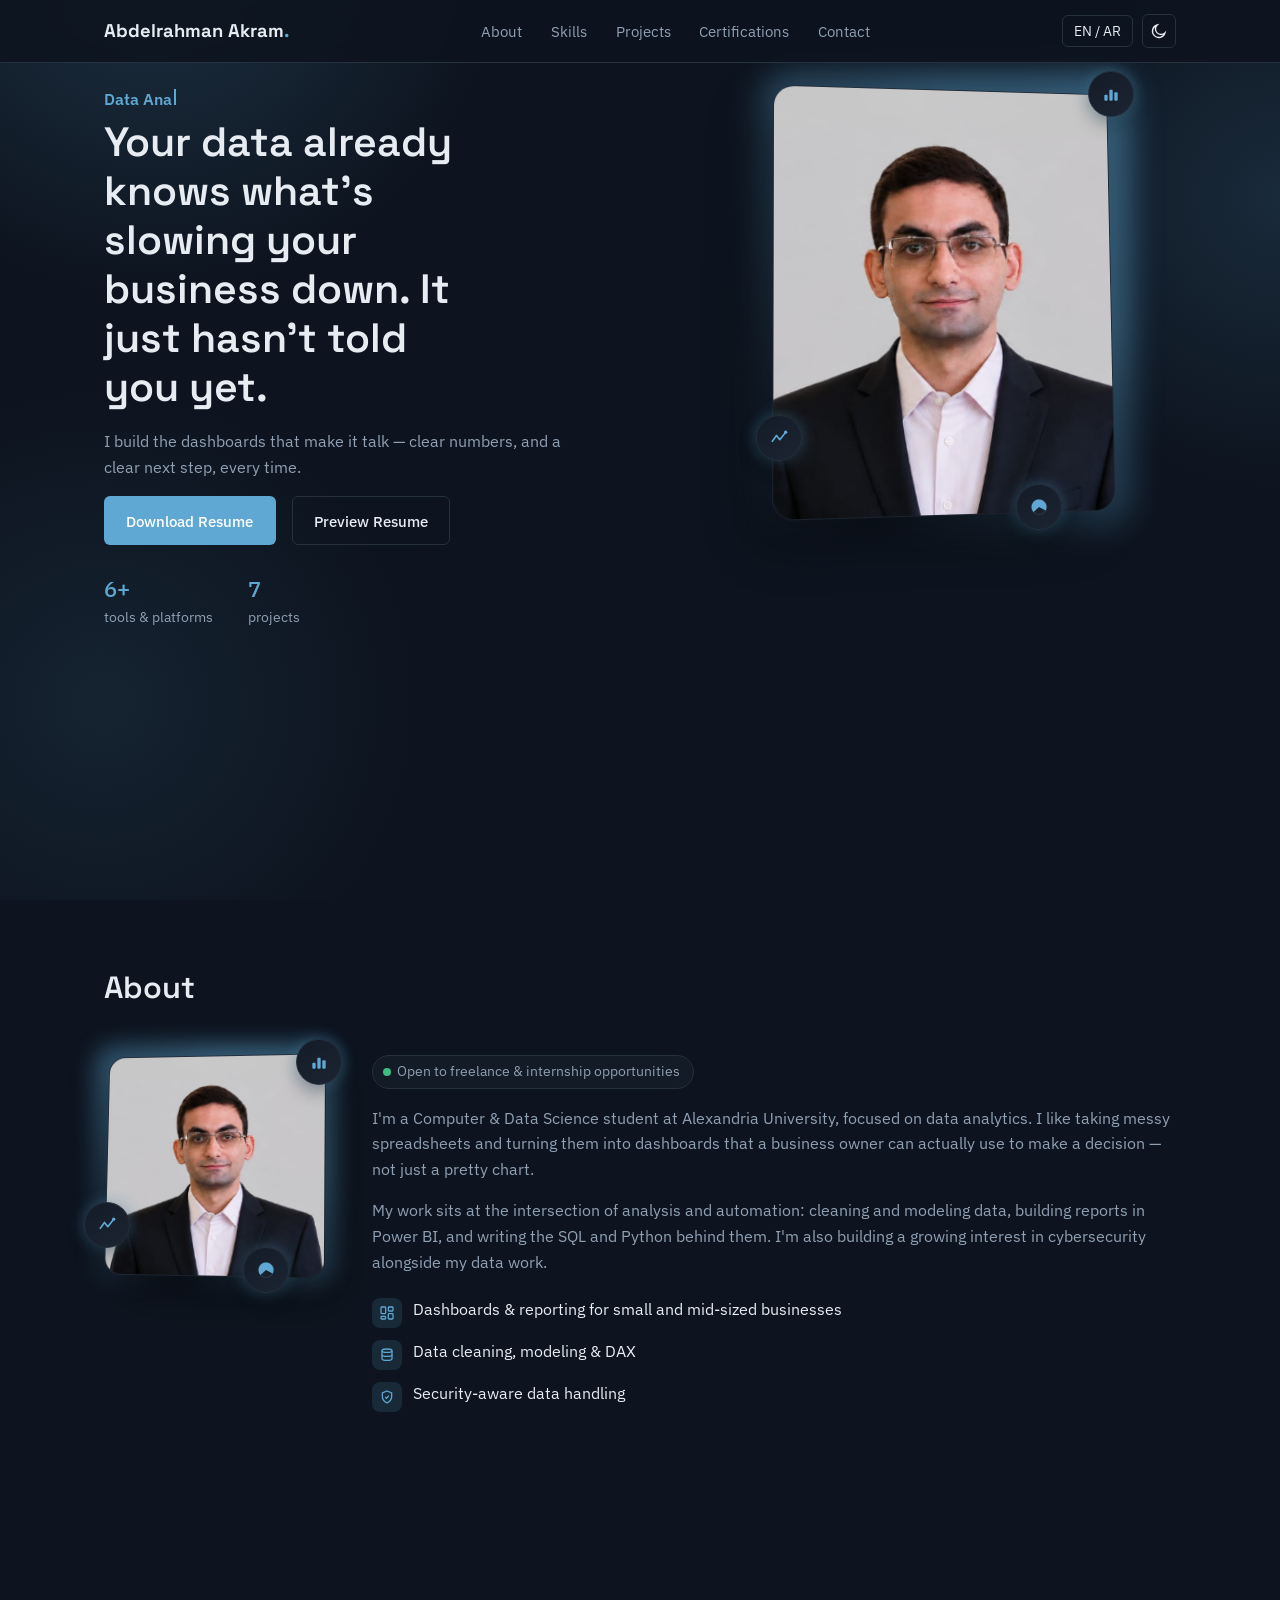
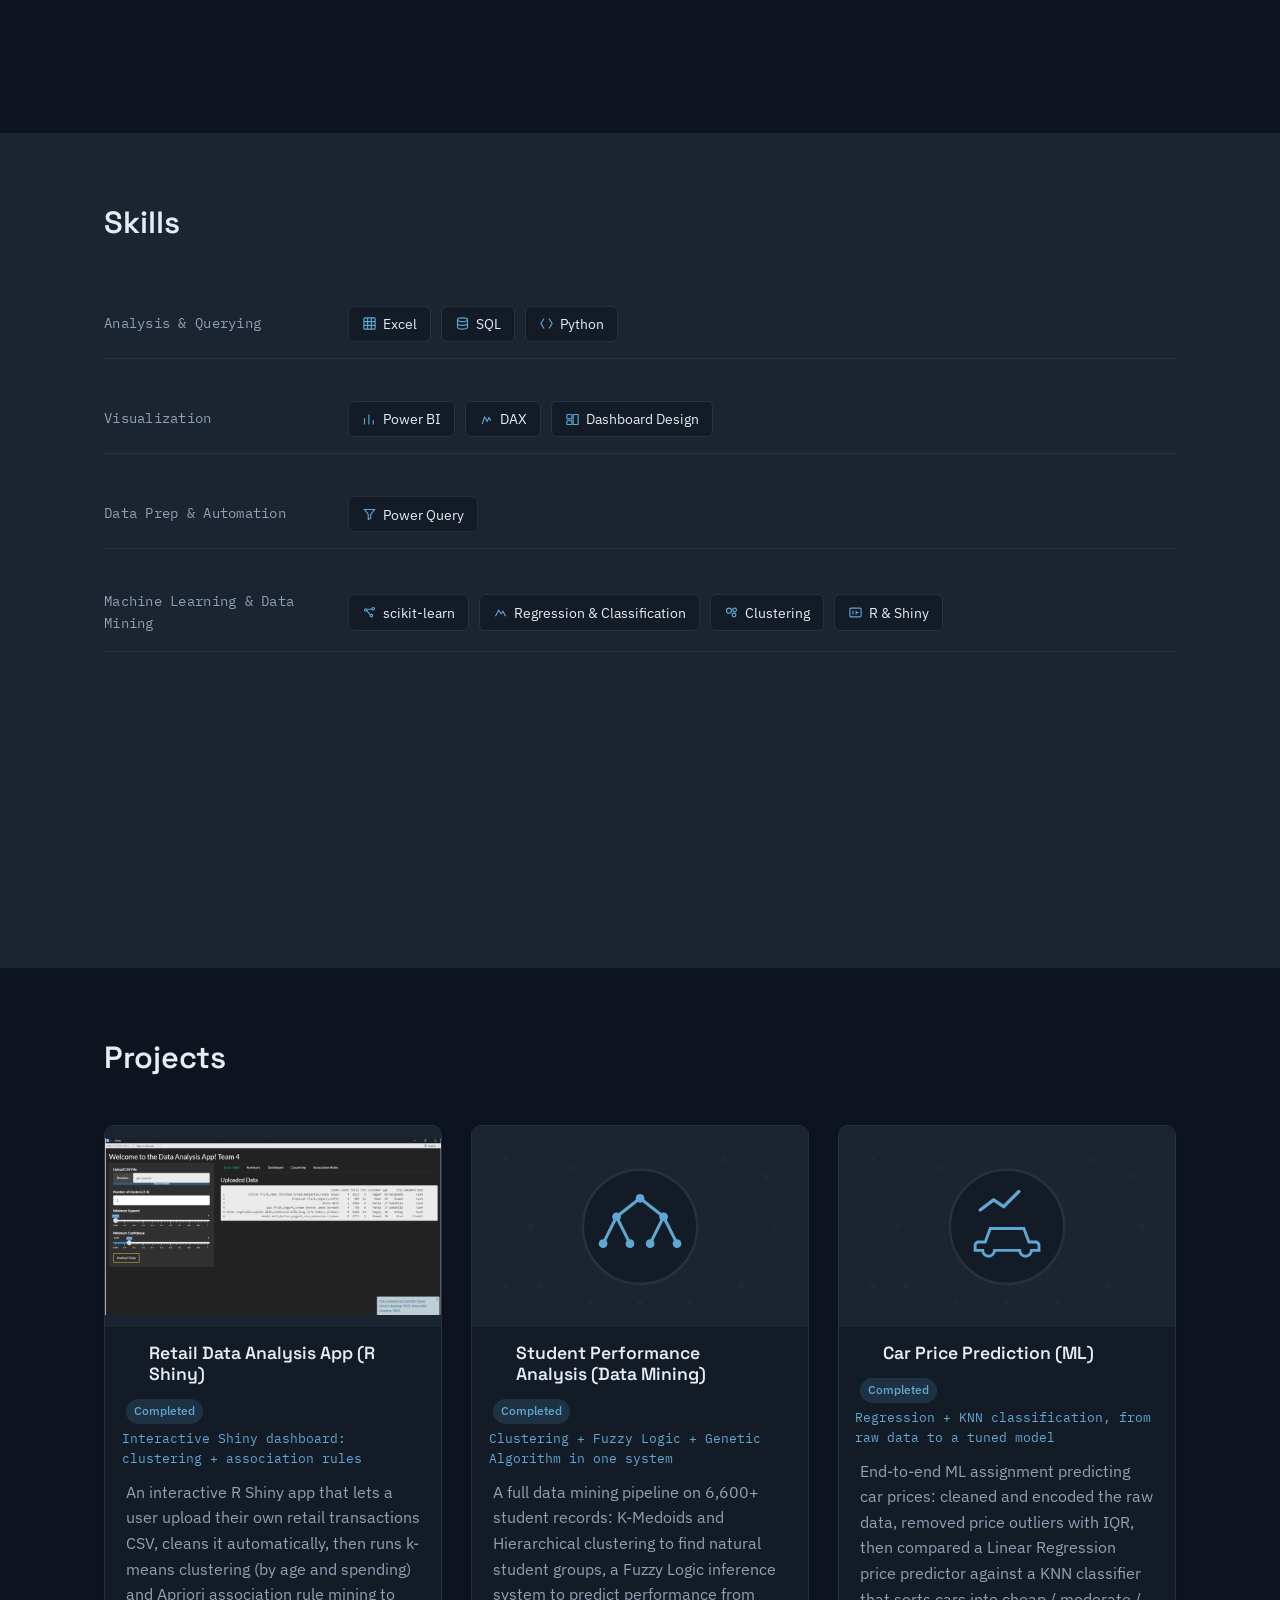
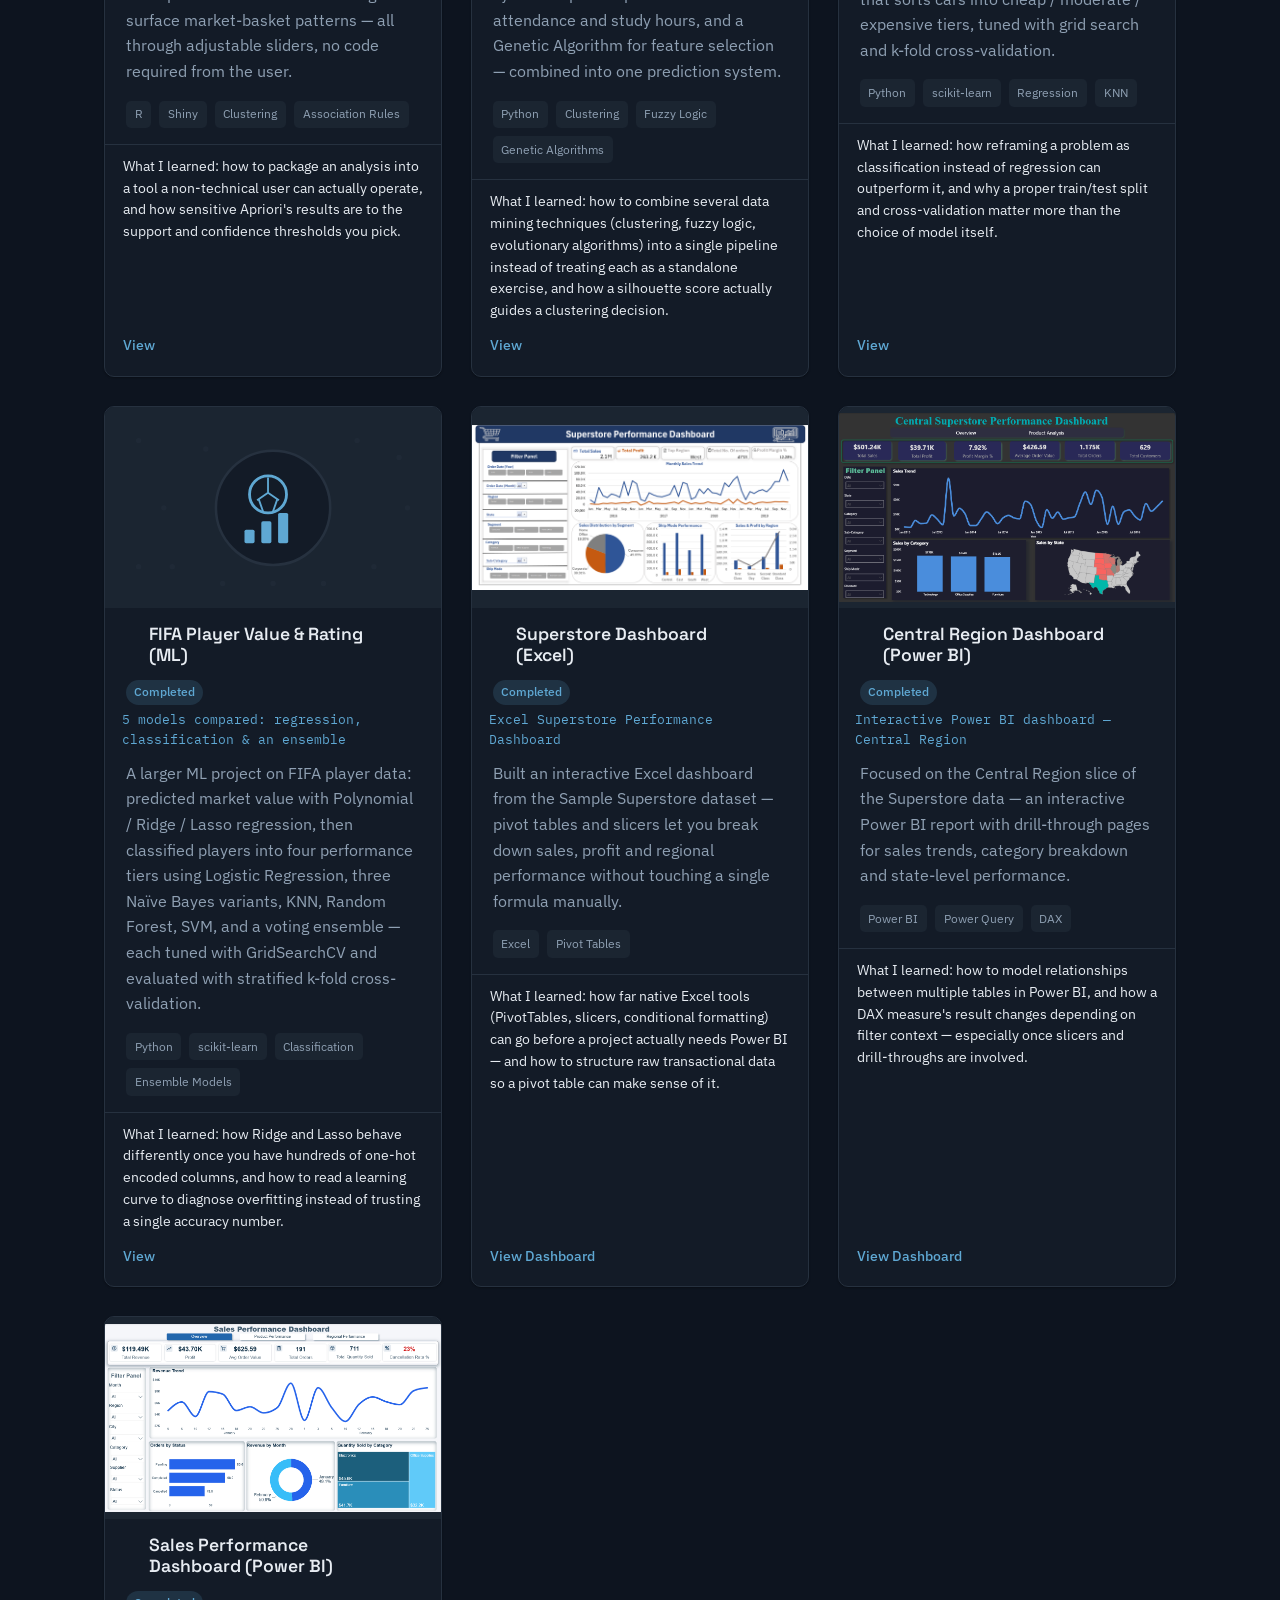
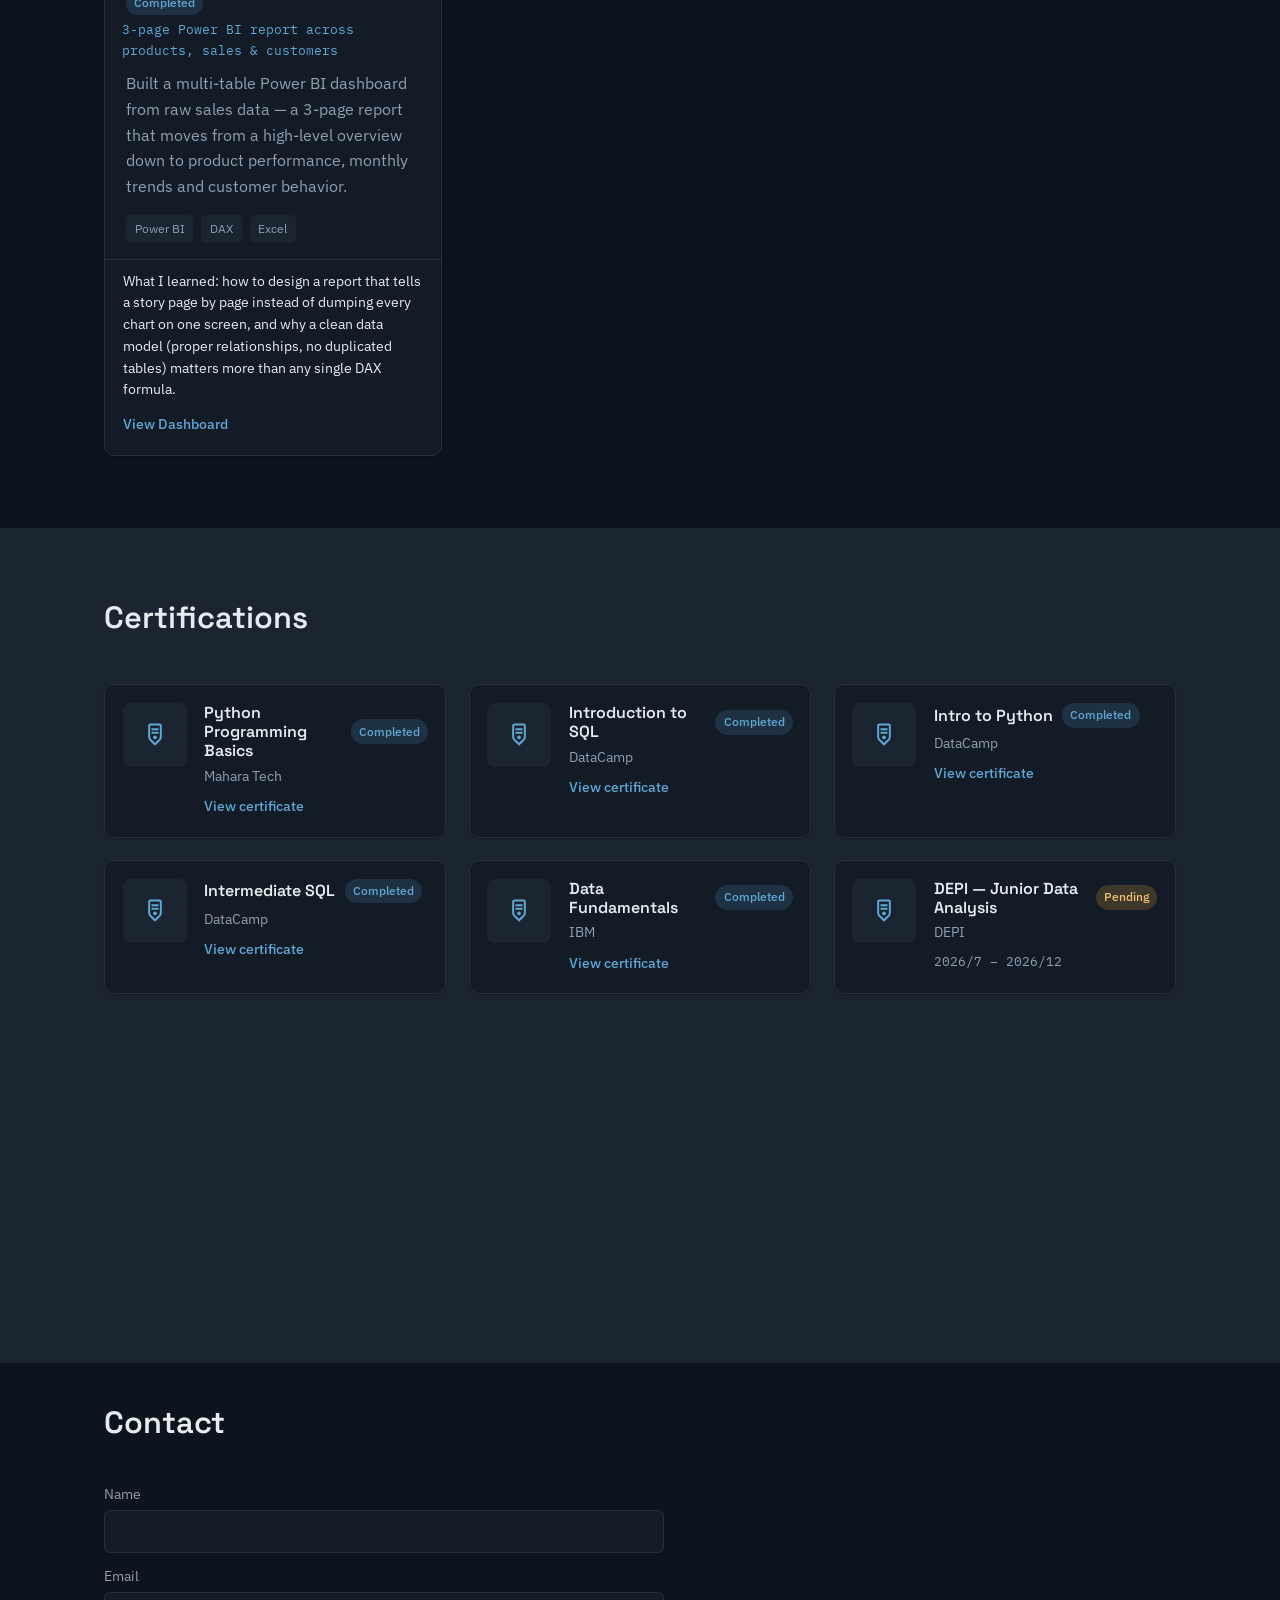
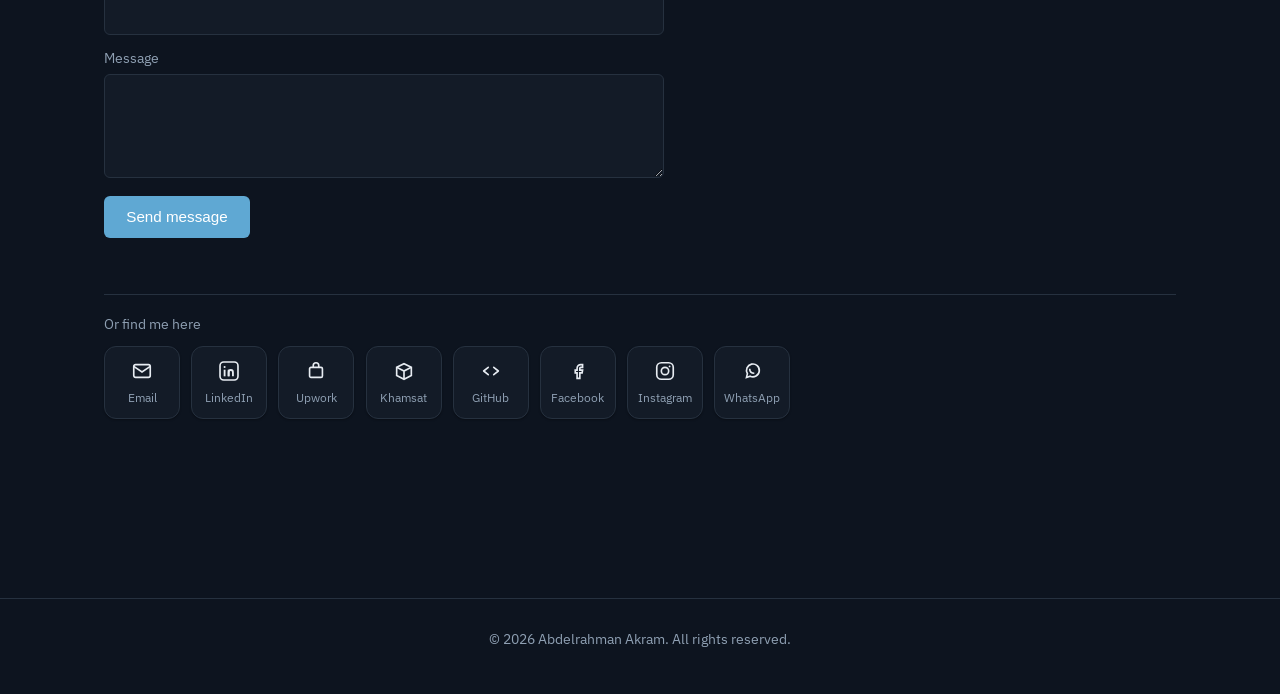
==== commit 9663aacf: "Add files via upload" ====
--- a/portfolio/index.html
+++ b/portfolio/index.html
@@ -75,7 +75,7 @@
   <!-- HERO -->
   <section id="hero" class="hero">
     <div class="hero-content">
-      <p class="hero-role" data-i18n="hero_role">Data Analyst</p>
+      <p class="hero-role"><span id="heroRoleText" data-i18n="hero_role">Data Analyst</span><span class="hero-role-cursor" aria-hidden="true"></span></p>
       <h1 data-i18n="hero_title">Your data already knows what's slowing your business down. It just hasn't told you yet.</h1>
       <p class="hero-sub" data-i18n="hero_sub">I build the dashboards that make it talk — clear numbers, and a clear next step, every time.</p>
 
@@ -94,30 +94,27 @@
       </div>
     </div>
 
-    <div class="hero-visual" aria-hidden="true">
-      <svg id="heroChart" viewBox="0 0 420 320" width="100%" height="100%">
-        <defs>
-          <linearGradient id="lineGrad" x1="0" y1="0" x2="1" y2="1">
-            <stop offset="0%" stop-color="var(--primary)"/>
-            <stop offset="100%" stop-color="var(--accent)"/>
-          </linearGradient>
-        </defs>
-        <g stroke="var(--border)" stroke-width="1">
-          <line x1="0" y1="60" x2="420" y2="60"/>
-          <line x1="0" y1="130" x2="420" y2="130"/>
-          <line x1="0" y1="200" x2="420" y2="200"/>
-          <line x1="0" y1="270" x2="420" y2="270"/>
-        </g>
-        <polyline id="heroPolyline" points="10,220 80,180 150,230 220,120 290,150 360,60 410,90"
-          fill="none" stroke="url(#lineGrad)" stroke-width="3.5" stroke-linecap="round" stroke-linejoin="round"/>
-        <circle class="hero-dot" data-i="0" cx="10" cy="220" r="4.5" fill="var(--primary)"/>
-        <circle class="hero-dot" data-i="1" cx="80" cy="180" r="4.5" fill="var(--accent)"/>
-        <circle class="hero-dot" data-i="2" cx="150" cy="230" r="4.5" fill="var(--primary)"/>
-        <circle class="hero-dot" data-i="3" cx="220" cy="120" r="4.5" fill="var(--accent)"/>
-        <circle class="hero-dot" data-i="4" cx="290" cy="150" r="4.5" fill="var(--primary)"/>
-        <circle class="hero-dot" data-i="5" cx="360" cy="60" r="4.5" fill="var(--accent)"/>
-        <circle class="hero-dot" data-i="6" cx="410" cy="90" r="4.5" fill="var(--primary)"/>
-      </svg>
+    <div class="hero-visual">
+      <div class="hero-photo-wrap" id="heroPhotoAnim">
+        <div class="hero-photo">
+          <svg class="hero-photo-fallback" viewBox="0 0 200 200" width="100%" height="100%" aria-hidden="true">
+            <rect width="200" height="200" rx="16" fill="var(--surface-2)"/>
+            <circle cx="100" cy="80" r="34" fill="var(--border)"/>
+            <path d="M40 175c8-38 40-58 60-58s52 20 60 58" fill="var(--border)"/>
+          </svg>
+          <img class="hero-photo-img" src="Photos/Photo.png" alt="Abdelrahman Akram" loading="lazy" onerror="this.style.display='none'">
+        </div>
+
+        <div class="deco-chart deco-1" aria-hidden="true">
+          <svg viewBox="0 0 24 24" width="20" height="20"><rect x="4" y="13" width="4" height="7" rx="1" fill="var(--primary)"/><rect x="10" y="7" width="4" height="13" rx="1" fill="var(--accent)"/><rect x="16" y="10" width="4" height="10" rx="1" fill="var(--primary)"/></svg>
+        </div>
+        <div class="deco-chart deco-2" aria-hidden="true">
+          <svg viewBox="0 0 24 24" width="20" height="20" fill="none" stroke="var(--primary)" stroke-width="2" stroke-linecap="round" stroke-linejoin="round"><path d="M4 16 9 9l4 5 7-9"/><circle cx="20" cy="5" r="2" fill="var(--accent)" stroke="none"/></svg>
+        </div>
+        <div class="deco-chart deco-3" aria-hidden="true">
+          <svg viewBox="0 0 24 24" width="20" height="20"><circle cx="12" cy="12" r="9" fill="none" stroke="var(--border)" stroke-width="2"/><path d="M12 3a9 9 0 0 1 8 13.2L12 12Z" fill="var(--accent)"/><path d="M12 3a9 9 0 0 0-6.5 15.1L12 12Z" fill="var(--primary)"/></svg>
+        </div>
+      </div>
     </div>
 
   </section>
@@ -151,12 +148,22 @@
       </div>
       </div>
       <div class="about-text">
+        <p class="status-pill"><span class="status-dot" aria-hidden="true"></span><span data-i18n="about_status">Open to freelance &amp; internship opportunities</span></p>
         <p data-i18n="about_p1">I'm a Computer &amp; Data Science student at Alexandria University, focused on data analytics. I like taking messy spreadsheets and turning them into dashboards that a business owner can actually use to make a decision — not just a pretty chart.</p>
         <p data-i18n="about_p2">My work sits at the intersection of analysis and automation: cleaning and modeling data, building reports in Power BI, and writing the SQL and Python behind them. I'm also building a growing interest in cybersecurity alongside my data work.</p>
         <ul class="focus-list">
-          <li data-i18n="about_focus1">Dashboards &amp; reporting for small and mid-sized businesses</li>
-          <li data-i18n="about_focus2">Data cleaning, modeling &amp; DAX</li>
-          <li data-i18n="about_focus3">Security-aware data handling</li>
+          <li>
+            <span class="focus-icon" aria-hidden="true"><svg viewBox="0 0 24 24" fill="none" stroke="currentColor" stroke-width="1.9"><rect x="3" y="3" width="7" height="10" rx="1.2"/><rect x="14" y="3" width="7" height="6" rx="1.2"/><rect x="14" y="13" width="7" height="8" rx="1.2"/><rect x="3" y="17" width="7" height="4" rx="1.2"/></svg></span>
+            <span data-i18n="about_focus1">Dashboards &amp; reporting for small and mid-sized businesses</span>
+          </li>
+          <li>
+            <span class="focus-icon" aria-hidden="true"><svg viewBox="0 0 24 24" fill="none" stroke="currentColor" stroke-width="1.9"><ellipse cx="12" cy="5.5" rx="7.5" ry="2.5"/><path d="M4.5 5.5v6c0 1.4 3.4 2.5 7.5 2.5s7.5-1.1 7.5-2.5v-6"/><path d="M4.5 11.5v6c0 1.4 3.4 2.5 7.5 2.5s7.5-1.1 7.5-2.5v-6"/></svg></span>
+            <span data-i18n="about_focus2">Data cleaning, modeling &amp; DAX</span>
+          </li>
+          <li>
+            <span class="focus-icon" aria-hidden="true"><svg viewBox="0 0 24 24" fill="none" stroke="currentColor" stroke-width="1.9"><path d="M12 3l7 3v5.2c0 4.6-3 7.7-7 9.8-4-2.1-7-5.2-7-9.8V6Z"/><path d="M9.3 12l1.9 1.9L15 10"/></svg></span>
+            <span data-i18n="about_focus3">Security-aware data handling</span>
+          </li>
         </ul>
       </div>
     </div>
@@ -549,27 +556,35 @@
       <div class="contact-links">
         <a class="icon-link" href="mailto:abdelrhmanakramibrahim1@gmail.com" title="Email" data-i18n-title="tt_email" aria-label="Email">
           <svg viewBox="0 0 24 24" fill="none" stroke="currentColor" stroke-width="1.8"><rect x="3" y="5" width="18" height="14" rx="2"/><path d="M3 7l9 6 9-6"/></svg>
+          <span class="icon-link-label" data-i18n="tt_email">Email</span>
         </a>
         <a class="icon-link" href="https://www.linkedin.com/in/abdelrhman-akram" target="_blank" rel="noopener" title="LinkedIn" aria-label="LinkedIn">
-          <svg viewBox="0 0 24 24" fill="none" stroke="currentColor" stroke-width="1.8"><rect x="3" y="3" width="18" height="18" rx="2"/><path d="M7 10v7M7 7v.01M11 17v-4.5a2 2 0 0 1 4 0V17M11 12.5v4.5"/></svg>
+          <svg viewBox="0 0 24 24" fill="none" stroke="currentColor" stroke-width="1.6"><rect x="2.2" y="2.2" width="19.6" height="19.6" rx="4"/><circle cx="7.2" cy="7.6" r="1.15" fill="currentColor" stroke="none"/><path d="M7.2 10.6v7.2" stroke-width="2"/><path d="M11.6 17.8v-4.3c0-1.6 1-2.6 2.4-2.6s2.3 1 2.3 2.6v4.3" stroke-width="2"/><path d="M11.6 10.6v7.2" stroke-width="2"/></svg>
+          <span class="icon-link-label">LinkedIn</span>
         </a>
         <a class="icon-link" href="https://www.upwork.com/freelancers/~019420324386105cad?mp_source=share" target="_blank" rel="noopener" title="Upwork" aria-label="Upwork">
           <svg viewBox="0 0 24 24" fill="none" stroke="currentColor" stroke-width="1.8"><rect x="5" y="8" width="14" height="11" rx="1.5"/><path d="M9 8V6a3 3 0 0 1 6 0v2"/></svg>
+          <span class="icon-link-label">Upwork</span>
         </a>
         <a class="icon-link" href="https://khamsat.com/user/abdelrahman_akram_1" target="_blank" rel="noopener" title="Khamsat" aria-label="Khamsat">
           <svg viewBox="0 0 24 24" fill="none" stroke="currentColor" stroke-width="1.8"><path d="M4 8l8-4 8 4v9l-8 4-8-4Z"/><path d="M4 8l8 4 8-4M12 12v9"/></svg>
+          <span class="icon-link-label">Khamsat</span>
         </a>
         <a class="icon-link" href="https://github.com/AbdelrhmanAkram1" target="_blank" rel="noopener" title="GitHub" aria-label="GitHub">
-          <svg viewBox="0 0 24 24" fill="none" stroke="currentColor" stroke-width="1.8"><circle cx="6" cy="7" r="2.2"/><circle cx="18" cy="7" r="2.2"/><circle cx="12" cy="17" r="2.2"/><path d="M7.8 8.5 10.5 15M16.2 8.5 13.5 15"/></svg>
+          <svg viewBox="0 0 24 24" fill="none" stroke="currentColor" stroke-width="1.8" stroke-linecap="round" stroke-linejoin="round"><path d="M9 8 4 12l5 4"/><path d="M15 8l5 4-5 4"/></svg>
+          <span class="icon-link-label">GitHub</span>
         </a>
         <a class="icon-link" href="https://www.facebook.com/ahdelrhman.akram" target="_blank" rel="noopener" title="Facebook" aria-label="Facebook">
           <svg viewBox="0 0 24 24" fill="none" stroke="currentColor" stroke-width="1.8"><path d="M15 8h2V5h-2a4 4 0 0 0-4 4v2H9v3h2v6h3v-6h2.5l.5-3H14V9c0-.6.4-1 1-1Z"/></svg>
+          <span class="icon-link-label">Facebook</span>
         </a>
         <a class="icon-link" href="https://www.instagram.com/abdelrahmanakram.1/" target="_blank" rel="noopener" title="Instagram" aria-label="Instagram">
           <svg viewBox="0 0 24 24" fill="none" stroke="currentColor" stroke-width="1.8"><rect x="3" y="3" width="18" height="18" rx="5"/><circle cx="12" cy="12" r="4"/><circle cx="17" cy="7" r="1" fill="currentColor" stroke="none"/></svg>
+          <span class="icon-link-label">Instagram</span>
         </a>
         <a class="icon-link" href="https://wa.me/201099018213" target="_blank" rel="noopener" title="WhatsApp" aria-label="WhatsApp">
           <svg viewBox="0 0 24 24" fill="none" stroke="currentColor" stroke-width="1.8"><path d="M6 19l1-4a7 7 0 1 1 3 2.7Z"/><path d="M9.5 9.5c0 3 2 5 5 5"/></svg>
+          <span class="icon-link-label">WhatsApp</span>
         </a>
       </div>
     </div>
--- a/portfolio/styles.css
+++ b/portfolio/styles.css
@@ -37,11 +37,29 @@
 html{scroll-behavior:smooth;}
 body{
   margin:0;
-  background:var(--bg);
+  background-color:var(--bg);
+  background-image:
+    radial-gradient(560px circle at 12% -6%, color-mix(in srgb, var(--primary) 20%, transparent), transparent 62%),
+    radial-gradient(480px circle at 100% 22%, color-mix(in srgb, var(--accent) 15%, transparent), transparent 60%),
+    radial-gradient(520px circle at 8% 78%, color-mix(in srgb, var(--primary) 10%, transparent), transparent 60%);
+  background-repeat:no-repeat;
+  background-attachment:fixed;
+  background-position:12% -6%, 100% 22%, 8% 78%;
+  animation:bgDrift 26s ease-in-out infinite alternate;
   color:var(--text);
   font-family:var(--font-body);
   line-height:1.6;
-  transition:background .25s ease, color .25s ease;
+  transition:background-color .25s ease, color .25s ease;
+}
+@keyframes bgDrift{
+  0%{ background-position:12% -6%, 100% 22%, 8% 78%; }
+  100%{ background-position:18% 2%, 94% 30%, 14% 84%; }
+}
+@media (prefers-reduced-motion: reduce){
+  body{animation:none;}
+}
+@media (max-width: 700px){
+  body{background-attachment:scroll;}
 }
 h1,h2,h3{
   font-family:var(--font-head);
@@ -116,7 +134,51 @@
 .stat{display:flex; flex-direction:column;}
 .stat-num{font-family:var(--font-mono); font-size:1.4rem; color:var(--primary); font-weight:500;}
 .stat span:last-child{font-size:.85rem; color:var(--text-muted);}
-.hero-visual{width:100%;}
+.hero-visual{width:100%; display:flex; align-items:center; justify-content:center;}
+
+/* Hero role — typewriter line */
+.hero-role{display:flex; align-items:baseline; gap:.15em; min-height:1.4em;}
+.hero-role-cursor{
+  display:inline-block; width:2px; height:1em; background:var(--primary);
+  animation:cursorBlink 1s step-end infinite;
+}
+@keyframes cursorBlink{ 0%,100%{opacity:1;} 50%{opacity:0;} }
+@media (prefers-reduced-motion: reduce){ .hero-role-cursor{animation:none;} }
+
+.hero-content{
+  opacity:0; transform:translateY(16px);
+  animation:heroContentIn .8s cubic-bezier(.2,.7,.3,1) forwards;
+}
+@keyframes heroContentIn{ to{ opacity:1; transform:translateY(0); } }
+
+/* Hero photo */
+.hero-photo-wrap{
+  position:relative; width:100%; max-width:340px; perspective:1000px;
+  opacity:0; transform:translateY(20px) scale(.96);
+  animation:heroPhotoIn .9s cubic-bezier(.2,.7,.3,1) .25s forwards;
+}
+@keyframes heroPhotoIn{ to{ opacity:1; transform:translateY(0) scale(1); } }
+.hero-photo-wrap::before{
+  content:"";
+  position:absolute; inset:-14px; border-radius:28px; z-index:-1;
+  background:conic-gradient(from 0deg, var(--primary), var(--accent), transparent 55%, var(--primary));
+  filter:blur(16px); opacity:.5;
+  animation:ringSpin 9s linear infinite;
+}
+.hero-photo{
+  width:100%; aspect-ratio:4/5; border-radius:20px; position:relative; overflow:hidden;
+  transform:rotateY(8deg) rotateX(4deg);
+  box-shadow: -18px 22px 46px rgba(0,0,0,.35), 0 0 0 1px var(--border);
+  transition:transform .15s ease-out, box-shadow .15s ease-out;
+  transform-style:preserve-3d; will-change:transform, box-shadow;
+}
+.hero-photo-fallback{position:absolute; inset:0;}
+.hero-photo-img{position:absolute; inset:0; width:100%; height:100%; object-fit:cover; display:block;}
+@media (prefers-reduced-motion: reduce){
+  .hero-content, .hero-photo-wrap{animation:none; opacity:1; transform:none;}
+  .hero-photo-wrap::before{animation:none;}
+  .hero-photo{transition:none;}
+}
 
 /* Sections */
 .section{
@@ -200,14 +262,35 @@
 @media (hover: none){
   .about-photo-wrap::before{animation-duration:14s;}
 }
-.focus-list{list-style:none; padding-inline-start:0; margin-top:1.4em;}
+.focus-list{list-style:none; padding-inline-start:0; margin-top:1.4em; display:flex; flex-direction:column; gap:.7em;}
 .focus-list li{
-  position:relative; padding-inline-start:1.3em; margin-bottom:.6em; color:var(--text);
-}
-.focus-list li::before{
-  content:""; position:absolute; inset-inline-start:0; top:.55em;
-  width:6px; height:6px; background:var(--primary);
-}
+  display:flex; align-items:flex-start; gap:.7em; color:var(--text);
+}
+.focus-icon{
+  flex-shrink:0; width:30px; height:30px; margin-top:.05em; border-radius:8px;
+  display:flex; align-items:center; justify-content:center;
+  background:color-mix(in srgb, var(--primary) 14%, transparent); color:var(--primary);
+}
+.focus-icon svg{width:16px; height:16px;}
+
+/* About status line */
+.status-pill{
+  display:inline-flex; align-items:center; gap:.5em;
+  font-size:.85rem; color:var(--text-muted);
+  background:var(--surface); border:1px solid var(--border); border-radius:20px;
+  padding:.4em .9em .4em .7em; margin-bottom:1.2em;
+}
+.status-dot{
+  width:8px; height:8px; border-radius:50%; background:#3FBF7F; flex-shrink:0;
+  box-shadow:0 0 0 0 rgba(63,191,127,.6);
+  animation:statusPulse 2.2s ease-out infinite;
+}
+@keyframes statusPulse{
+  0%{ box-shadow:0 0 0 0 rgba(63,191,127,.5); }
+  70%{ box-shadow:0 0 0 7px rgba(63,191,127,0); }
+  100%{ box-shadow:0 0 0 0 rgba(63,191,127,0); }
+}
+@media (prefers-reduced-motion: reduce){ .status-dot{animation:none;} }
 
 /* Skills */
 .skills-list{display:flex; flex-direction:column; gap:1.6em;}
@@ -340,16 +423,22 @@
 
 .contact-links-wrap{margin-top:1.4em; padding-top:1.2em; border-top:1px solid var(--border);}
 .contact-links-label{font-size:.85rem; color:var(--text-muted); margin-bottom:.8em;}
-.contact-links{display:flex; flex-wrap:wrap; gap:.9em;}
+.contact-links{display:flex; flex-wrap:wrap; gap:.7em;}
 .icon-link{
-  display:flex; align-items:center; justify-content:center;
-  width:48px; height:48px; border-radius:10px;
+  display:flex; flex-direction:column; align-items:center; justify-content:center; gap:.4em;
+  width:76px; padding:.8em .4em .7em; border-radius:12px;
   background:var(--surface); border:1px solid var(--border); color:var(--text);
-  box-shadow:var(--shadow);
-  transition:color .2s ease, border-color .2s ease, background .2s ease;
-}
-.icon-link svg{width:21px; height:21px; stroke-width:1.9;}
-.icon-link:hover{color:var(--primary); border-color:var(--primary); background:var(--surface-2);}
+  box-shadow:var(--shadow); text-decoration:none;
+  transition:color .2s ease, border-color .2s ease, background .2s ease, transform .15s ease;
+}
+.icon-link svg{width:22px; height:22px; stroke-width:1.8; flex-shrink:0;}
+.icon-link-label{font-size:.72rem; color:var(--text-muted); transition:color .2s ease;}
+.icon-link:hover{color:var(--primary); border-color:var(--primary); background:var(--surface-2); transform:translateY(-2px);}
+.icon-link:hover .icon-link-label{color:var(--primary);}
+@media (max-width: 480px){
+  .icon-link{width:64px; padding:.65em .3em .55em;}
+  .icon-link-label{font-size:.66rem;}
+}
 
 /* Footer */
 .site-footer{
@@ -364,6 +453,7 @@
 @media (max-width: 860px){
   .hero{grid-template-columns:1fr; padding-top:3em;}
   .hero-visual{order:-1; max-width:320px; margin-inline:auto;}
+  .hero-photo-wrap{max-width:220px;}
   .about-grid{grid-template-columns:1fr;}
   .about-photo{width:140px;}
   .about-photo-wrap{width:140px;}
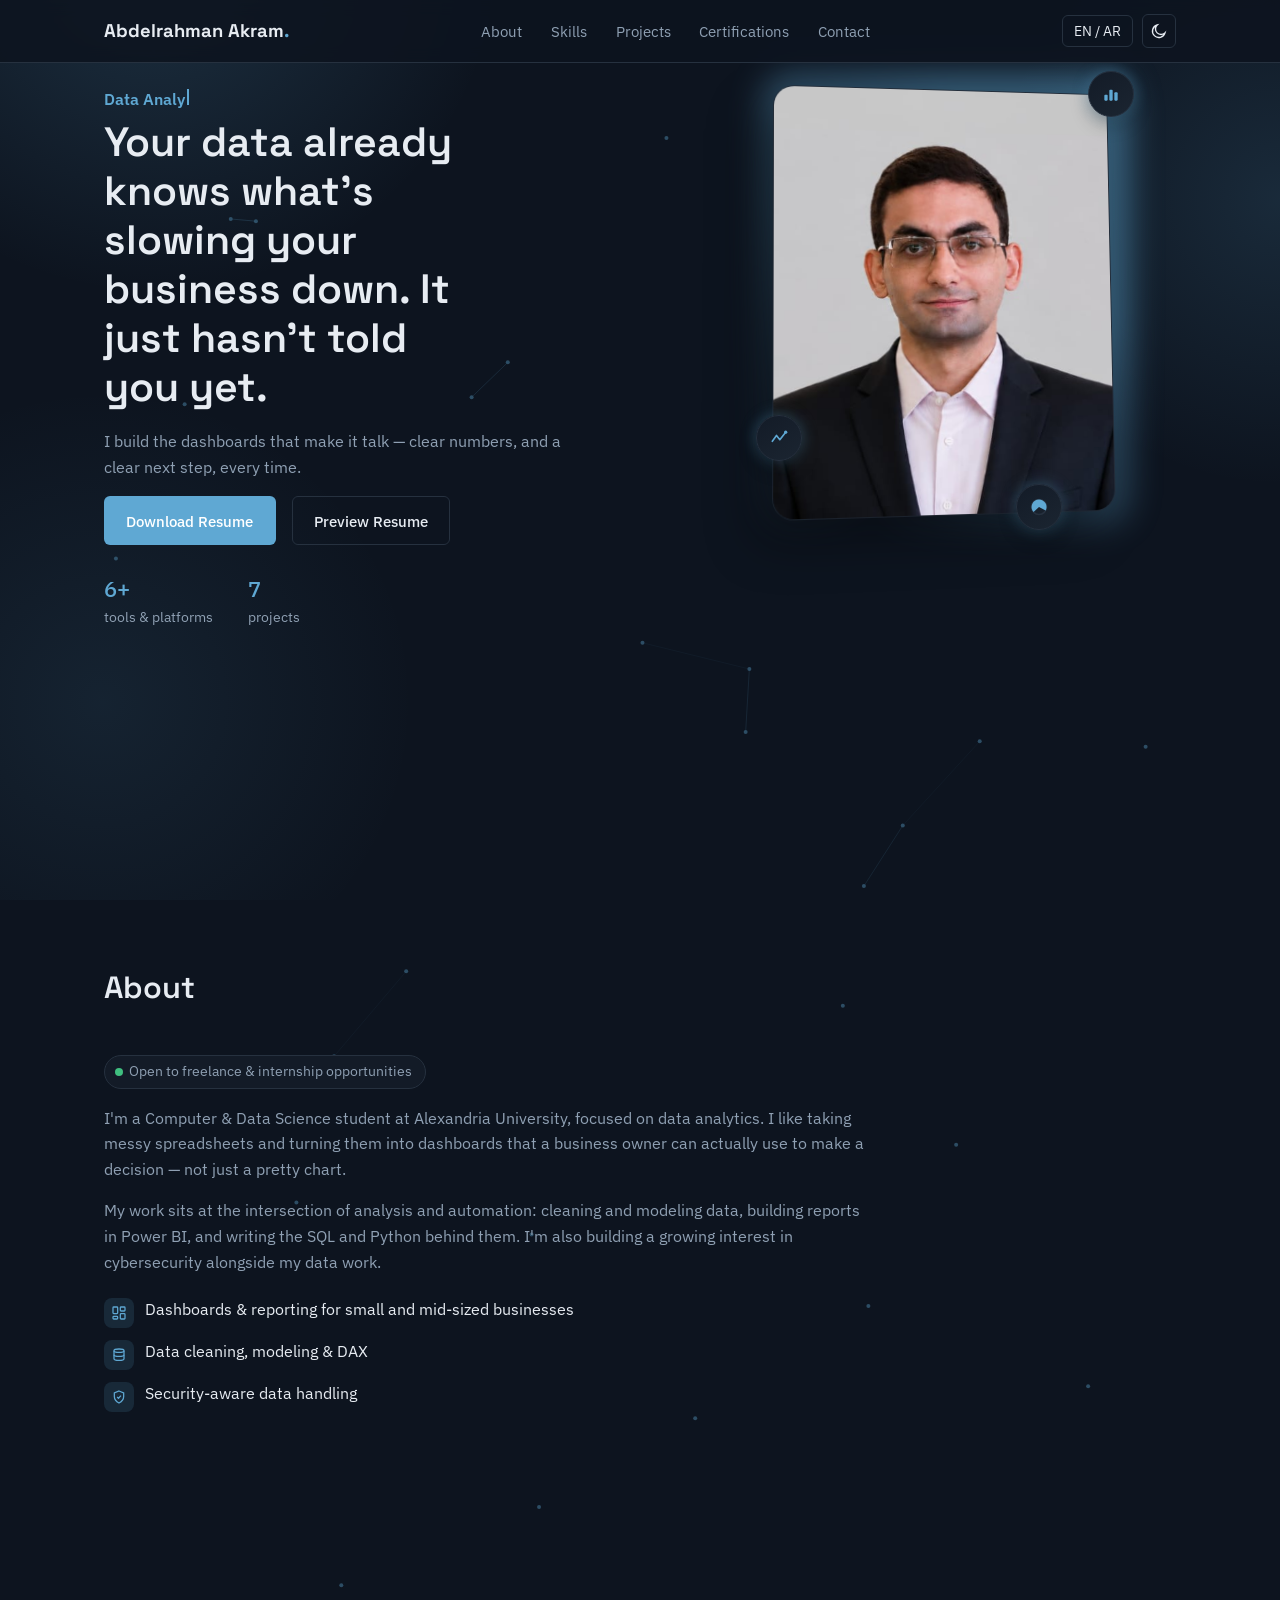
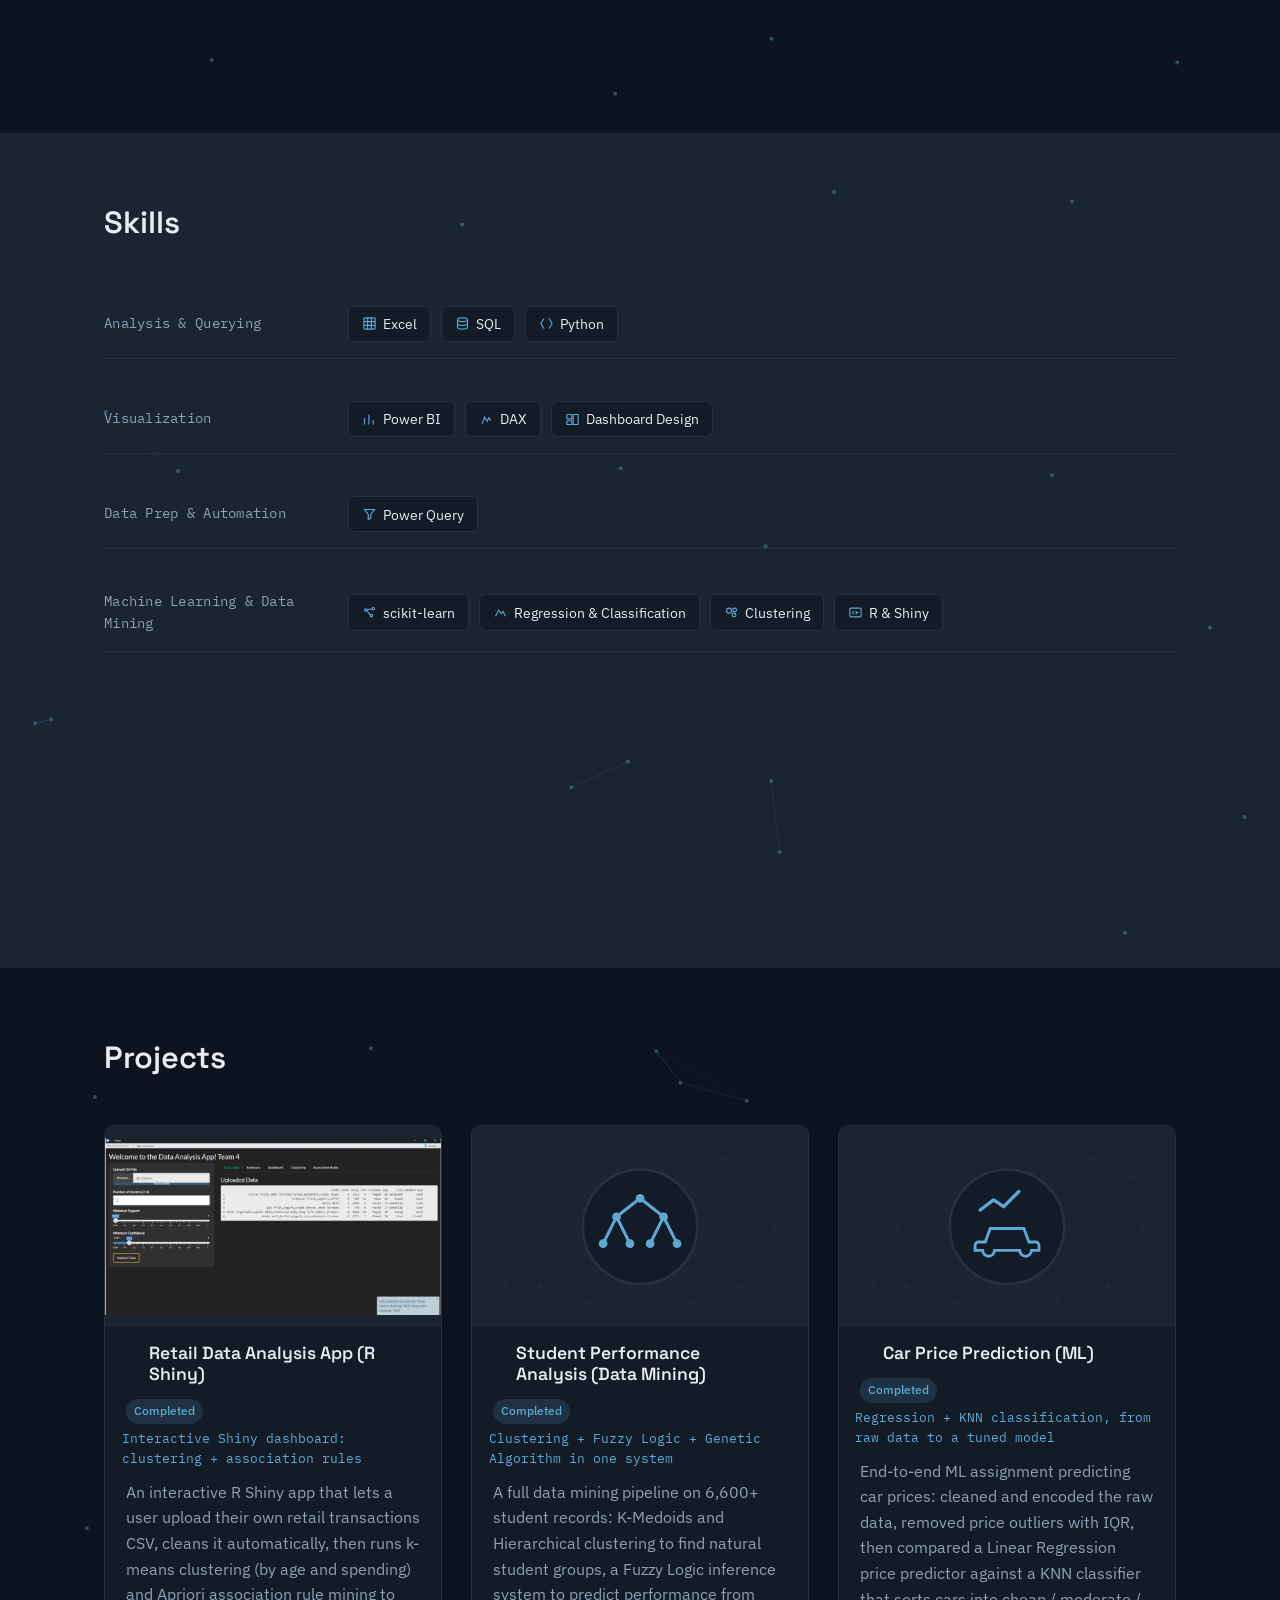
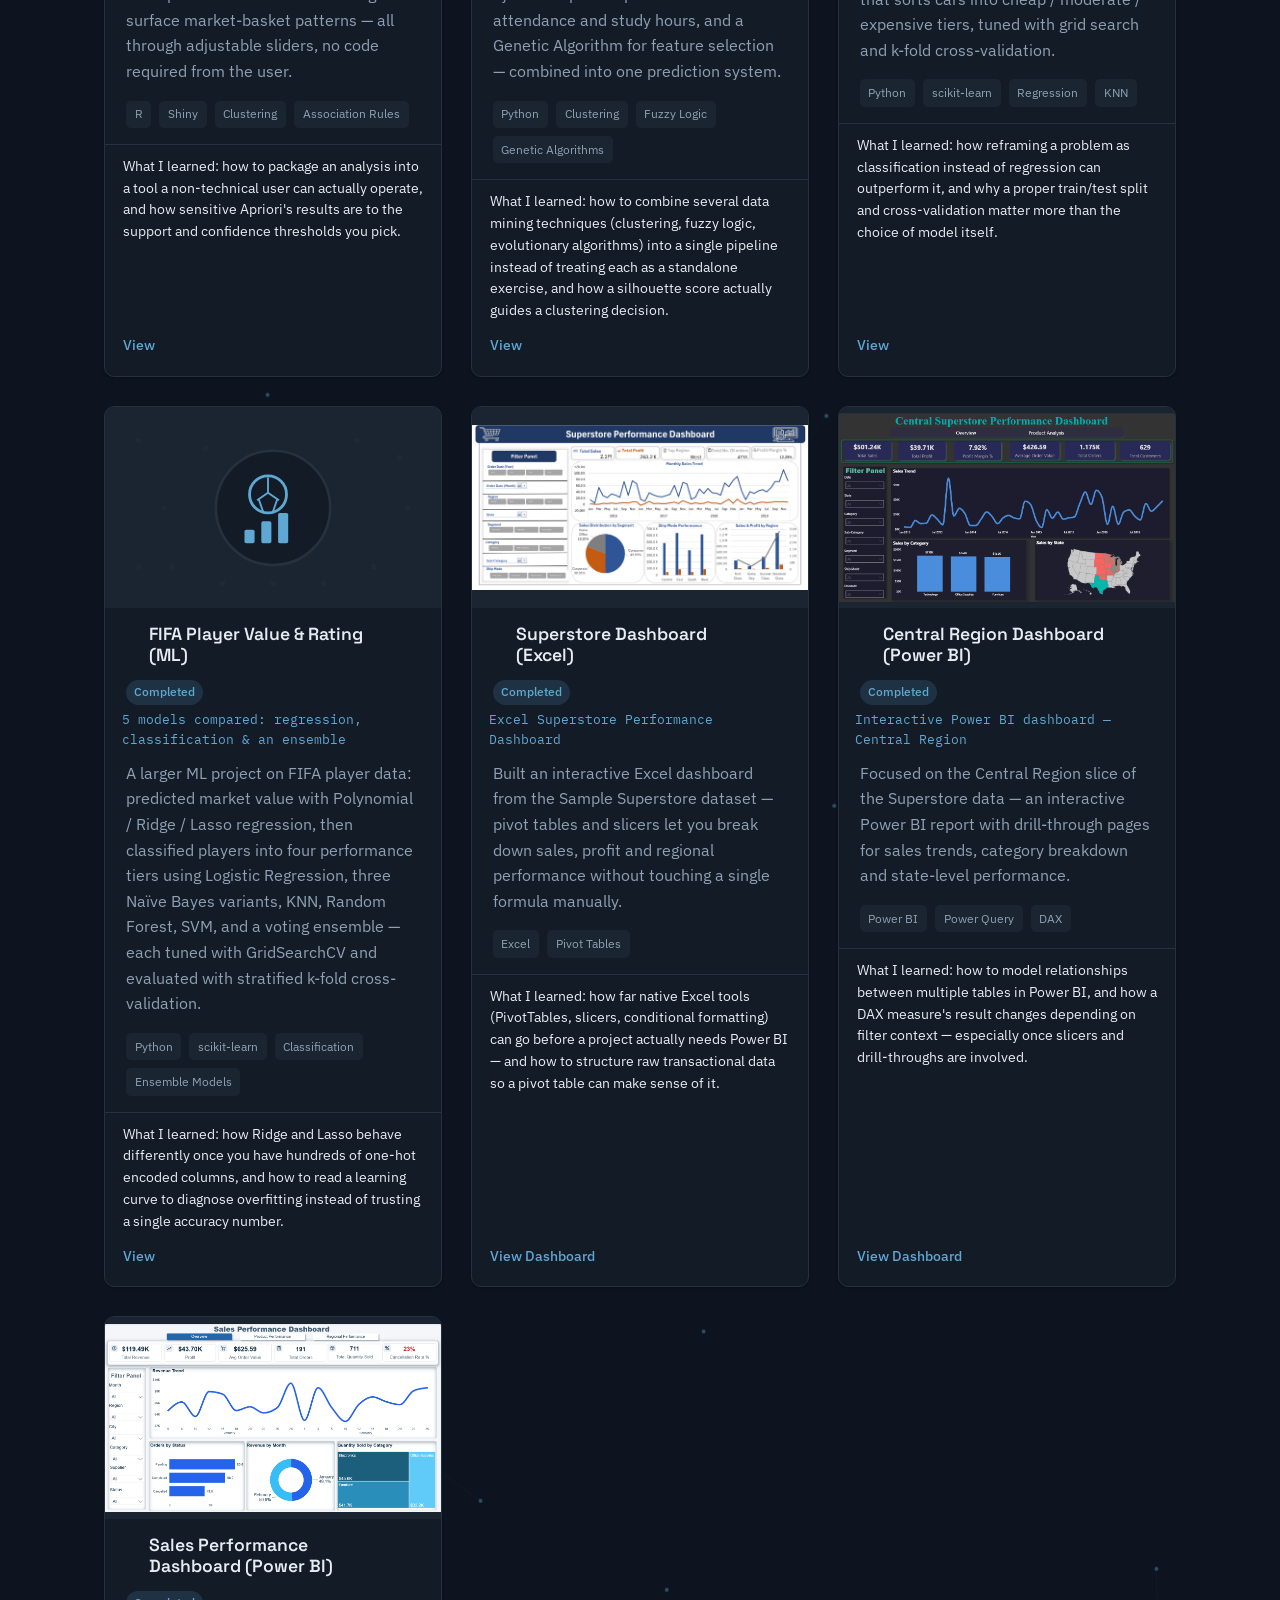
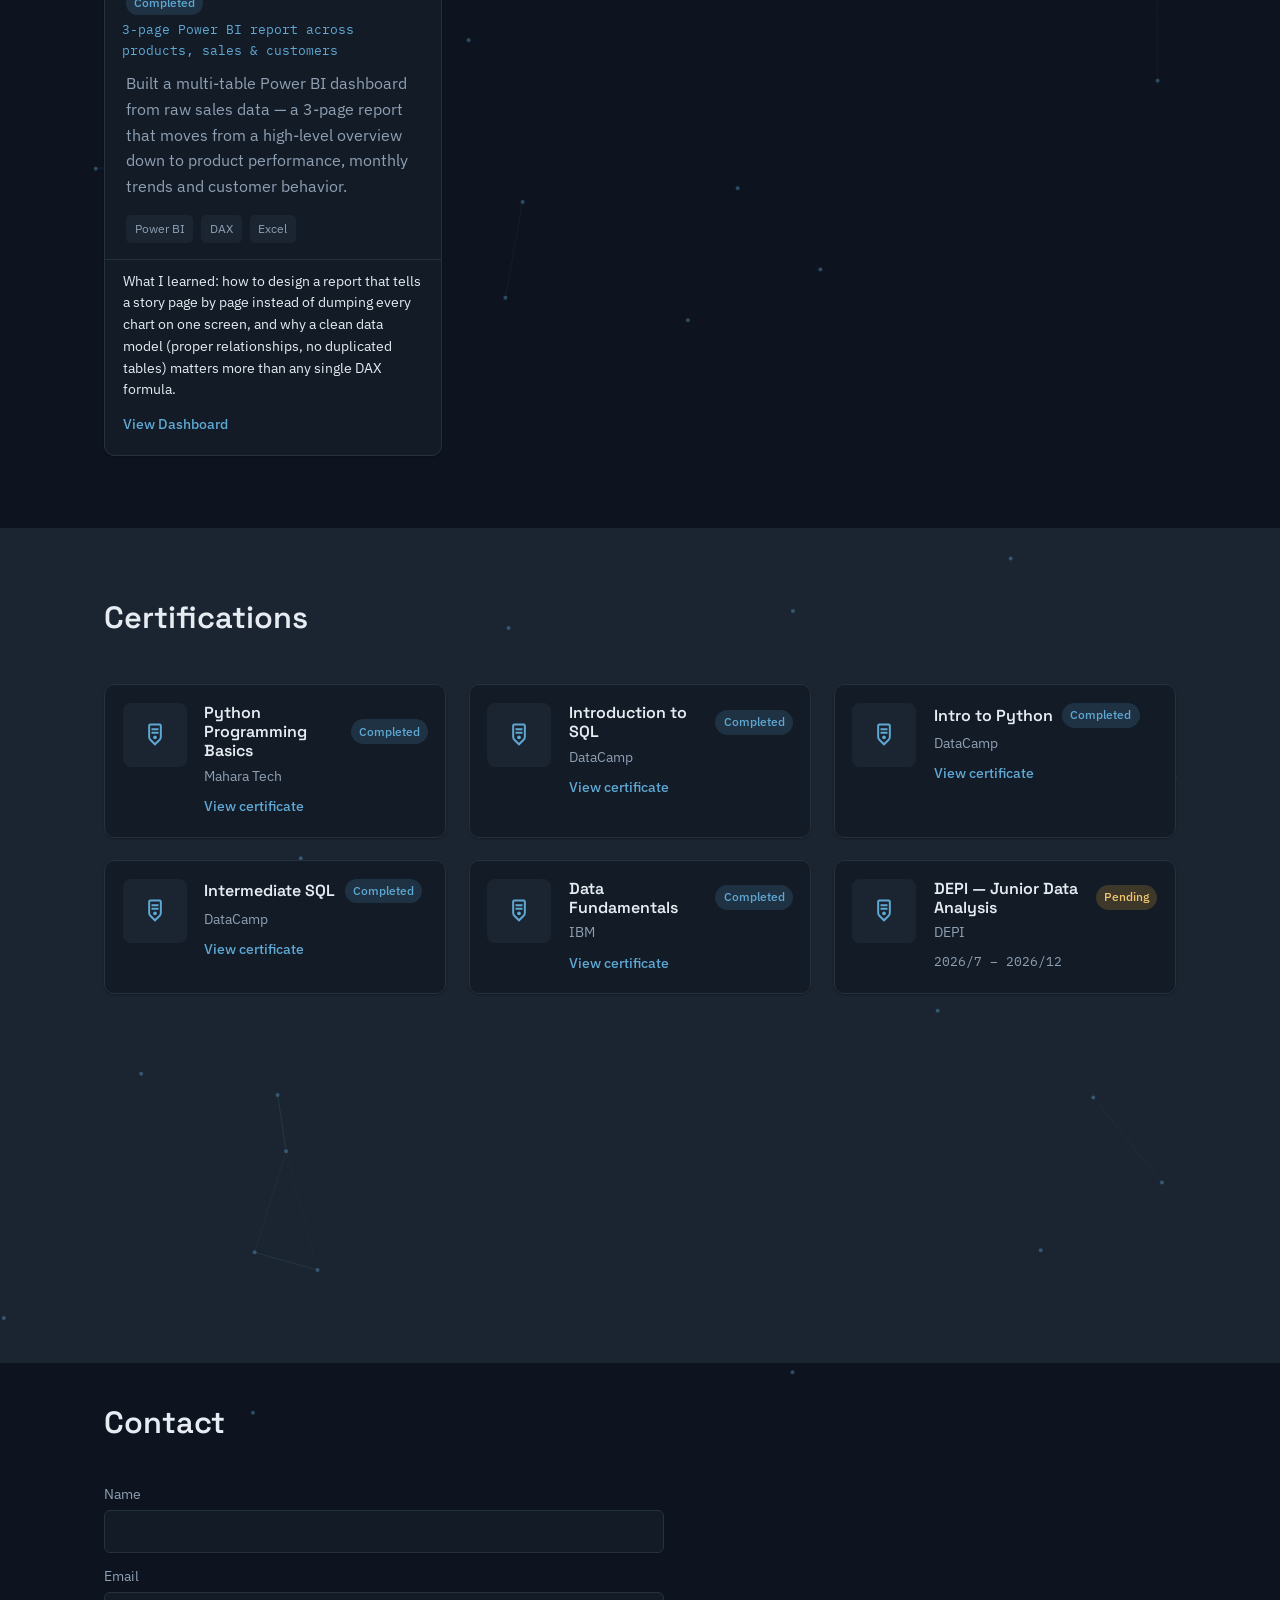
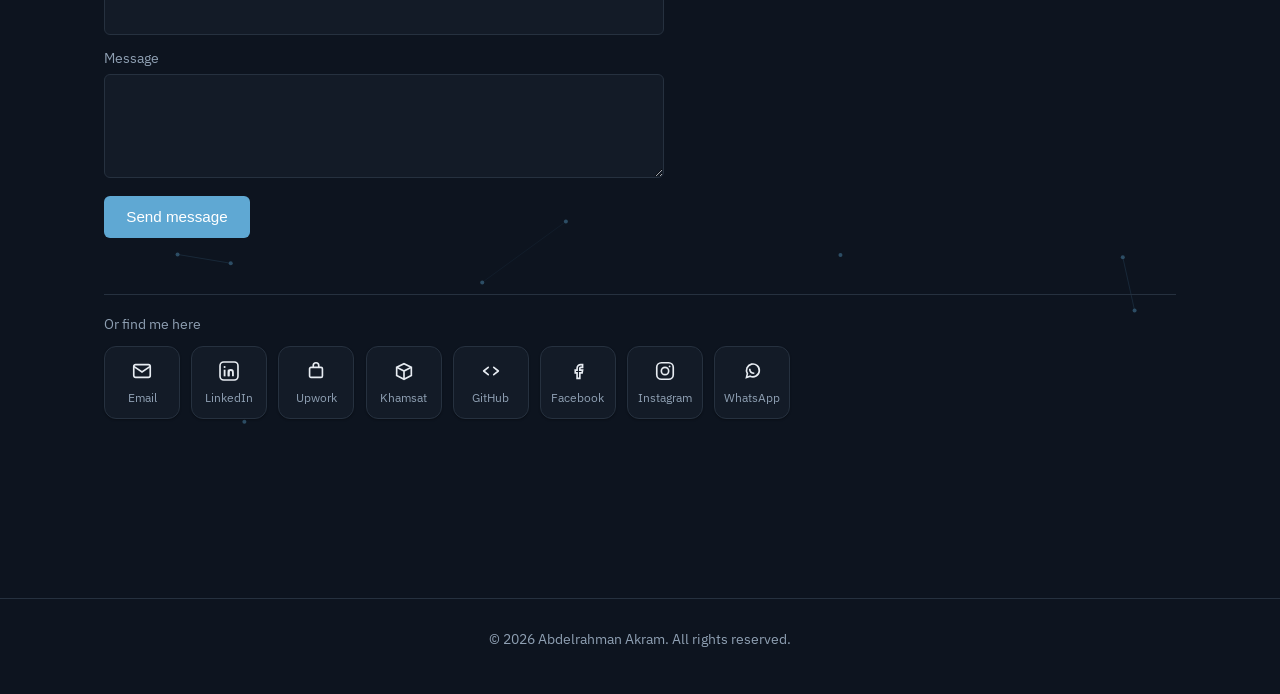
==== commit 4d33a9a3: "Add files via upload" ====
--- a/portfolio/index.html
+++ b/portfolio/index.html
@@ -74,6 +74,7 @@
 
   <!-- HERO -->
   <section id="hero" class="hero">
+    <canvas id="dataCanvas" class="data-canvas hero-canvas" aria-hidden="true"></canvas>
     <div class="hero-content">
       <p class="hero-role"><span id="heroRoleText" data-i18n="hero_role">Data Analyst</span><span class="hero-role-cursor" aria-hidden="true"></span></p>
       <h1 data-i18n="hero_title">Your data already knows what's slowing your business down. It just hasn't told you yet.</h1>
@@ -121,32 +122,11 @@
 
   <!-- ABOUT -->
   <section id="about" class="section">
+    <canvas class="data-canvas" aria-hidden="true"></canvas>
     <div class="section-head">
       <h2 data-i18n="about_h2">About</h2>
     </div>
     <div class="about-grid">
-      <div class="about-photo-anim" id="aboutPhotoAnim">
-      <div class="about-photo-wrap">
-        <div class="about-photo">
-          <svg class="about-photo-fallback" viewBox="0 0 200 200" width="100%" height="100%" aria-hidden="true">
-            <rect width="200" height="200" rx="16" fill="var(--surface-2)"/>
-            <circle cx="100" cy="80" r="34" fill="var(--border)"/>
-            <path d="M40 175c8-38 40-58 60-58s52 20 60 58" fill="var(--border)"/>
-          </svg>
-          <img class="about-photo-img" src="Photos/Photo.png" alt="Abdelrahman Akram" loading="lazy" onerror="this.style.display='none'">
-        </div>
-
-        <div class="deco-chart deco-1" aria-hidden="true">
-          <svg viewBox="0 0 24 24" width="20" height="20"><rect x="4" y="13" width="4" height="7" rx="1" fill="var(--primary)"/><rect x="10" y="7" width="4" height="13" rx="1" fill="var(--accent)"/><rect x="16" y="10" width="4" height="10" rx="1" fill="var(--primary)"/></svg>
-        </div>
-        <div class="deco-chart deco-2" aria-hidden="true">
-          <svg viewBox="0 0 24 24" width="20" height="20" fill="none" stroke="var(--primary)" stroke-width="2" stroke-linecap="round" stroke-linejoin="round"><path d="M4 16 9 9l4 5 7-9"/><circle cx="20" cy="5" r="2" fill="var(--accent)" stroke="none"/></svg>
-        </div>
-        <div class="deco-chart deco-3" aria-hidden="true">
-          <svg viewBox="0 0 24 24" width="20" height="20"><circle cx="12" cy="12" r="9" fill="none" stroke="var(--border)" stroke-width="2"/><path d="M12 3a9 9 0 0 1 8 13.2L12 12Z" fill="var(--accent)"/><path d="M12 3a9 9 0 0 0-6.5 15.1L12 12Z" fill="var(--primary)"/></svg>
-        </div>
-      </div>
-      </div>
       <div class="about-text">
         <p class="status-pill"><span class="status-dot" aria-hidden="true"></span><span data-i18n="about_status">Open to freelance &amp; internship opportunities</span></p>
         <p data-i18n="about_p1">I'm a Computer &amp; Data Science student at Alexandria University, focused on data analytics. I like taking messy spreadsheets and turning them into dashboards that a business owner can actually use to make a decision — not just a pretty chart.</p>
@@ -171,6 +151,7 @@
 
   <!-- SKILLS -->
   <section id="skills" class="section alt">
+    <canvas class="data-canvas" aria-hidden="true"></canvas>
     <div class="section-head">
       <h2 data-i18n="skills_h2">Skills</h2>
     </div>
@@ -211,6 +192,7 @@
 
   <!-- PROJECTS -->
   <section id="projects" class="section">
+    <canvas class="data-canvas" aria-hidden="true"></canvas>
     <div class="section-head">
       <h2 data-i18n="projects_h2">Projects</h2>
     </div>
@@ -438,6 +420,7 @@
 
   <!-- CERTIFICATIONS -->
   <section id="certifications" class="section alt">
+    <canvas class="data-canvas" aria-hidden="true"></canvas>
     <div class="section-head">
       <h2 data-i18n="certs_h2">Certifications</h2>
     </div>
@@ -532,6 +515,7 @@
 
   <!-- CONTACT -->
   <section id="contact" class="section">
+    <canvas class="data-canvas" aria-hidden="true"></canvas>
     <div class="section-head">
       <h2 data-i18n="contact_h2">Contact</h2>
     </div>
--- a/portfolio/styles.css
+++ b/portfolio/styles.css
@@ -125,7 +125,14 @@
   padding:1.5em 1.5em 2.5em;
   display:grid; grid-template-columns:1.1fr .9fr; gap:3em; align-items:start;
   scroll-margin-top:65px;
-}
+  position:relative;
+}
+.data-canvas{
+  position:absolute; inset:0; width:100%; height:100%;
+  z-index:0; pointer-events:none; opacity:.45;
+}
+html[data-theme="light"] .data-canvas{opacity:.7;}
+.hero-content, .hero-visual{position:relative; z-index:1;}
 .hero-role{color:var(--primary); font-weight:600; margin-bottom:.3em;}
 .hero h1{font-size:clamp(1.7rem, 3.2vw, 2.7rem); max-width:14ch; margin-bottom:.4em;}
 .hero-sub{max-width:46ch; margin-bottom:.6em;}
@@ -186,45 +193,27 @@
   min-height:calc(100vh - 65px);
   display:flex; flex-direction:column; justify-content:flex-start;
   scroll-margin-top:65px;
+  position:relative;
 }
 .section.alt{background:var(--surface-2);}
 .section.alt{max-width:none; padding-inline:0;}
 .section.alt > *{max-width:1120px; margin-inline:auto; padding-inline:1.5em; width:100%;}
+.section.alt > .data-canvas{max-width:none; padding-inline:0; margin-inline:0;}
+.section > .section-head,
+.section > .about-grid,
+.section > .skills-list,
+.section > .projects-grid,
+.section > .certs-grid,
+.section > .contact-grid,
+.section > .contact-links-wrap{position:relative; z-index:1;}
 .section-head{margin-bottom:2em;}
 .section-head h2{font-size:clamp(1.4rem, 2.4vw, 2rem);}
 #contact.section{padding-block:2.6em;}
 #contact .section-head{margin-bottom:1.2em;}
 
 /* About */
-.about-grid{display:grid; grid-template-columns:220px 1fr; gap:3em; align-items:start;}
-.about-photo{width:220px; aspect-ratio:1/1; position:relative; border-radius:16px; overflow:hidden;}
-.about-photo-fallback{position:absolute; inset:0;}
-.about-photo-img{position:absolute; inset:0; width:100%; height:100%; object-fit:cover; display:block;}
-.about-photo-anim{
-  opacity:0; transform:translateY(26px) scale(.93);
-  transition:opacity .8s cubic-bezier(.2,.7,.3,1), transform .8s cubic-bezier(.2,.7,.3,1);
-}
-.about-photo-anim.in-view{opacity:1; transform:translateY(0) scale(1);}
-.about-photo-wrap{
-  position:relative; width:220px; perspective:1000px;
-}
-.about-photo-wrap::before{
-  content:"";
-  position:absolute; inset:-10px; border-radius:22px; z-index:-1;
-  background:conic-gradient(from 0deg, var(--primary), var(--accent), transparent 55%, var(--primary));
-  filter:blur(11px); opacity:.55;
-  animation:ringSpin 7s linear infinite;
-}
+.about-grid{display:block; max-width:760px;}
 @keyframes ringSpin{ to{ transform:rotate(360deg); } }
-.about-photo-wrap .about-photo{
-  transform:rotateY(-10deg) rotateX(5deg);
-  box-shadow:
-    18px 22px 40px rgba(0,0,0,.35),
-    0 0 0 1px var(--border);
-  transition:transform .15s ease-out, box-shadow .15s ease-out;
-  transform-style:preserve-3d;
-  will-change:transform, box-shadow;
-}
 .deco-chart{
   position:absolute; width:46px; height:46px; border-radius:50%;
   background:linear-gradient(145deg, var(--surface), var(--surface-2));
@@ -252,15 +241,9 @@
 }
 @media (prefers-reduced-motion: reduce){
   .deco-chart{animation:none;}
-  .about-photo-wrap::before{animation:none;}
-  .about-photo-wrap .about-photo{transition:none;}
-  .about-photo-anim{opacity:1; transform:none; transition:none;}
 }
 @media (max-width: 640px){
   .deco-chart{display:none;}
-}
-@media (hover: none){
-  .about-photo-wrap::before{animation-duration:14s;}
 }
 .focus-list{list-style:none; padding-inline-start:0; margin-top:1.4em; display:flex; flex-direction:column; gap:.7em;}
 .focus-list li{
@@ -454,9 +437,6 @@
   .hero{grid-template-columns:1fr; padding-top:3em;}
   .hero-visual{order:-1; max-width:320px; margin-inline:auto;}
   .hero-photo-wrap{max-width:220px;}
-  .about-grid{grid-template-columns:1fr;}
-  .about-photo{width:140px;}
-  .about-photo-wrap{width:140px;}
   .skill-row{grid-template-columns:1fr;}
 }
 
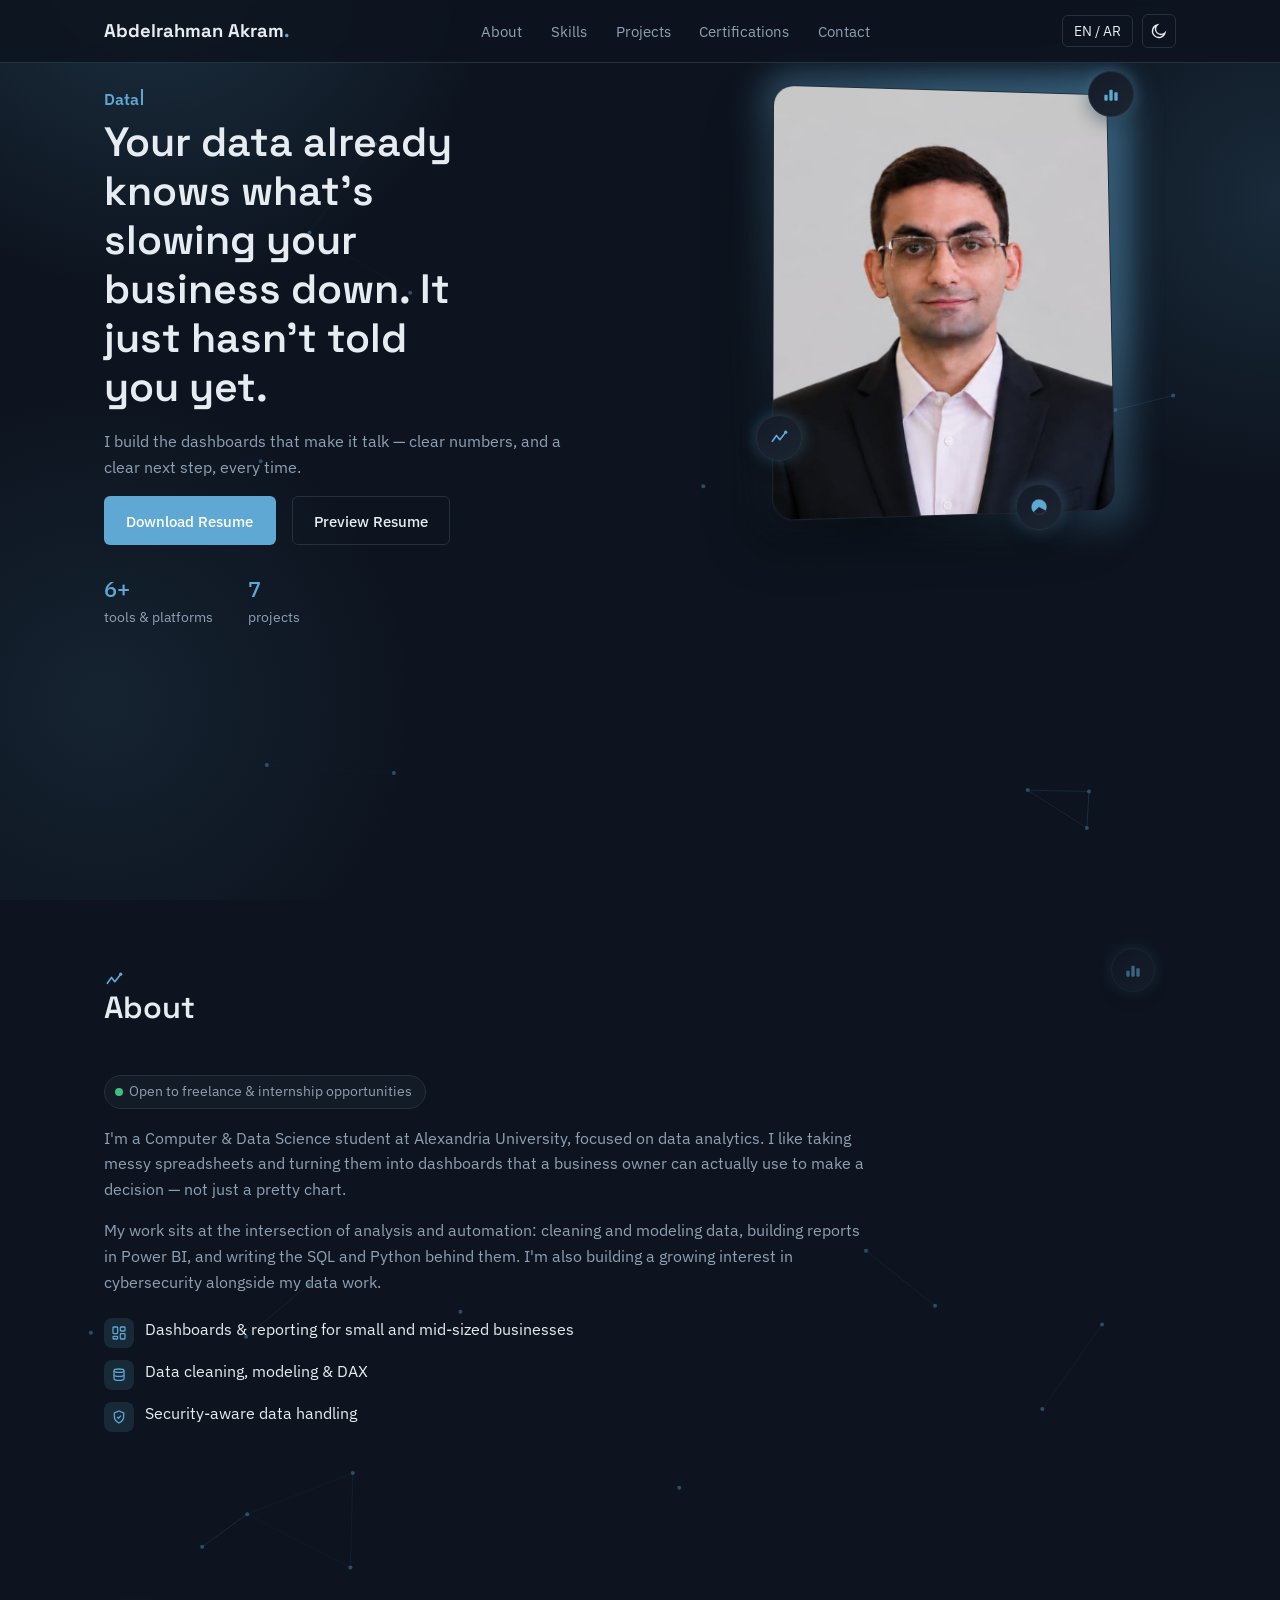
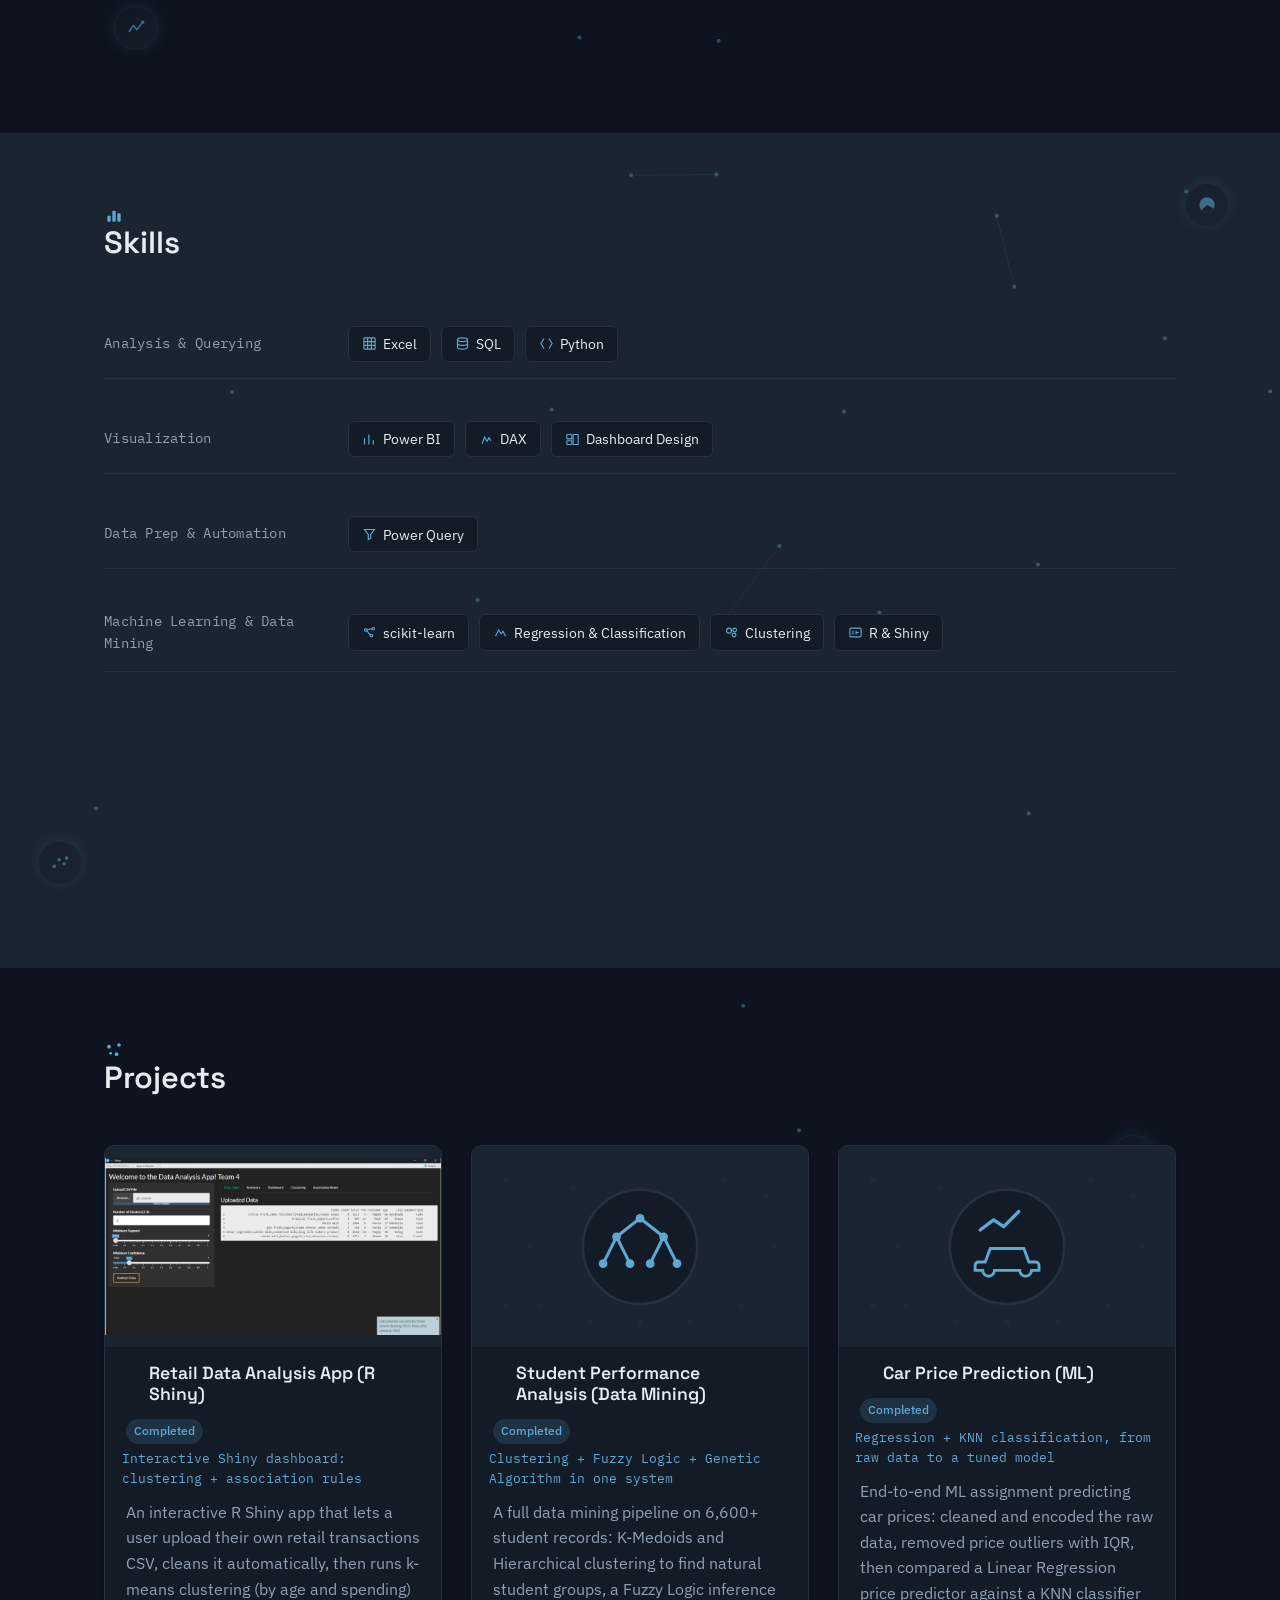
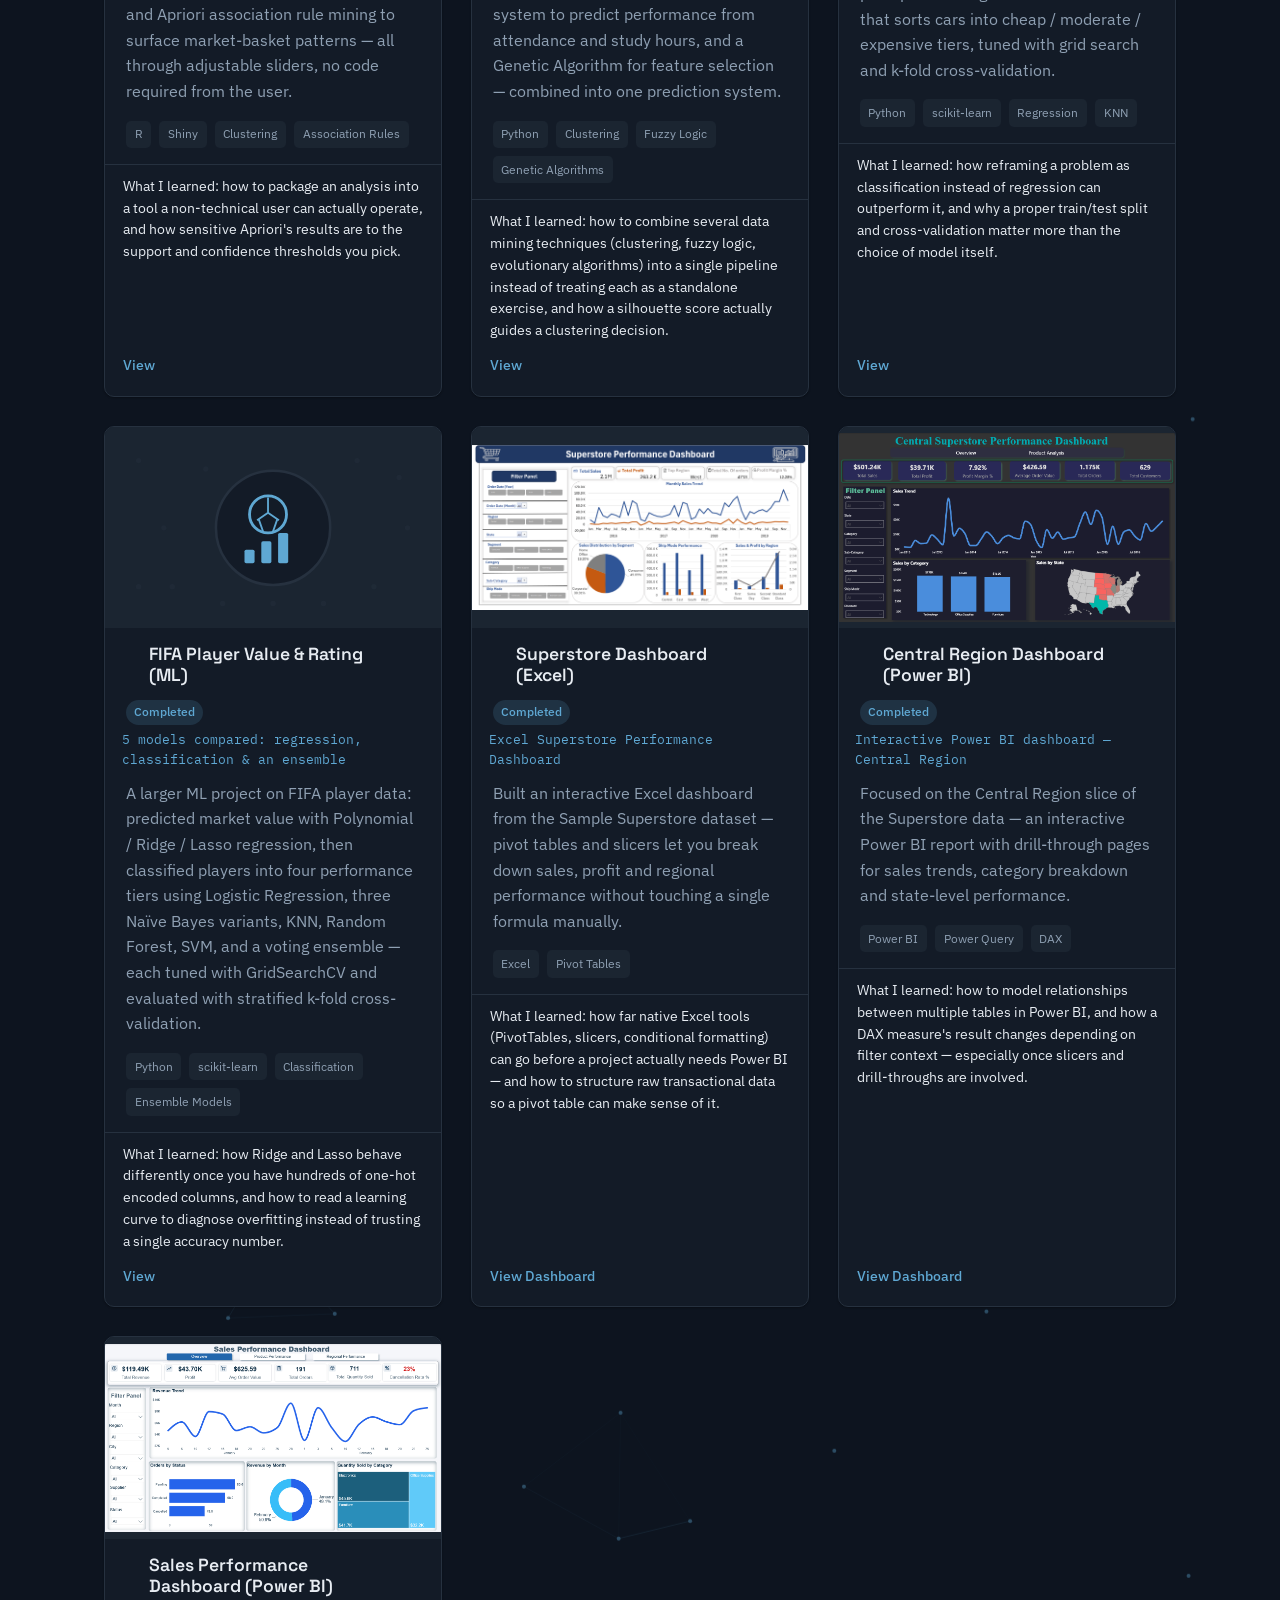
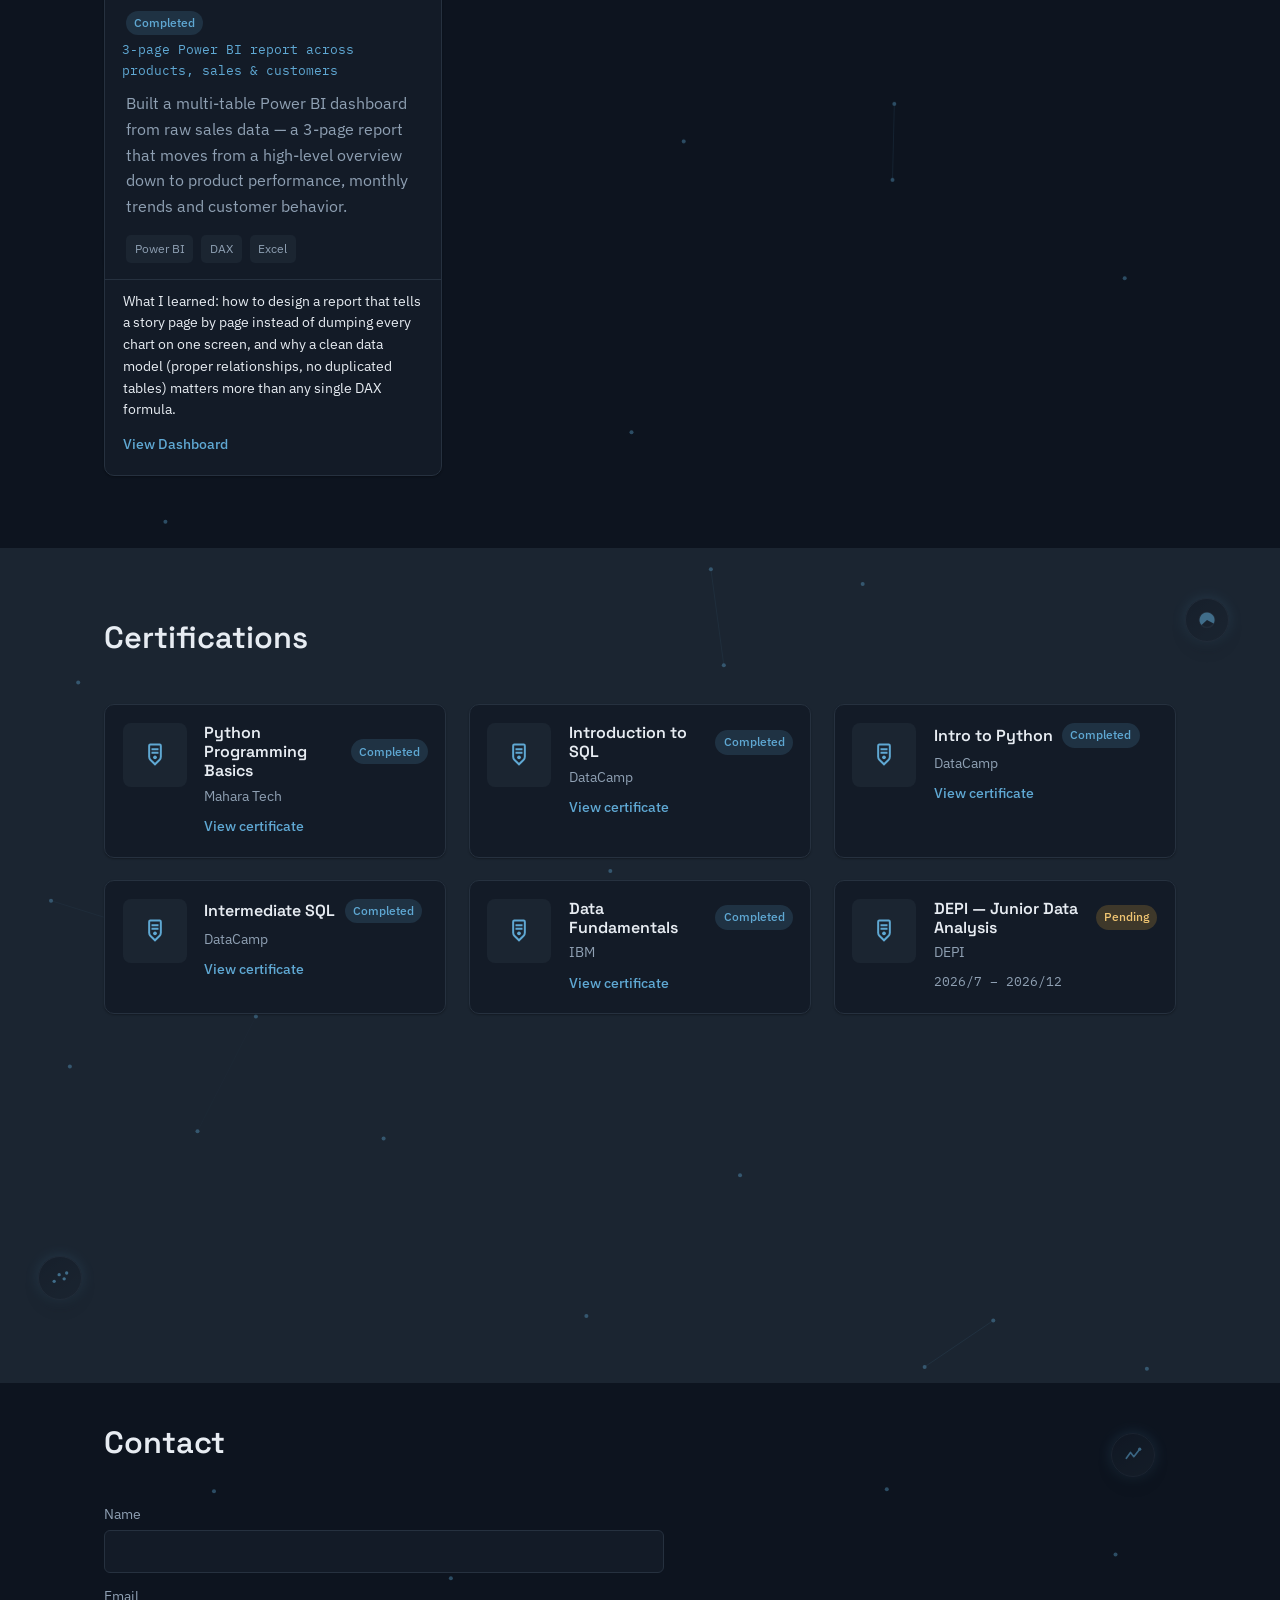
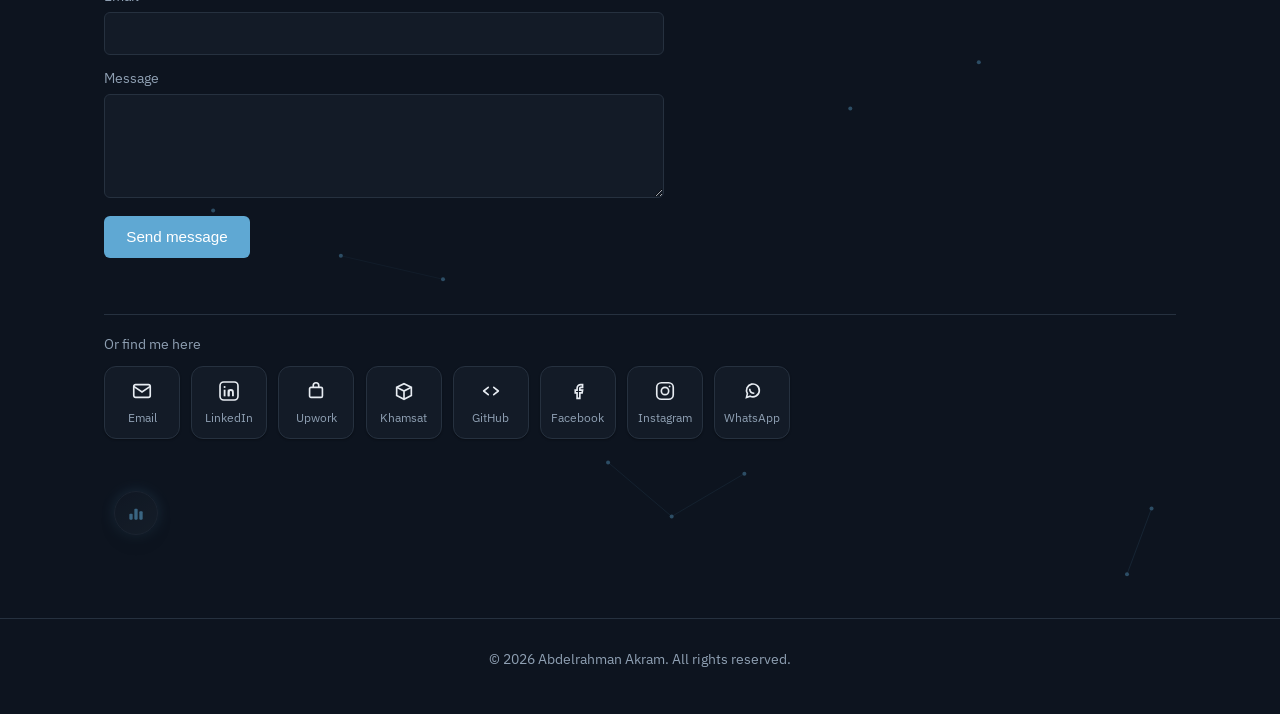
==== commit 1ab34e38: "Add files via upload" ====
--- a/portfolio/index.html
+++ b/portfolio/index.html
@@ -123,6 +123,11 @@
   <!-- ABOUT -->
   <section id="about" class="section">
     <canvas class="data-canvas" aria-hidden="true"></canvas>
+    <div class="section-deco sd-tr" aria-hidden="true"><svg viewBox="0 0 24 24" width="20" height="20"><rect x="4" y="13" width="4" height="7" rx="1" fill="var(--primary)"/><rect x="10" y="7" width="4" height="13" rx="1" fill="var(--accent)"/><rect x="16" y="10" width="4" height="10" rx="1" fill="var(--primary)"/></svg></div>
+    <div class="section-deco sd-bl" aria-hidden="true"><svg viewBox="0 0 24 24" width="20" height="20" fill="none" stroke="var(--primary)" stroke-width="2" stroke-linecap="round" stroke-linejoin="round"><path d="M4 16 9 9l4 5 7-9"/><circle cx="20" cy="5" r="2" fill="var(--accent)" stroke="none"/></svg></div>
+    <div class="section-chart section-chart-1" aria-hidden="true">
+      <svg viewBox="0 0 24 24" width="20" height="20" fill="none" stroke="var(--primary)" stroke-width="2" stroke-linecap="round" stroke-linejoin="round"><path d="M4 16 9 9l4 5 7-9"/><circle cx="20" cy="5" r="2" fill="var(--accent)" stroke="none"/></svg>
+    </div>
     <div class="section-head">
       <h2 data-i18n="about_h2">About</h2>
     </div>
@@ -152,6 +157,11 @@
   <!-- SKILLS -->
   <section id="skills" class="section alt">
     <canvas class="data-canvas" aria-hidden="true"></canvas>
+    <div class="section-deco sd-tr" aria-hidden="true"><svg viewBox="0 0 24 24" width="20" height="20"><circle cx="12" cy="12" r="9" fill="none" stroke="var(--border)" stroke-width="2"/><path d="M12 3a9 9 0 0 1 8 13.2L12 12Z" fill="var(--accent)"/><path d="M12 3a9 9 0 0 0-6.5 15.1L12 12Z" fill="var(--primary)"/></svg></div>
+    <div class="section-deco sd-bl" aria-hidden="true"><svg viewBox="0 0 24 24" width="20" height="20"><circle cx="5" cy="16" r="2" fill="var(--primary)"/><circle cx="11" cy="8" r="2" fill="var(--accent)"/><circle cx="17" cy="13" r="2" fill="var(--primary)"/><circle cx="20" cy="6" r="2" fill="var(--accent)"/></svg></div>
+    <div class="section-chart section-chart-2" aria-hidden="true">
+      <svg viewBox="0 0 24 24" width="20" height="20"><rect x="4" y="13" width="4" height="7" rx="1" fill="var(--primary)"/><rect x="10" y="7" width="4" height="13" rx="1" fill="var(--accent)"/><rect x="16" y="10" width="4" height="10" rx="1" fill="var(--primary)"/></svg>
+    </div>
     <div class="section-head">
       <h2 data-i18n="skills_h2">Skills</h2>
     </div>
@@ -193,6 +203,11 @@
   <!-- PROJECTS -->
   <section id="projects" class="section">
     <canvas class="data-canvas" aria-hidden="true"></canvas>
+    <div class="section-deco sd-tr" aria-hidden="true"><svg viewBox="0 0 24 24" width="20" height="20"><rect x="4" y="13" width="4" height="7" rx="1" fill="var(--primary)"/><rect x="10" y="7" width="4" height="13" rx="1" fill="var(--accent)"/><rect x="16" y="10" width="4" height="10" rx="1" fill="var(--primary)"/></svg></div>
+    <div class="section-deco sd-bl" aria-hidden="true"><svg viewBox="0 0 24 24" width="20" height="20" fill="none" stroke="var(--primary)" stroke-width="2" stroke-linecap="round" stroke-linejoin="round"><path d="M4 16 9 9l4 5 7-9"/><circle cx="20" cy="5" r="2" fill="var(--accent)" stroke="none"/></svg></div>
+    <div class="section-chart section-chart-3" aria-hidden="true">
+      <svg viewBox="0 0 24 24" width="20" height="20"><circle cx="6" cy="8" r="2.2" fill="var(--primary)"/><circle cx="18" cy="6" r="2.2" fill="var(--accent)"/><circle cx="15" cy="17" r="2.2" fill="var(--primary)"/><circle cx="8" cy="16" r="1.6" fill="var(--accent)"/></svg>
+    </div>
     <div class="section-head">
       <h2 data-i18n="projects_h2">Projects</h2>
     </div>
@@ -421,6 +436,8 @@
   <!-- CERTIFICATIONS -->
   <section id="certifications" class="section alt">
     <canvas class="data-canvas" aria-hidden="true"></canvas>
+    <div class="section-deco sd-tr" aria-hidden="true"><svg viewBox="0 0 24 24" width="20" height="20"><circle cx="12" cy="12" r="9" fill="none" stroke="var(--border)" stroke-width="2"/><path d="M12 3a9 9 0 0 1 8 13.2L12 12Z" fill="var(--accent)"/><path d="M12 3a9 9 0 0 0-6.5 15.1L12 12Z" fill="var(--primary)"/></svg></div>
+    <div class="section-deco sd-bl" aria-hidden="true"><svg viewBox="0 0 24 24" width="20" height="20"><circle cx="5" cy="16" r="2" fill="var(--primary)"/><circle cx="11" cy="8" r="2" fill="var(--accent)"/><circle cx="17" cy="13" r="2" fill="var(--primary)"/><circle cx="20" cy="6" r="2" fill="var(--accent)"/></svg></div>
     <div class="section-head">
       <h2 data-i18n="certs_h2">Certifications</h2>
     </div>
@@ -516,6 +533,8 @@
   <!-- CONTACT -->
   <section id="contact" class="section">
     <canvas class="data-canvas" aria-hidden="true"></canvas>
+    <div class="section-deco sd-tr" aria-hidden="true"><svg viewBox="0 0 24 24" width="20" height="20" fill="none" stroke="var(--primary)" stroke-width="2" stroke-linecap="round" stroke-linejoin="round"><path d="M4 16 9 9l4 5 7-9"/><circle cx="20" cy="5" r="2" fill="var(--accent)" stroke="none"/></svg></div>
+    <div class="section-deco sd-bl" aria-hidden="true"><svg viewBox="0 0 24 24" width="20" height="20"><rect x="4" y="13" width="4" height="7" rx="1" fill="var(--primary)"/><rect x="10" y="7" width="4" height="13" rx="1" fill="var(--accent)"/><rect x="16" y="10" width="4" height="10" rx="1" fill="var(--primary)"/></svg></div>
     <div class="section-head">
       <h2 data-i18n="contact_h2">Contact</h2>
     </div>
--- a/portfolio/styles.css
+++ b/portfolio/styles.css
@@ -199,6 +199,7 @@
 .section.alt{max-width:none; padding-inline:0;}
 .section.alt > *{max-width:1120px; margin-inline:auto; padding-inline:1.5em; width:100%;}
 .section.alt > .data-canvas{max-width:none; padding-inline:0; margin-inline:0;}
+.section.alt > .section-deco{max-width:44px; padding-inline:0; margin-inline:0; width:44px;}
 .section > .section-head,
 .section > .about-grid,
 .section > .skills-list,
@@ -206,7 +207,21 @@
 .section > .certs-grid,
 .section > .contact-grid,
 .section > .contact-links-wrap{position:relative; z-index:1;}
+.section-deco{
+  position:absolute; width:44px; height:44px; border-radius:50%; z-index:0;
+  background:linear-gradient(145deg, var(--surface), var(--surface-2));
+  border:1px solid var(--border); opacity:.55;
+  box-shadow:
+    0 8px 16px rgba(0,0,0,.22),
+    0 0 14px color-mix(in srgb, var(--primary) 30%, transparent);
+  display:flex; align-items:center; justify-content:center; color:var(--primary);
+}
+.sd-tr{top:6%; inset-inline-end:4%; animation:decoFloatA 5.4s ease-in-out infinite;}
+.sd-bl{bottom:10%; inset-inline-start:3%; animation:decoFloatB 6s ease-in-out infinite; animation-delay:.6s;}
+@media (prefers-reduced-motion: reduce){ .section-deco{animation:none;} }
+@media (max-width: 780px){ .section-deco{display:none;} }
 .section-head{margin-bottom:2em;}
+
 .section-head h2{font-size:clamp(1.4rem, 2.4vw, 2rem);}
 #contact.section{padding-block:2.6em;}
 #contact .section-head{margin-bottom:1.2em;}
